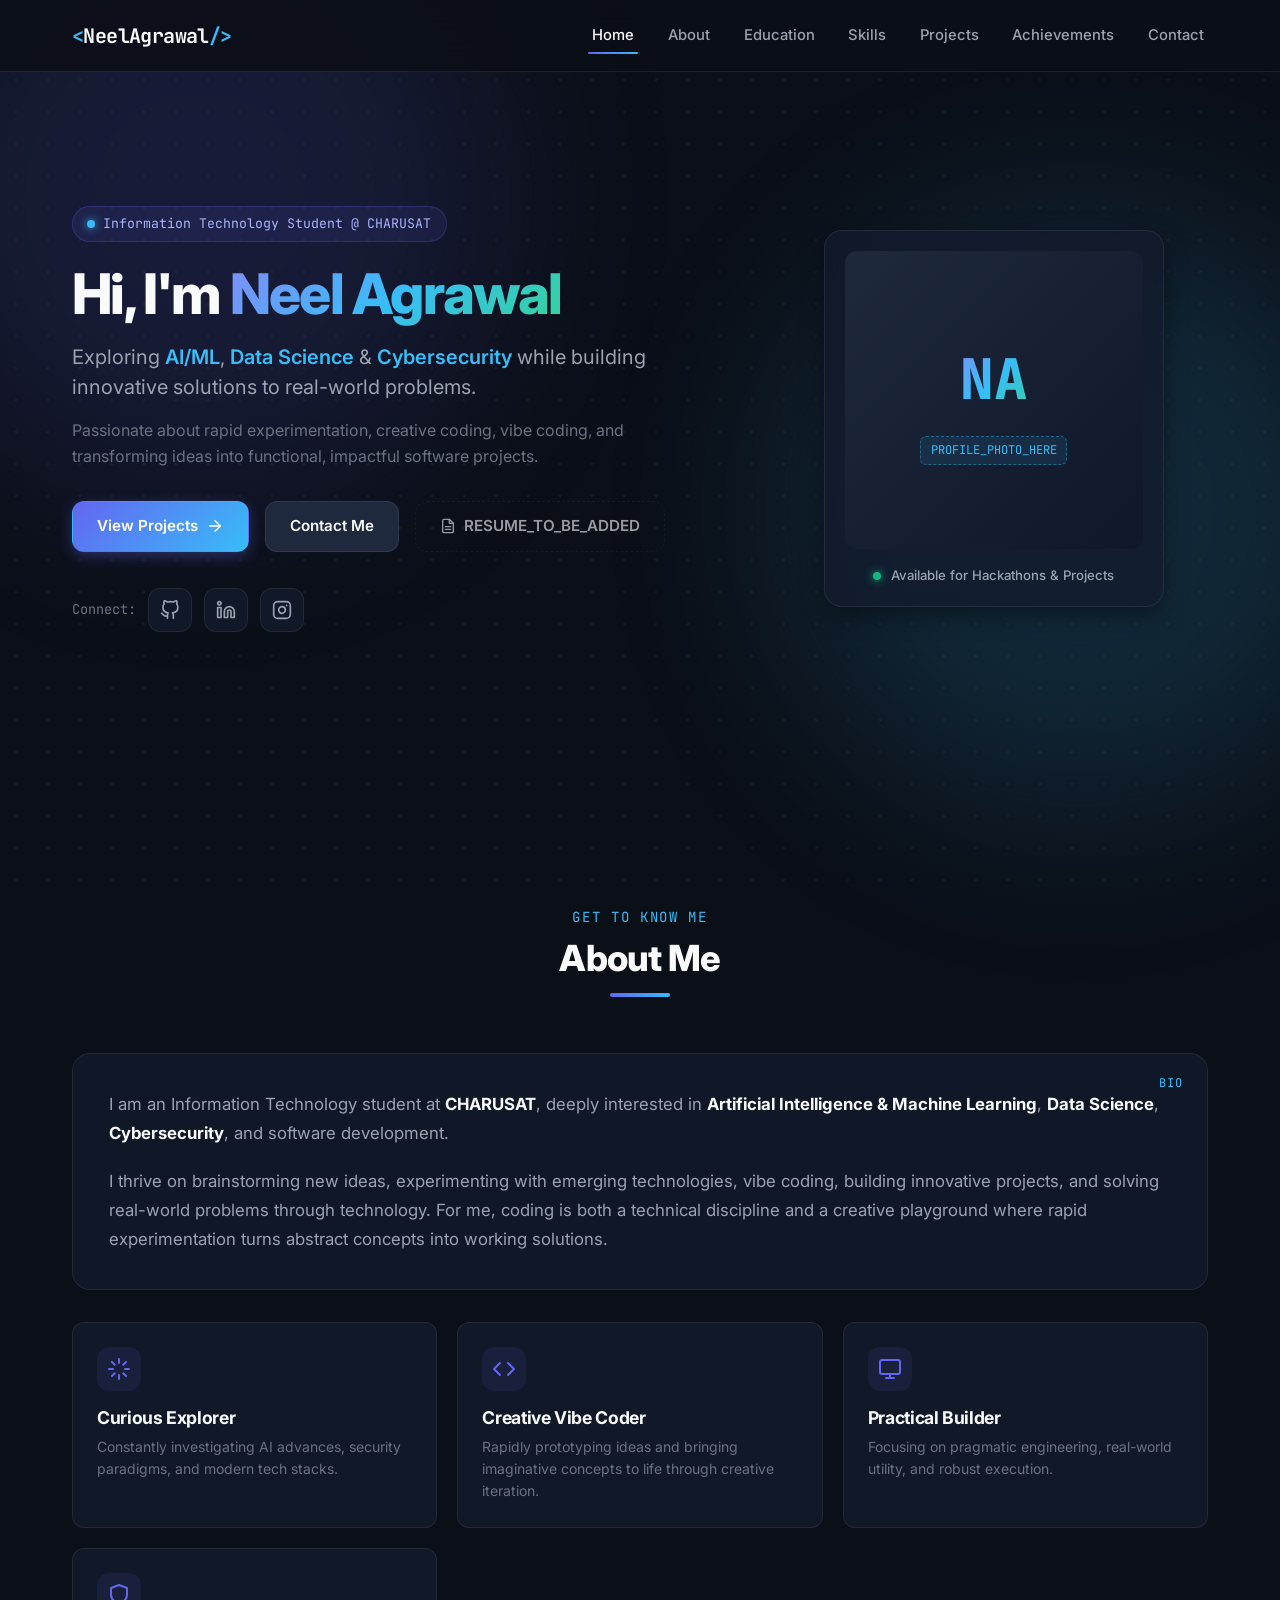
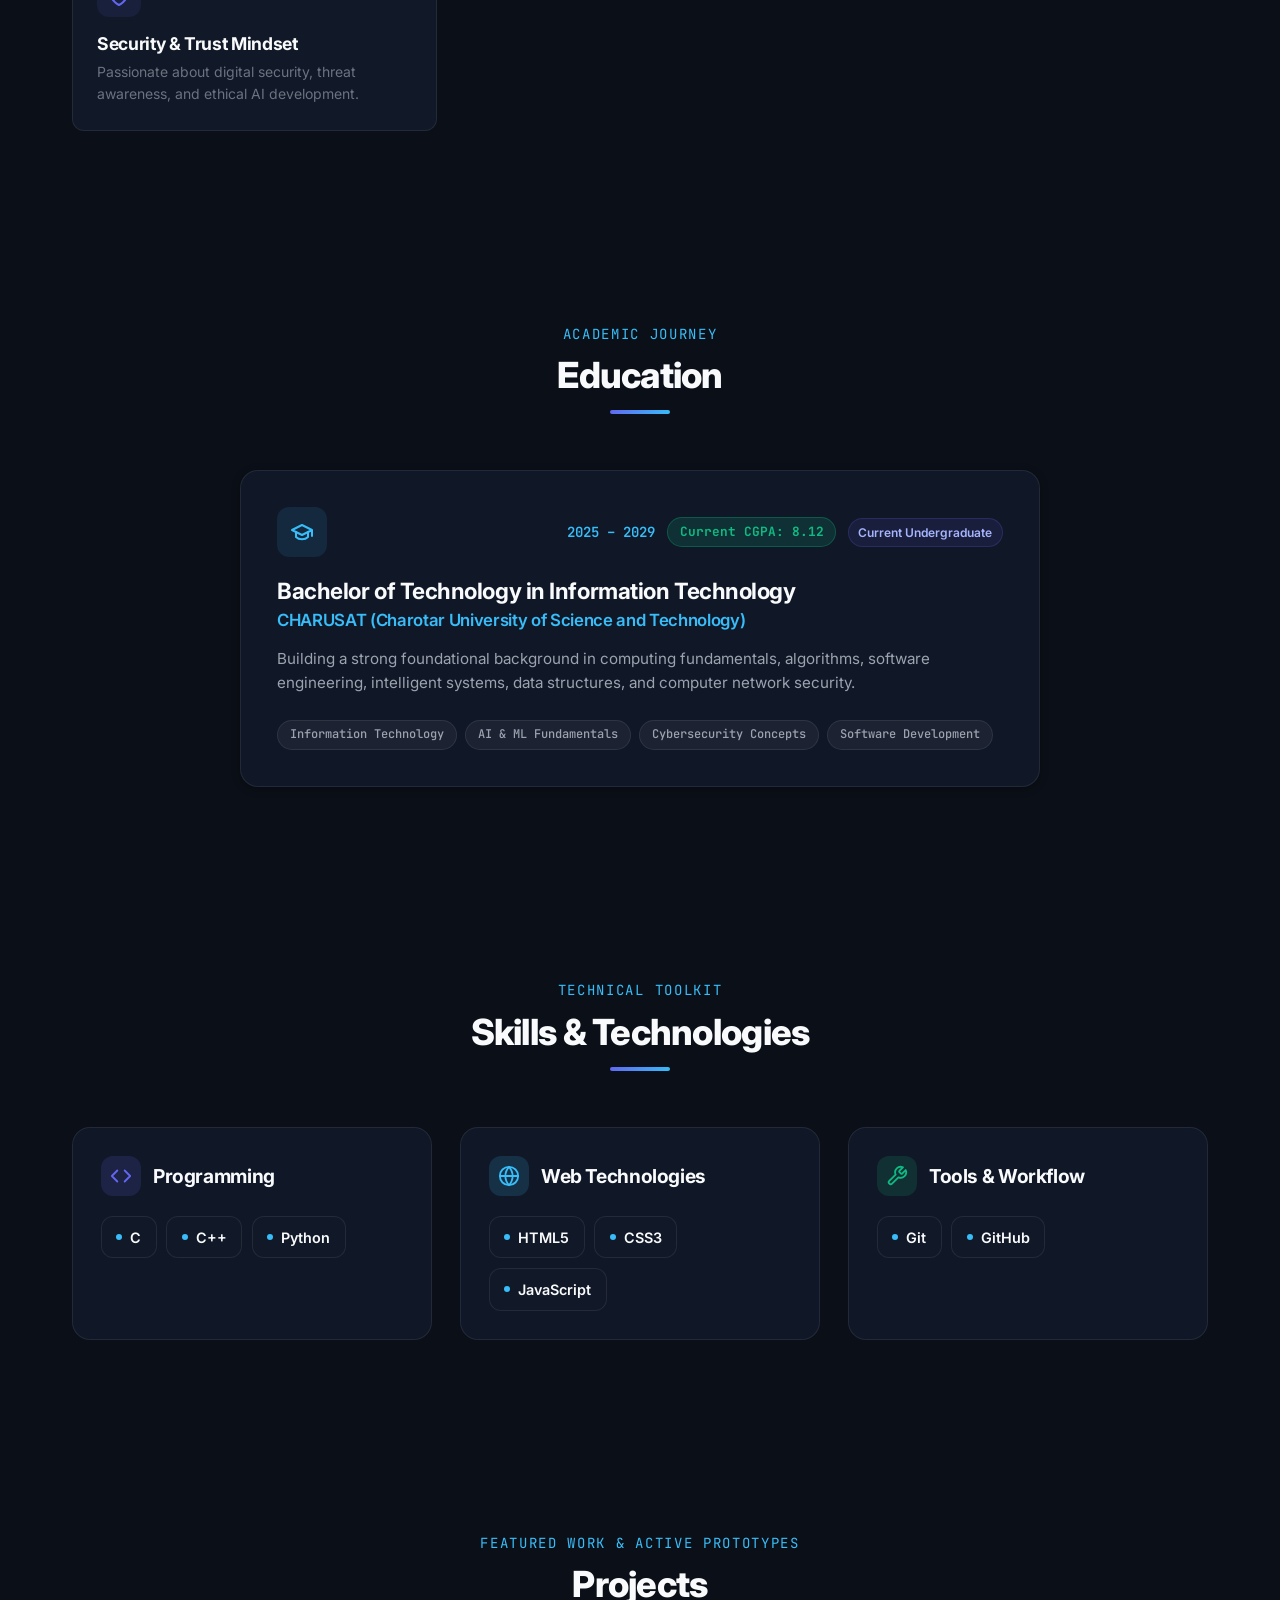
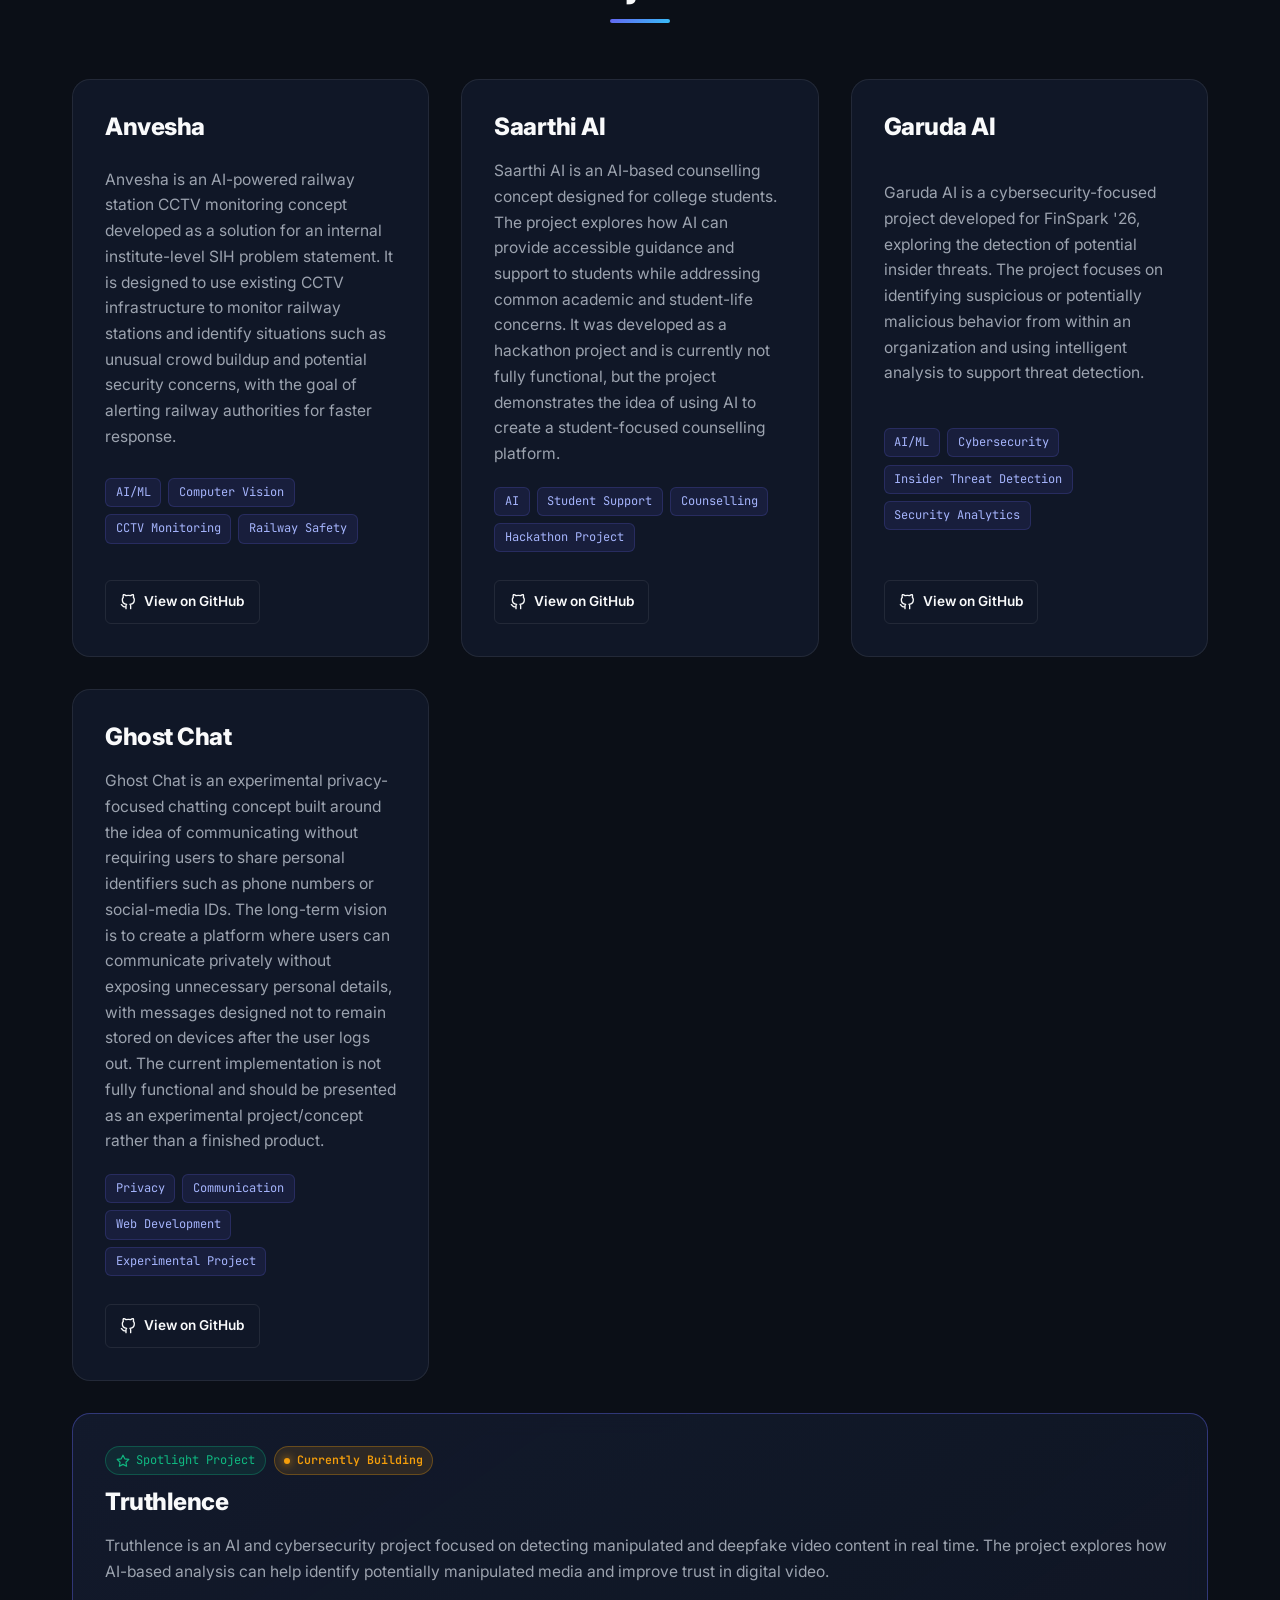
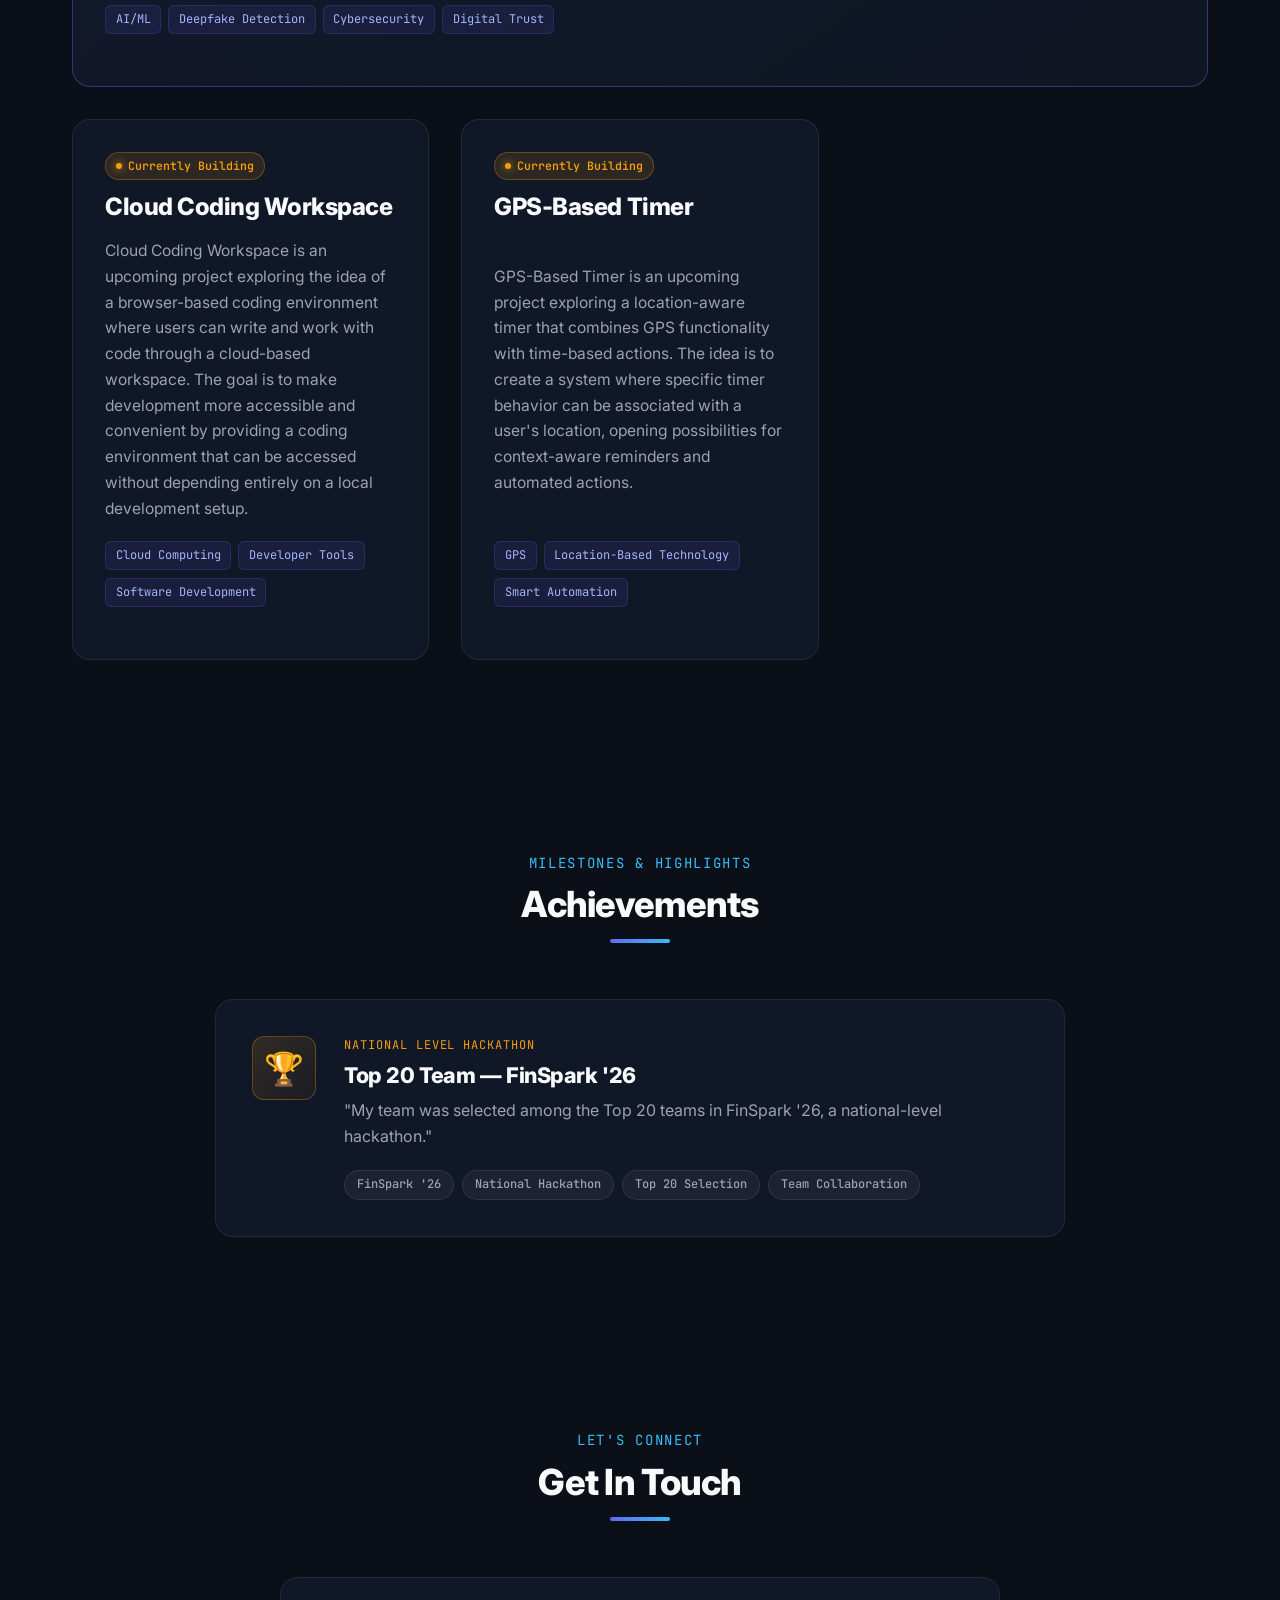
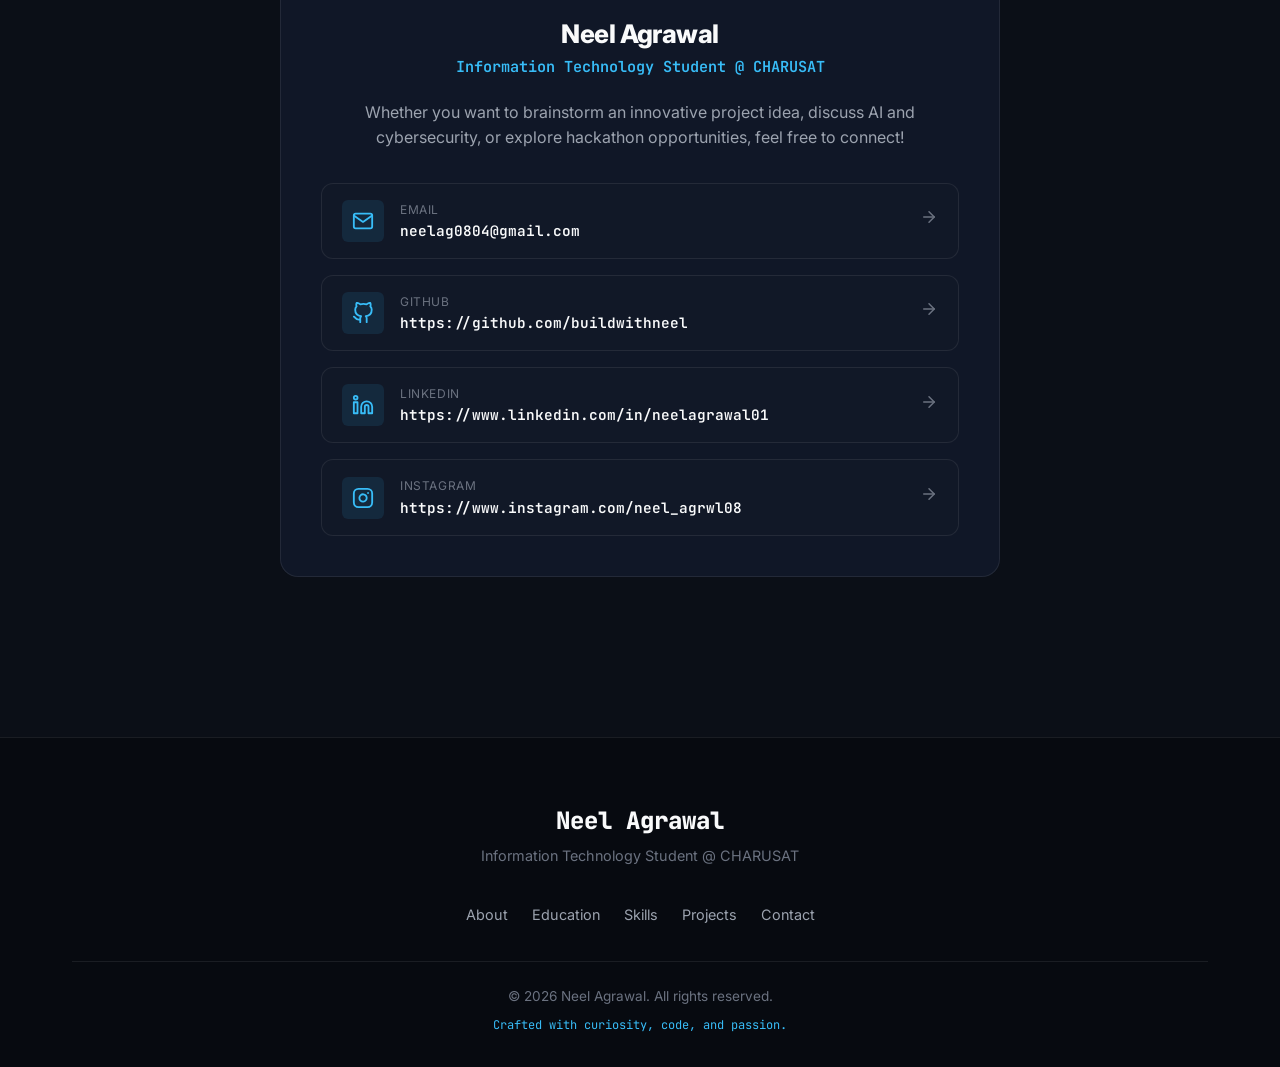
==== index.html @ 4f3194bf "Add files via upload" ====
<!DOCTYPE html>
<html lang="en">
<head>
  <meta charset="UTF-8">
  <meta name="viewport" content="width=device-width, initial-scale=1.0, maximum-scale=5.0">
  <title>Neel Agrawal | Information Technology Student & Developer</title>
  
  <!-- SEO & Open Graph Meta Tags -->
  <meta name="description" content="Personal portfolio of Neel Agrawal, Information Technology Student at CHARUSAT. Exploring AI/ML, Data Science, Cybersecurity, software development, and rapid creative prototyping.">
  <meta name="keywords" content="Neel Agrawal, CHARUSAT, Information Technology, AI, Machine Learning, Cybersecurity, Data Science, Portfolio, Vibe Coding, Developer">
  <meta name="author" content="Neel Agrawal">
  
  <meta property="og:title" content="Neel Agrawal | Information Technology Student & Developer">
  <meta property="og:description" content="Exploring AI, Data Science & Cybersecurity while building innovative solutions to real-world problems.">
  <meta property="og:type" content="website">
  <meta property="og:url" content="https://github.com/buildwithneel">
  
  <!-- Google Fonts: Inter & JetBrains Mono -->
  <link rel="preconnect" href="https://fonts.googleapis.com">
  <link rel="preconnect" href="https://fonts.gstatic.com" crossorigin>
  <link href="https://fonts.googleapis.com/css2?family=Inter:wght@300;400;500;600;700;800&family=JetBrains+Mono:wght@400;500;600&display=swap" rel="stylesheet">
  
  <!-- Stylesheet -->
  <link rel="stylesheet" href="style.css">
</head>
<body>

  <!-- Background Animated Decorative Elements -->
  <div class="bg-glow bg-glow-1" aria-hidden="true"></div>
  <div class="bg-glow bg-glow-2" aria-hidden="true"></div>
  <div class="bg-grid-pattern" aria-hidden="true"></div>

  <!-- Header / Navigation Bar -->
  <header class="navbar" id="navbar">
    <div class="container nav-container">
      <a href="#home" class="nav-brand" aria-label="Neel Agrawal Home">
        <span class="brand-code">&lt;</span>NeelAgrawal<span class="brand-code"> /&gt;</span>
      </a>

      <!-- Desktop Navigation -->
      <nav class="nav-menu" id="nav-menu" aria-label="Main Navigation">
        <ul class="nav-list">
          <li class="nav-item"><a href="#home" class="nav-link active">Home</a></li>
          <li class="nav-item"><a href="#about" class="nav-link">About</a></li>
          <li class="nav-item"><a href="#education" class="nav-link">Education</a></li>
          <li class="nav-item"><a href="#skills" class="nav-link">Skills</a></li>
          <li class="nav-item"><a href="#projects" class="nav-link">Projects</a></li>
          <li class="nav-item"><a href="#achievements" class="nav-link">Achievements</a></li>
          <li class="nav-item"><a href="#contact" class="nav-link">Contact</a></li>
        </ul>
      </nav>

      <!-- Mobile Navigation Hamburger Toggle -->
      <button class="nav-toggle" id="nav-toggle" aria-label="Toggle navigation menu" aria-expanded="false" aria-controls="nav-menu">
        <span class="hamburger-bar"></span>
        <span class="hamburger-bar"></span>
        <span class="hamburger-bar"></span>
      </button>
    </div>
  </header>

  <main id="main-content">
    <!-- Hero Section -->
    <section class="hero-section" id="home">
      <div class="container hero-container">
        <div class="hero-content">
          <div class="hero-badge">
            <span class="badge-dot"></span>
            <span>Information Technology Student @ CHARUSAT</span>
          </div>

          <h1 class="hero-title">
            Hi, I'm <span class="gradient-text">Neel Agrawal</span>
          </h1>

          <p class="hero-subtitle">
            Exploring <strong class="highlight-text">AI/ML</strong>, <strong class="highlight-text">Data Science</strong> &amp; <strong class="highlight-text">Cybersecurity</strong> while building innovative solutions to real-world problems.
          </p>

          <p class="hero-description">
            Passionate about rapid experimentation, creative coding, vibe coding, and transforming ideas into functional, impactful software projects.
          </p>

          <div class="hero-actions">
            <a href="#projects" class="btn btn-primary">
              <span>View Projects</span>
              <svg xmlns="http://www.w3.org/2000/svg" width="18" height="18" viewBox="0 0 24 24" fill="none" stroke="currentColor" stroke-width="2" stroke-linecap="round" stroke-linejoin="round" class="btn-icon"><line x1="5" y1="12" x2="19" y2="12"></line><polyline points="12 5 19 12 12 19"></polyline></svg>
            </a>
            <a href="#contact" class="btn btn-secondary">
              <span>Contact Me</span>
            </a>
            <a href="javascript:void(0)" class="btn btn-outline btn-disabled" title="Resume file to be added" aria-label="Resume (RESUME_TO_BE_ADDED)">
              <svg xmlns="http://www.w3.org/2000/svg" width="16" height="16" viewBox="0 0 24 24" fill="none" stroke="currentColor" stroke-width="2" stroke-linecap="round" stroke-linejoin="round"><path d="M14 2H6a2 2 0 0 0-2 2v16a2 2 0 0 0 2 2h12a2 2 0 0 0 2-2V8z"></path><polyline points="14 2 14 8 20 8"></polyline><line x1="16" y1="13" x2="8" y2="13"></line><line x1="16" y1="17" x2="8" y2="17"></line></svg>
              <span>RESUME_TO_BE_ADDED</span>
            </a>
          </div>

          <div class="hero-socials">
            <span class="socials-label">Connect:</span>
            <!-- GitHub Profile -->
            <a href="https://github.com/buildwithneel" target="_blank" rel="noopener noreferrer" class="social-icon-btn" aria-label="GitHub Profile (Opens in new tab)">
              <svg xmlns="http://www.w3.org/2000/svg" width="20" height="20" viewBox="0 0 24 24" fill="none" stroke="currentColor" stroke-width="2" stroke-linecap="round" stroke-linejoin="round"><path d="M9 19c-5 1.5-5-2.5-7-3m14 6v-3.87a3.37 3.37 0 0 0-.94-2.61c3.14-.35 6.44-1.54 6.44-7A5.44 5.44 0 0 0 20 4.77 5.07 5.07 0 0 0 19.91 1S18.73.65 16 2.48a13.38 13.38 0 0 0-7 0C6.27.65 5.09 1 5.09 1A5.07 5.07 0 0 0 5 4.77a5.44 5.44 0 0 0-1.5 3.78c0 5.42 3.3 6.61 6.44 7A3.37 3.37 0 0 0 9 18.13V22"></path></svg>
            </a>
            <!-- LinkedIn Profile -->
            <a href="https://www.linkedin.com/in/neelagrawal01" target="_blank" rel="noopener noreferrer" class="social-icon-btn" aria-label="LinkedIn Profile (Opens in new tab)">
              <svg xmlns="http://www.w3.org/2000/svg" width="20" height="20" viewBox="0 0 24 24" fill="none" stroke="currentColor" stroke-width="2" stroke-linecap="round" stroke-linejoin="round"><path d="M16 8a6 6 0 0 1 6 6v7h-4v-7a2 2 0 0 0-2-2 2 2 0 0 0-2 2v7h-4v-7a6 6 0 0 1 6-6z"></path><rect x="2" y="9" width="4" height="12"></rect><circle cx="4" cy="4" r="2"></circle></svg>
            </a>
            <!-- Instagram Profile -->
            <a href="https://www.instagram.com/neel_agrwl08" target="_blank" rel="noopener noreferrer" class="social-icon-btn" aria-label="Instagram Profile (Opens in new tab)">
              <svg xmlns="http://www.w3.org/2000/svg" width="20" height="20" viewBox="0 0 24 24" fill="none" stroke="currentColor" stroke-width="2" stroke-linecap="round" stroke-linejoin="round"><rect x="2" y="2" width="20" height="20" rx="5" ry="5"></rect><path d="M16 11.37A4 4 0 1 1 12.63 8 4 4 0 0 1 16 11.37z"></path><line x1="17.5" y1="6.5" x2="17.51" y2="6.5"></line></svg>
            </a>
          </div>
        </div>

        <div class="hero-media">
          <div class="profile-card">
            <div class="profile-image-container">
              <!-- PROFILE_PHOTO_HERE: Place your image file at assets/profile.jpg -->
              <img src="assets/profile.jpg" alt="Neel Agrawal - Information Technology Student" class="profile-image" id="profile-img" loading="lazy" onerror="this.style.display='none'; document.getElementById('profile-avatar-fallback').style.display='flex';">
              
              <!-- Automatic Visual Fallback Avatar Frame if profile.jpg is not yet provided -->
              <div class="profile-avatar-fallback" id="profile-avatar-fallback" aria-hidden="true">
                <div class="avatar-initials">NA</div>
                <span class="avatar-tag">PROFILE_PHOTO_HERE</span>
              </div>
            </div>
            
            <div class="profile-card-badge">
              <span class="badge-status-dot"></span>
              <span>Available for Hackathons &amp; Projects</span>
            </div>
          </div>
        </div>
      </div>
    </section>

    <!-- About Me Section -->
    <section class="section about-section" id="about">
      <div class="container">
        <div class="section-header">
          <span class="section-subtitle">Get to know me</span>
          <h2 class="section-title">About Me</h2>
          <div class="section-divider"></div>
        </div>

        <div class="about-grid">
          <div class="about-card main-about-card">
            <div class="card-corner-tag">Bio</div>
            <p class="about-text">
              I am an Information Technology student at <strong>CHARUSAT</strong>, deeply interested in <strong>Artificial Intelligence &amp; Machine Learning</strong>, <strong>Data Science</strong>, <strong>Cybersecurity</strong>, and software development.
            </p>
            <p class="about-text">
              I thrive on brainstorming new ideas, experimenting with emerging technologies, vibe coding, building innovative projects, and solving real-world problems through technology. For me, coding is both a technical discipline and a creative playground where rapid experimentation turns abstract concepts into working solutions.
            </p>
          </div>

          <div class="about-attributes-grid">
            <div class="attribute-card">
              <div class="attribute-icon">
                <svg xmlns="http://www.w3.org/2000/svg" width="24" height="24" viewBox="0 0 24 24" fill="none" stroke="currentColor" stroke-width="2" stroke-linecap="round" stroke-linejoin="round"><path d="M12 2v4M12 18v4M4.93 4.93l2.83 2.83M16.24 16.24l2.83 2.83M2 12h4M18 12h4M4.93 19.07l2.83-2.83M16.24 7.76l2.83-2.83"></path></svg>
              </div>
              <h3 class="attribute-title">Curious Explorer</h3>
              <p class="attribute-desc">Constantly investigating AI advances, security paradigms, and modern tech stacks.</p>
            </div>

            <div class="attribute-card">
              <div class="attribute-icon">
                <svg xmlns="http://www.w3.org/2000/svg" width="24" height="24" viewBox="0 0 24 24" fill="none" stroke="currentColor" stroke-width="2" stroke-linecap="round" stroke-linejoin="round"><polyline points="16 18 22 12 16 6"></polyline><polyline points="8 6 2 12 8 18"></polyline></svg>
              </div>
              <h3 class="attribute-title">Creative Vibe Coder</h3>
              <p class="attribute-desc">Rapidly prototyping ideas and bringing imaginative concepts to life through creative iteration.</p>
            </div>

            <div class="attribute-card">
              <div class="attribute-icon">
                <svg xmlns="http://www.w3.org/2000/svg" width="24" height="24" viewBox="0 0 24 24" fill="none" stroke="currentColor" stroke-width="2" stroke-linecap="round" stroke-linejoin="round"><rect x="2" y="3" width="20" height="14" rx="2" ry="2"></rect><line x1="8" y1="21" x2="16" y2="21"></line><line x1="12" y1="17" x2="12" y2="21"></line></svg>
              </div>
              <h3 class="attribute-title">Practical Builder</h3>
              <p class="attribute-desc">Focusing on pragmatic engineering, real-world utility, and robust execution.</p>
            </div>

            <div class="attribute-card">
              <div class="attribute-icon">
                <svg xmlns="http://www.w3.org/2000/svg" width="24" height="24" viewBox="0 0 24 24" fill="none" stroke="currentColor" stroke-width="2" stroke-linecap="round" stroke-linejoin="round"><path d="M12 22s8-4 8-10V5l-8-3-8 3v7c0 6 8 10 8 10z"></path></svg>
              </div>
              <h3 class="attribute-title">Security &amp; Trust Mindset</h3>
              <p class="attribute-desc">Passionate about digital security, threat awareness, and ethical AI development.</p>
            </div>
          </div>
        </div>
      </div>
    </section>

    <!-- Education Section -->
    <section class="section education-section" id="education">
      <div class="container">
        <div class="section-header">
          <span class="section-subtitle">Academic Journey</span>
          <h2 class="section-title">Education</h2>
          <div class="section-divider"></div>
        </div>

        <div class="education-timeline">
          <div class="education-card">
            <div class="edu-header">
              <div class="edu-icon">
                <svg xmlns="http://www.w3.org/2000/svg" width="24" height="24" viewBox="0 0 24 24" fill="none" stroke="currentColor" stroke-width="2" stroke-linecap="round" stroke-linejoin="round"><path d="M22 10v6M2 10l10-5 10 5-10 5z"></path><path d="M6 12v5c3 3 9 3 12 0v-5"></path></svg>
              </div>
              <div class="edu-meta">
                <span class="edu-duration">2025 – 2029</span>
                <span class="edu-cgpa-badge">Current CGPA: 8.12</span>
                <span class="edu-badge">Current Undergraduate</span>
              </div>
            </div>

            <h3 class="edu-degree">Bachelor of Technology in Information Technology</h3>
            <h4 class="edu-institution">CHARUSAT (Charotar University of Science and Technology)</h4>
            
            <p class="edu-description">
              Building a strong foundational background in computing fundamentals, algorithms, software engineering, intelligent systems, data structures, and computer network security.
            </p>

            <div class="edu-highlights">
              <span class="tag">Information Technology</span>
              <span class="tag">AI &amp; ML Fundamentals</span>
              <span class="tag">Cybersecurity Concepts</span>
              <span class="tag">Software Development</span>
            </div>
          </div>
        </div>
      </div>
    </section>

    <!-- Skills Section -->
    <section class="section skills-section" id="skills">
      <div class="container">
        <div class="section-header">
          <span class="section-subtitle">Technical Toolkit</span>
          <h2 class="section-title">Skills &amp; Technologies</h2>
          <div class="section-divider"></div>
        </div>

        <div class="skills-grid">
          <!-- Category 1: Programming -->
          <div class="skill-category-card">
            <div class="skill-category-header">
              <div class="skill-cat-icon icon-code">
                <svg xmlns="http://www.w3.org/2000/svg" width="22" height="22" viewBox="0 0 24 24" fill="none" stroke="currentColor" stroke-width="2" stroke-linecap="round" stroke-linejoin="round"><polyline points="16 18 22 12 16 6"></polyline><polyline points="8 6 2 12 8 18"></polyline></svg>
              </div>
              <h3 class="skill-category-title">Programming</h3>
            </div>
            <div class="skills-pill-list">
              <div class="skill-pill">
                <span class="pill-dot"></span>
                <span class="pill-name">C</span>
              </div>
              <div class="skill-pill">
                <span class="pill-dot"></span>
                <span class="pill-name">C++</span>
              </div>
              <div class="skill-pill">
                <span class="pill-dot"></span>
                <span class="pill-name">Python</span>
              </div>
            </div>
          </div>

          <!-- Category 2: Web Technologies -->
          <div class="skill-category-card">
            <div class="skill-category-header">
              <div class="skill-cat-icon icon-web">
                <svg xmlns="http://www.w3.org/2000/svg" width="22" height="22" viewBox="0 0 24 24" fill="none" stroke="currentColor" stroke-width="2" stroke-linecap="round" stroke-linejoin="round"><circle cx="12" cy="12" r="10"></circle><line x1="2" y1="12" x2="22" y2="12"></line><path d="M12 2a15.3 15.3 0 0 1 4 10 15.3 15.3 0 0 1-4 10 15.3 15.3 0 0 1-4-10 15.3 15.3 0 0 1 4-10z"></path></svg>
              </div>
              <h3 class="skill-category-title">Web Technologies</h3>
            </div>
            <div class="skills-pill-list">
              <div class="skill-pill">
                <span class="pill-dot"></span>
                <span class="pill-name">HTML5</span>
              </div>
              <div class="skill-pill">
                <span class="pill-dot"></span>
                <span class="pill-name">CSS3</span>
              </div>
              <div class="skill-pill">
                <span class="pill-dot"></span>
                <span class="pill-name">JavaScript</span>
              </div>
            </div>
          </div>

          <!-- Category 3: Tools & Platforms -->
          <div class="skill-category-card">
            <div class="skill-category-header">
              <div class="skill-cat-icon icon-tools">
                <svg xmlns="http://www.w3.org/2000/svg" width="22" height="22" viewBox="0 0 24 24" fill="none" stroke="currentColor" stroke-width="2" stroke-linecap="round" stroke-linejoin="round"><path d="M14.7 6.3a1 1 0 0 0 0 1.4l1.6 1.6a1 1 0 0 0 1.4 0l3.77-3.77a6 6 0 0 1-7.94 7.94l-6.91 6.91a2.12 2.12 0 0 1-3-3l6.91-6.91a6 6 0 0 1 7.94-7.94l-3.76 3.76z"></path></svg>
              </div>
              <h3 class="skill-category-title">Tools &amp; Workflow</h3>
            </div>
            <div class="skills-pill-list">
              <div class="skill-pill">
                <span class="pill-dot"></span>
                <span class="pill-name">Git</span>
              </div>
              <div class="skill-pill">
                <span class="pill-dot"></span>
                <span class="pill-name">GitHub</span>
              </div>
            </div>
          </div>
        </div>
      </div>
    </section>

    <!-- Projects Section -->
    <section class="section projects-section" id="projects">
      <div class="container">
        <div class="section-header">
          <span class="section-subtitle">Featured Work &amp; Active Prototypes</span>
          <h2 class="section-title">Projects</h2>
          <div class="section-divider"></div>
        </div>

        <div class="projects-grid">

          <!-- 1. ANVESHA (Existing Project) -->
          <article class="project-card">
            <div class="project-header">
              <h3 class="project-title">Anvesha</h3>
            </div>

            <p class="project-description">
              Anvesha is an AI-powered railway station CCTV monitoring concept developed as a solution for an internal institute-level SIH problem statement. It is designed to use existing CCTV infrastructure to monitor railway stations and identify situations such as unusual crowd buildup and potential security concerns, with the goal of alerting railway authorities for faster response.
            </p>

            <div class="project-tech-stack">
              <span class="tech-tag">AI/ML</span>
              <span class="tech-tag">Computer Vision</span>
              <span class="tech-tag">CCTV Monitoring</span>
              <span class="tech-tag">Railway Safety</span>
            </div>

            <div class="project-actions">
              <a href="https://github.com/buildwithneel/ANVESHA" target="_blank" rel="noopener noreferrer" class="btn btn-sm btn-outline" aria-label="View Anvesha on GitHub (Opens in new tab)">
                <svg xmlns="http://www.w3.org/2000/svg" width="16" height="16" viewBox="0 0 24 24" fill="none" stroke="currentColor" stroke-width="2" stroke-linecap="round" stroke-linejoin="round"><path d="M9 19c-5 1.5-5-2.5-7-3m14 6v-3.87a3.37 3.37 0 0 0-.94-2.61c3.14-.35 6.44-1.54 6.44-7A5.44 5.44 0 0 0 20 4.77 5.07 5.07 0 0 0 19.91 1S18.73.65 16 2.48a13.38 13.38 0 0 0-7 0C6.27.65 5.09 1 5.09 1A5.07 5.07 0 0 0 5 4.77a5.44 5.44 0 0 0-1.5 3.78c0 5.42 3.3 6.61 6.44 7A3.37 3.37 0 0 0 9 18.13V22"></path></svg>
                <span>View on GitHub</span>
              </a>
            </div>
          </article>

          <!-- 2. SAARTHI AI (Existing Project) -->
          <article class="project-card">
            <div class="project-header">
              <h3 class="project-title">Saarthi AI</h3>
            </div>

            <p class="project-description">
              Saarthi AI is an AI-based counselling concept designed for college students. The project explores how AI can provide accessible guidance and support to students while addressing common academic and student-life concerns. It was developed as a hackathon project and is currently not fully functional, but the project demonstrates the idea of using AI to create a student-focused counselling platform.
            </p>

            <div class="project-tech-stack">
              <span class="tech-tag">AI</span>
              <span class="tech-tag">Student Support</span>
              <span class="tech-tag">Counselling</span>
              <span class="tech-tag">Hackathon Project</span>
            </div>

            <div class="project-actions">
              <a href="https://github.com/buildwithneel/saarthiai" target="_blank" rel="noopener noreferrer" class="btn btn-sm btn-outline" aria-label="View Saarthi AI on GitHub (Opens in new tab)">
                <svg xmlns="http://www.w3.org/2000/svg" width="16" height="16" viewBox="0 0 24 24" fill="none" stroke="currentColor" stroke-width="2" stroke-linecap="round" stroke-linejoin="round"><path d="M9 19c-5 1.5-5-2.5-7-3m14 6v-3.87a3.37 3.37 0 0 0-.94-2.61c3.14-.35 6.44-1.54 6.44-7A5.44 5.44 0 0 0 20 4.77 5.07 5.07 0 0 0 19.91 1S18.73.65 16 2.48a13.38 13.38 0 0 0-7 0C6.27.65 5.09 1 5.09 1A5.07 5.07 0 0 0 5 4.77a5.44 5.44 0 0 0-1.5 3.78c0 5.42 3.3 6.61 6.44 7A3.37 3.37 0 0 0 9 18.13V22"></path></svg>
                <span>View on GitHub</span>
              </a>
            </div>
          </article>

          <!-- 3. GARUDA AI (Existing Project) -->
          <article class="project-card">
            <div class="project-header">
              <h3 class="project-title">Garuda AI</h3>
            </div>

            <p class="project-description">
              Garuda AI is a cybersecurity-focused project developed for FinSpark '26, exploring the detection of potential insider threats. The project focuses on identifying suspicious or potentially malicious behavior from within an organization and using intelligent analysis to support threat detection.
            </p>

            <div class="project-tech-stack">
              <span class="tech-tag">AI/ML</span>
              <span class="tech-tag">Cybersecurity</span>
              <span class="tech-tag">Insider Threat Detection</span>
              <span class="tech-tag">Security Analytics</span>
            </div>

            <div class="project-actions">
              <a href="https://github.com/buildwithneel/Insider-threat-detection" target="_blank" rel="noopener noreferrer" class="btn btn-sm btn-outline" aria-label="View Garuda AI on GitHub (Opens in new tab)">
                <svg xmlns="http://www.w3.org/2000/svg" width="16" height="16" viewBox="0 0 24 24" fill="none" stroke="currentColor" stroke-width="2" stroke-linecap="round" stroke-linejoin="round"><path d="M9 19c-5 1.5-5-2.5-7-3m14 6v-3.87a3.37 3.37 0 0 0-.94-2.61c3.14-.35 6.44-1.54 6.44-7A5.44 5.44 0 0 0 20 4.77 5.07 5.07 0 0 0 19.91 1S18.73.65 16 2.48a13.38 13.38 0 0 0-7 0C6.27.65 5.09 1 5.09 1A5.07 5.07 0 0 0 5 4.77a5.44 5.44 0 0 0-1.5 3.78c0 5.42 3.3 6.61 6.44 7A3.37 3.37 0 0 0 9 18.13V22"></path></svg>
                <span>View on GitHub</span>
              </a>
            </div>
          </article>

          <!-- 4. GHOST CHAT (Existing Project) -->
          <article class="project-card">
            <div class="project-header">
              <h3 class="project-title">Ghost Chat</h3>
            </div>

            <p class="project-description">
              Ghost Chat is an experimental privacy-focused chatting concept built around the idea of communicating without requiring users to share personal identifiers such as phone numbers or social-media IDs. The long-term vision is to create a platform where users can communicate privately without exposing unnecessary personal details, with messages designed not to remain stored on devices after the user logs out. The current implementation is not fully functional and should be presented as an experimental project/concept rather than a finished product.
            </p>

            <div class="project-tech-stack">
              <span class="tech-tag">Privacy</span>
              <span class="tech-tag">Communication</span>
              <span class="tech-tag">Web Development</span>
              <span class="tech-tag">Experimental Project</span>
            </div>

            <div class="project-actions">
              <a href="https://github.com/buildwithneel/Ghostchat" target="_blank" rel="noopener noreferrer" class="btn btn-sm btn-outline" aria-label="View Ghost Chat on GitHub (Opens in new tab)">
                <svg xmlns="http://www.w3.org/2000/svg" width="16" height="16" viewBox="0 0 24 24" fill="none" stroke="currentColor" stroke-width="2" stroke-linecap="round" stroke-linejoin="round"><path d="M9 19c-5 1.5-5-2.5-7-3m14 6v-3.87a3.37 3.37 0 0 0-.94-2.61c3.14-.35 6.44-1.54 6.44-7A5.44 5.44 0 0 0 20 4.77 5.07 5.07 0 0 0 19.91 1S18.73.65 16 2.48a13.38 13.38 0 0 0-7 0C6.27.65 5.09 1 5.09 1A5.07 5.07 0 0 0 5 4.77a5.44 5.44 0 0 0-1.5 3.78c0 5.42 3.3 6.61 6.44 7A3.37 3.37 0 0 0 9 18.13V22"></path></svg>
                <span>View on GitHub</span>
              </a>
            </div>
          </article>

          <!-- 5. TRUTHLENCE (Currently Building Spotlight) -->
          <article class="project-card featured-project">
            <div class="project-header">
              <div class="project-tags-row">
                <div class="project-spotlight-tag">
                  <svg xmlns="http://www.w3.org/2000/svg" width="14" height="14" viewBox="0 0 24 24" fill="none" stroke="currentColor" stroke-width="2" stroke-linecap="round" stroke-linejoin="round"><polygon points="12 2 15.09 8.26 22 9.27 17 14.14 18.18 21.02 12 17.77 5.82 21.02 7 14.14 2 9.27 8.91 8.26 12 2"></polygon></svg>
                  <span>Spotlight Project</span>
                </div>
                <div class="building-badge">
                  <span class="building-dot"></span>
                  <span>Currently Building</span>
                </div>
              </div>
              <h3 class="project-title">Truthlence</h3>
            </div>

            <p class="project-description">
              Truthlence is an AI and cybersecurity project focused on detecting manipulated and deepfake video content in real time. The project explores how AI-based analysis can help identify potentially manipulated media and improve trust in digital video.
            </p>

            <div class="project-tech-stack">
              <span class="tech-tag">AI/ML</span>
              <span class="tech-tag">Deepfake Detection</span>
              <span class="tech-tag">Cybersecurity</span>
              <span class="tech-tag">Digital Trust</span>
            </div>
          </article>

          <!-- 6. CLOUD CODING WORKSPACE (Currently Building) -->
          <article class="project-card">
            <div class="project-header">
              <div class="project-tags-row">
                <div class="building-badge">
                  <span class="building-dot"></span>
                  <span>Currently Building</span>
                </div>
              </div>
              <h3 class="project-title">Cloud Coding Workspace</h3>
            </div>

            <p class="project-description">
              Cloud Coding Workspace is an upcoming project exploring the idea of a browser-based coding environment where users can write and work with code through a cloud-based workspace. The goal is to make development more accessible and convenient by providing a coding environment that can be accessed without depending entirely on a local development setup.
            </p>

            <div class="project-tech-stack">
              <span class="tech-tag">Cloud Computing</span>
              <span class="tech-tag">Developer Tools</span>
              <span class="tech-tag">Software Development</span>
            </div>
          </article>

          <!-- 7. GPS-BASED TIMER (Currently Building) -->
          <article class="project-card">
            <div class="project-header">
              <div class="project-tags-row">
                <div class="building-badge">
                  <span class="building-dot"></span>
                  <span>Currently Building</span>
                </div>
              </div>
              <h3 class="project-title">GPS-Based Timer</h3>
            </div>

            <p class="project-description">
              GPS-Based Timer is an upcoming project exploring a location-aware timer that combines GPS functionality with time-based actions. The idea is to create a system where specific timer behavior can be associated with a user's location, opening possibilities for context-aware reminders and automated actions.
            </p>

            <div class="project-tech-stack">
              <span class="tech-tag">GPS</span>
              <span class="tech-tag">Location-Based Technology</span>
              <span class="tech-tag">Smart Automation</span>
            </div>
          </article>

        </div>
      </div>
    </section>

    <!-- Achievements Section -->
    <section class="section achievements-section" id="achievements">
      <div class="container">
        <div class="section-header">
          <span class="section-subtitle">Milestones &amp; Highlights</span>
          <h2 class="section-title">Achievements</h2>
          <div class="section-divider"></div>
        </div>

        <div class="achievements-container">
          <div class="achievement-card">
            <div class="achievement-icon-wrapper">
              <span class="trophy-emoji" role="img" aria-label="Trophy">🏆</span>
            </div>

            <div class="achievement-content">
              <div class="achievement-badge-meta">National Level Hackathon</div>
              <h3 class="achievement-title">Top 20 Team — FinSpark '26</h3>
              <p class="achievement-description">
                "My team was selected among the Top 20 teams in FinSpark '26, a national-level hackathon."
              </p>
              <div class="achievement-tags">
                <span class="tag">FinSpark '26</span>
                <span class="tag">National Hackathon</span>
                <span class="tag">Top 20 Selection</span>
                <span class="tag">Team Collaboration</span>
              </div>
            </div>
          </div>
        </div>
      </div>
    </section>

    <!-- Contact Section -->
    <section class="section contact-section" id="contact">
      <div class="container">
        <div class="section-header">
          <span class="section-subtitle">Let's Connect</span>
          <h2 class="section-title">Get In Touch</h2>
          <div class="section-divider"></div>
        </div>

        <div class="contact-single-col">
          <div class="contact-info-card">
            <h3 class="contact-subheading">Neel Agrawal</h3>
            <p class="contact-institution-line">Information Technology Student @ CHARUSAT</p>
            
            <p class="contact-text">
              Whether you want to brainstorm an innovative project idea, discuss AI and cybersecurity, or explore hackathon opportunities, feel free to connect!
            </p>

            <div class="contact-cards-list">
              <!-- Email Contact Card -->
              <a href="mailto:neelag0804@gmail.com" class="contact-card" aria-label="Send Email to Neel Agrawal (neelag0804@gmail.com)">
                <div class="contact-card-icon">
                  <svg xmlns="http://www.w3.org/2000/svg" width="22" height="22" viewBox="0 0 24 24" fill="none" stroke="currentColor" stroke-width="2" stroke-linecap="round" stroke-linejoin="round"><path d="M4 4h16c1.1 0 2 .9 2 2v12c0 1.1-.9 2-2 2H4c-1.1 0-2-.9-2-2V6c0-1.1.9-2 2-2z"></path><polyline points="22,6 12,13 2,6"></polyline></svg>
                </div>
                <div class="contact-card-details">
                  <span class="contact-card-label">Email</span>
                  <span class="contact-card-value">neelag0804@gmail.com</span>
                </div>
                <div class="contact-card-arrow">
                  <svg xmlns="http://www.w3.org/2000/svg" width="18" height="18" viewBox="0 0 24 24" fill="none" stroke="currentColor" stroke-width="2" stroke-linecap="round" stroke-linejoin="round"><line x1="5" y1="12" x2="19" y2="12"></line><polyline points="12 5 19 12 12 19"></polyline></svg>
                </div>
              </a>

              <!-- GitHub Contact Card -->
              <a href="https://github.com/buildwithneel" target="_blank" rel="noopener noreferrer" class="contact-card" aria-label="Neel Agrawal GitHub Profile (https://github.com/buildwithneel)">
                <div class="contact-card-icon">
                  <svg xmlns="http://www.w3.org/2000/svg" width="22" height="22" viewBox="0 0 24 24" fill="none" stroke="currentColor" stroke-width="2" stroke-linecap="round" stroke-linejoin="round"><path d="M9 19c-5 1.5-5-2.5-7-3m14 6v-3.87a3.37 3.37 0 0 0-.94-2.61c3.14-.35 6.44-1.54 6.44-7A5.44 5.44 0 0 0 20 4.77 5.07 5.07 0 0 0 19.91 1S18.73.65 16 2.48a13.38 13.38 0 0 0-7 0C6.27.65 5.09 1 5.09 1A5.07 5.07 0 0 0 5 4.77a5.44 5.44 0 0 0-1.5 3.78c0 5.42 3.3 6.61 6.44 7A3.37 3.37 0 0 0 9 18.13V22"></path></svg>
                </div>
                <div class="contact-card-details">
                  <span class="contact-card-label">GitHub</span>
                  <span class="contact-card-value">https://github.com/buildwithneel</span>
                </div>
                <div class="contact-card-arrow">
                  <svg xmlns="http://www.w3.org/2000/svg" width="18" height="18" viewBox="0 0 24 24" fill="none" stroke="currentColor" stroke-width="2" stroke-linecap="round" stroke-linejoin="round"><line x1="5" y1="12" x2="19" y2="12"></line><polyline points="12 5 19 12 12 19"></polyline></svg>
                </div>
              </a>

              <!-- LinkedIn Contact Card -->
              <a href="https://www.linkedin.com/in/neelagrawal01" target="_blank" rel="noopener noreferrer" class="contact-card" aria-label="Neel Agrawal LinkedIn Profile (https://www.linkedin.com/in/neelagrawal01)">
                <div class="contact-card-icon">
                  <svg xmlns="http://www.w3.org/2000/svg" width="22" height="22" viewBox="0 0 24 24" fill="none" stroke="currentColor" stroke-width="2" stroke-linecap="round" stroke-linejoin="round"><path d="M16 8a6 6 0 0 1 6 6v7h-4v-7a2 2 0 0 0-2-2 2 2 0 0 0-2 2v7h-4v-7a6 6 0 0 1 6-6z"></path><rect x="2" y="9" width="4" height="12"></rect><circle cx="4" cy="4" r="2"></circle></svg>
                </div>
                <div class="contact-card-details">
                  <span class="contact-card-label">LinkedIn</span>
                  <span class="contact-card-value">https://www.linkedin.com/in/neelagrawal01</span>
                </div>
                <div class="contact-card-arrow">
                  <svg xmlns="http://www.w3.org/2000/svg" width="18" height="18" viewBox="0 0 24 24" fill="none" stroke="currentColor" stroke-width="2" stroke-linecap="round" stroke-linejoin="round"><line x1="5" y1="12" x2="19" y2="12"></line><polyline points="12 5 19 12 12 19"></polyline></svg>
                </div>
              </a>

              <!-- Instagram Contact Card -->
              <a href="https://www.instagram.com/neel_agrwl08" target="_blank" rel="noopener noreferrer" class="contact-card" aria-label="Neel Agrawal Instagram Profile (https://www.instagram.com/neel_agrwl08)">
                <div class="contact-card-icon">
                  <svg xmlns="http://www.w3.org/2000/svg" width="22" height="22" viewBox="0 0 24 24" fill="none" stroke="currentColor" stroke-width="2" stroke-linecap="round" stroke-linejoin="round"><rect x="2" y="2" width="20" height="20" rx="5" ry="5"></rect><path d="M16 11.37A4 4 0 1 1 12.63 8 4 4 0 0 1 16 11.37z"></path><line x1="17.5" y1="6.5" x2="17.51" y2="6.5"></line></svg>
                </div>
                <div class="contact-card-details">
                  <span class="contact-card-label">Instagram</span>
                  <span class="contact-card-value">https://www.instagram.com/neel_agrwl08</span>
                </div>
                <div class="contact-card-arrow">
                  <svg xmlns="http://www.w3.org/2000/svg" width="18" height="18" viewBox="0 0 24 24" fill="none" stroke="currentColor" stroke-width="2" stroke-linecap="round" stroke-linejoin="round"><line x1="5" y1="12" x2="19" y2="12"></line><polyline points="12 5 19 12 12 19"></polyline></svg>
                </div>
              </a>
            </div>
          </div>
        </div>
      </div>
    </section>
  </main>

  <!-- Footer -->
  <footer class="footer">
    <div class="container footer-container">
      <div class="footer-brand">
        <a href="#home" class="footer-logo">Neel Agrawal</a>
        <p class="footer-role">Information Technology Student @ CHARUSAT</p>
      </div>

      <div class="footer-links">
        <a href="#about">About</a>
        <a href="#education">Education</a>
        <a href="#skills">Skills</a>
        <a href="#projects">Projects</a>
        <a href="#contact">Contact</a>
      </div>

      <div class="footer-bottom">
        <p class="copyright">&copy; <span id="current-year">2026</span> Neel Agrawal. All rights reserved.</p>
        <p class="footer-tagline">Crafted with curiosity, code, and passion.</p>
      </div>
    </div>
  </footer>

  <!-- Script -->
  <script src="script.js"></script>
</body>
</html>
---- style.css ----
/* ==========================================================================
   NEEL AGRAWAL PERSONAL PORTFOLIO — DESIGN SYSTEM & STYLESHEET
   UI/UX Pro Max Architecture — Fluid Responsive & Mobile Pro Version
   ========================================================================== */

/* --------------------------------------------------------------------------
   1. DESIGN TOKENS & CSS VARIABLES
   -------------------------------------------------------------------------- */
:root {
  /* iOS Safe Area Insets */
  --sat: env(safe-area-inset-top, 0px);
  --sab: env(safe-area-inset-bottom, 0px);
  --sal: env(safe-area-inset-left, 0px);
  --sar: env(safe-area-inset-right, 0px);

  /* Color Palette - Dark Developer Modern Aesthetic */
  --bg-base: #0b0f17;
  --bg-surface-1: #111827;
  --bg-surface-2: #1f293d;
  --bg-glass: rgba(19, 27, 46, 0.75);
  --bg-glass-hover: rgba(28, 38, 64, 0.85);

  --border-subtle: rgba(255, 255, 255, 0.08);
  --border-focus: rgba(99, 102, 241, 0.6);
  --border-accent: rgba(56, 189, 248, 0.3);

  /* Accents */
  --accent-primary: #6366f1;     /* Indigo Glow */
  --accent-primary-hover: #4f46e5;
  --accent-cyan: #38bdf8;        /* Cyan Spark */
  --accent-emerald: #10b981;     /* Cybersecurity / Trust Emerald */
  --accent-amber: #f59e0b;       /* Currently Building Amber */
  --accent-gradient: linear-gradient(135deg, #6366f1 0%, #38bdf8 100%);
  --accent-gradient-text: linear-gradient(135deg, #818cf8 0%, #38bdf8 50%, #34d399 100%);

  /* Text & Foreground */
  --text-primary: #f9fafb;
  --text-secondary: #9ca3af;
  --text-muted: #6b7280;
  --text-inverse: #0b0f17;

  /* Fonts */
  --font-sans: 'Inter', -apple-system, BlinkMacSystemFont, 'Segoe UI', Roboto, sans-serif;
  --font-mono: 'JetBrains Mono', monospace;

  /* Layout & Spacing */
  --container-max-width: 1200px;
  --radius-sm: 6px;
  --radius-md: 12px;
  --radius-lg: 18px;
  --radius-full: 9999px;

  /* Touch Targets */
  --min-touch-target: 44px;

  /* Shadows & Effects */
  --shadow-sm: 0 2px 8px rgba(0, 0, 0, 0.3);
  --shadow-md: 0 8px 24px rgba(0, 0, 0, 0.4);
  --shadow-glow: 0 0 30px rgba(99, 102, 241, 0.25);
  --shadow-glow-cyan: 0 0 30px rgba(56, 189, 248, 0.2);

  /* Transitions */
  --transition-fast: 0.2s cubic-bezier(0.4, 0, 0.2, 1);
  --transition-normal: 0.3s cubic-bezier(0.4, 0, 0.2, 1);
  --transition-smooth: 0.5s cubic-bezier(0.16, 1, 0.3, 1);

  /* Navbar height with safe area adaptation */
  --nav-height: clamp(64px, 8vh, 76px);
}

/* --------------------------------------------------------------------------
   2. GLOBAL RESET & BASE STYLES
   -------------------------------------------------------------------------- */
*, *::before, *::after {
  box-sizing: border-box;
  margin: 0;
  padding: 0;
}

html {
  scroll-behavior: smooth;
  font-size: 16px;
  color-scheme: dark;
  width: 100%;
  max-width: 100vw;
  overflow-x: hidden;
  overflow-x: clip;
}

body {
  font-family: var(--font-sans);
  background-color: var(--bg-base);
  color: var(--text-primary);
  line-height: 1.6;
  width: 100%;
  max-width: 100vw;
  overflow-x: hidden;
  overflow-x: clip;
  min-height: 100vh;
  min-height: 100dvh;
  -webkit-font-smoothing: antialiased;
  -moz-osx-font-smoothing: grayscale;
  padding-left: var(--sal);
  padding-right: var(--sar);
}

/* Background Decorative Overlay */
.bg-glow {
  position: fixed;
  width: clamp(300px, 50vw, 600px);
  height: clamp(300px, 50vw, 600px);
  border-radius: 50%;
  pointer-events: none;
  z-index: -2;
  filter: blur(100px);
  opacity: 0.15;
}

.bg-glow-1 {
  top: -100px;
  left: -100px;
  background: var(--accent-primary);
}

.bg-glow-2 {
  bottom: 10%;
  right: -100px;
  background: var(--accent-cyan);
}

.bg-grid-pattern {
  position: fixed;
  inset: 0;
  background-image: radial-gradient(rgba(255, 255, 255, 0.05) 1px, transparent 1px);
  background-size: 32px 32px;
  pointer-events: none;
  z-index: -1;
}

/* Fluid Typography Helpers */
h1, h2, h3, h4, h5, h6 {
  color: var(--text-primary);
  line-height: 1.25;
  font-weight: 700;
  letter-spacing: -0.02em;
  overflow-wrap: break-word;
  word-break: break-word;
}

p, span, li, a {
  overflow-wrap: break-word;
  word-break: break-word;
}

a {
  color: inherit;
  text-decoration: none;
  transition: color var(--transition-fast), transform var(--transition-fast);
}

img {
  max-width: 100%;
  height: auto;
  display: block;
}

ul {
  list-style: none;
}

/* Accessibility Focus States */
:focus-visible {
  outline: 2px solid var(--accent-cyan);
  outline-offset: 3px;
}

/* Utility Containers */
.container {
  width: 100%;
  max-width: var(--container-max-width);
  margin-left: auto;
  margin-right: auto;
  padding-left: clamp(1rem, 4vw, 2rem);
  padding-right: clamp(1rem, 4vw, 2rem);
}

.gradient-text {
  background: var(--accent-gradient-text);
  -webkit-background-clip: text;
  -webkit-text-fill-color: transparent;
  background-clip: text;
}

.highlight-text {
  color: var(--accent-cyan);
  font-weight: 600;
}

.section {
  padding: clamp(3.5rem, 8vw, 6rem) 0;
  position: relative;
}

.section-header {
  text-align: center;
  margin-bottom: clamp(2rem, 5vw, 3.5rem);
}

.section-subtitle {
  font-family: var(--font-mono);
  font-size: clamp(0.75rem, 1.5vw, 0.875rem);
  color: var(--accent-cyan);
  text-transform: uppercase;
  letter-spacing: 0.12em;
  margin-bottom: 0.5rem;
  display: block;
}

.section-title {
  font-size: clamp(1.6rem, 4vw, 2.25rem);
  font-weight: 800;
  color: var(--text-primary);
}

.section-divider {
  width: clamp(40px, 10vw, 60px);
  height: 4px;
  background: var(--accent-gradient);
  margin: 0.75rem auto 0;
  border-radius: var(--radius-full);
}

/* Button Component System with Touch Target Standard (>=44px) */
.btn {
  display: inline-flex;
  align-items: center;
  justify-content: center;
  gap: 0.5rem;
  min-height: var(--min-touch-target);
  padding: 0.75rem 1.5rem;
  font-family: var(--font-sans);
  font-size: clamp(0.875rem, 2vw, 0.95rem);
  font-weight: 600;
  border-radius: var(--radius-md);
  border: 1px solid transparent;
  cursor: pointer;
  transition: all var(--transition-fast);
  white-space: nowrap;
  touch-action: manipulation;
  -webkit-tap-highlight-color: transparent;
}

.btn:active {
  transform: scale(0.98);
}

.btn-primary {
  background: var(--accent-gradient);
  color: #ffffff;
  box-shadow: 0 4px 14px rgba(99, 102, 241, 0.35);
}

.btn-primary:hover {
  transform: translateY(-2px);
  box-shadow: 0 6px 20px rgba(99, 102, 241, 0.5);
  opacity: 0.95;
}

.btn-secondary {
  background: var(--bg-surface-2);
  color: var(--text-primary);
  border-color: var(--border-subtle);
}

.btn-secondary:hover {
  background: rgba(255, 255, 255, 0.08);
  border-color: var(--accent-cyan);
  transform: translateY(-2px);
}

.btn-outline {
  background: transparent;
  color: var(--text-primary);
  border-color: var(--border-subtle);
}

.btn-outline:hover {
  background: rgba(255, 255, 255, 0.05);
  border-color: var(--accent-primary);
  color: #ffffff;
}

.btn-disabled {
  opacity: 0.6;
  cursor: not-allowed;
  border-style: dashed;
}

.btn-sm {
  min-height: clamp(38px, 5vh, 44px);
  padding: 0.45rem 0.9rem;
  font-size: 0.85rem;
  border-radius: var(--radius-sm);
}

.btn-block {
  width: 100%;
}

.tag {
  display: inline-flex;
  align-items: center;
  padding: 0.3rem 0.75rem;
  font-family: var(--font-mono);
  font-size: clamp(0.7rem, 1.5vw, 0.75rem);
  font-weight: 500;
  border-radius: var(--radius-full);
  background: rgba(255, 255, 255, 0.05);
  color: var(--text-secondary);
  border: 1px solid var(--border-subtle);
}

/* --------------------------------------------------------------------------
   3. NAVIGATION BAR (Desktop & Mobile Safe-Area)
   -------------------------------------------------------------------------- */
.navbar {
  position: fixed;
  top: 0;
  left: 0;
  width: 100%;
  height: calc(var(--nav-height) + var(--sat));
  padding-top: var(--sat);
  background: rgba(11, 15, 23, 0.85);
  backdrop-filter: blur(16px);
  -webkit-backdrop-filter: blur(16px);
  border-bottom: 1px solid var(--border-subtle);
  z-index: 1000;
  transition: all var(--transition-fast);
}

.navbar.scrolled {
  background: rgba(11, 15, 23, 0.96);
  box-shadow: var(--shadow-sm);
}

.nav-container {
  display: flex;
  align-items: center;
  justify-content: space-between;
  height: 100%;
}

.nav-brand {
  font-family: var(--font-mono);
  font-size: clamp(1.1rem, 2.5vw, 1.25rem);
  font-weight: 700;
  color: var(--text-primary);
  letter-spacing: -0.03em;
  min-height: var(--min-touch-target);
  display: inline-flex;
  align-items: center;
}

.brand-code {
  color: var(--accent-cyan);
}

.nav-list {
  display: flex;
  align-items: center;
  gap: clamp(1rem, 2vw, 1.75rem);
}

.nav-link {
  font-size: clamp(0.85rem, 1.5vw, 0.925rem);
  font-weight: 500;
  color: var(--text-secondary);
  position: relative;
  padding: 0.5rem 0.25rem;
  min-height: var(--min-touch-target);
  display: inline-flex;
  align-items: center;
}

.nav-link:hover,
.nav-link:active,
.nav-link.active {
  color: var(--text-primary);
}

.nav-link.active::after {
  content: '';
  position: absolute;
  bottom: 0.2rem;
  left: 0;
  width: 100%;
  height: 2px;
  background: var(--accent-gradient);
  border-radius: var(--radius-full);
}

.nav-toggle {
  display: none;
  background: transparent;
  border: none;
  cursor: pointer;
  min-width: var(--min-touch-target);
  min-height: var(--min-touch-target);
  padding: 0.5rem;
  flex-direction: column;
  justify-content: center;
  align-items: center;
  gap: 5px;
  z-index: 1001;
  border-radius: var(--radius-sm);
  touch-action: manipulation;
}

.hamburger-bar {
  width: 24px;
  height: 2px;
  background-color: var(--text-primary);
  border-radius: 2px;
  transition: all var(--transition-fast);
}

/* Mobile Nav Open State */
.nav-toggle.open .hamburger-bar:nth-child(1) {
  transform: translateY(7px) rotate(45deg);
}
.nav-toggle.open .hamburger-bar:nth-child(2) {
  opacity: 0;
}
.nav-toggle.open .hamburger-bar:nth-child(3) {
  transform: translateY(-7px) rotate(-45deg);
}

/* --------------------------------------------------------------------------
   4. HERO SECTION (Fluid Grid & Dynamic Viewport)
   -------------------------------------------------------------------------- */
.hero-section {
  padding-top: calc(var(--nav-height) + var(--sat) + 2rem);
  padding-bottom: clamp(3rem, 6vw, 6rem);
  min-height: 90vh;
  min-height: 90dvh;
  display: flex;
  align-items: center;
}

.hero-container {
  display: grid;
  grid-template-columns: 1.2fr 0.8fr;
  gap: clamp(2rem, 5vw, 4rem);
  align-items: center;
}

.hero-badge {
  display: inline-flex;
  align-items: center;
  gap: 0.5rem;
  padding: 0.4rem 0.9rem;
  background: rgba(99, 102, 241, 0.1);
  border: 1px solid rgba(99, 102, 241, 0.25);
  border-radius: var(--radius-full);
  font-family: var(--font-mono);
  font-size: clamp(0.75rem, 1.5vw, 0.825rem);
  color: #a5b4fc;
  margin-bottom: 1.25rem;
  max-width: 100%;
}

.badge-dot {
  width: 8px;
  height: 8px;
  background: var(--accent-cyan);
  border-radius: 50%;
  box-shadow: 0 0 10px var(--accent-cyan);
  flex-shrink: 0;
}

.hero-title {
  font-size: clamp(2rem, 5.5vw + 0.5rem, 3.5rem);
  font-weight: 800;
  letter-spacing: -0.03em;
  margin-bottom: 1rem;
  line-height: 1.15;
}

.hero-subtitle {
  font-size: clamp(1rem, 2vw + 0.5rem, 1.25rem);
  color: var(--text-secondary);
  margin-bottom: 1rem;
  max-width: 600px;
  line-height: 1.5;
}

.hero-description {
  font-size: clamp(0.9rem, 1.5vw, 1rem);
  color: var(--text-muted);
  margin-bottom: 2rem;
  max-width: 580px;
}

.hero-actions {
  display: flex;
  align-items: center;
  gap: 1rem;
  margin-bottom: 2.25rem;
  flex-wrap: wrap;
}

.hero-socials {
  display: flex;
  align-items: center;
  gap: 0.75rem;
}

.socials-label {
  font-family: var(--font-mono);
  font-size: 0.85rem;
  color: var(--text-muted);
}

.social-icon-btn {
  display: inline-flex;
  align-items: center;
  justify-content: center;
  width: var(--min-touch-target);
  height: var(--min-touch-target);
  border-radius: var(--radius-md);
  background: var(--bg-surface-1);
  border: 1px solid var(--border-subtle);
  color: var(--text-secondary);
  transition: all var(--transition-fast);
  touch-action: manipulation;
}

.social-icon-btn:hover,
.social-icon-btn:active {
  color: var(--text-primary);
  border-color: var(--accent-cyan);
  background: rgba(56, 189, 248, 0.1);
  transform: translateY(-3px);
}

/* Hero Profile Card Area */
.hero-media {
  display: flex;
  justify-content: center;
  width: 100%;
}

.profile-card {
  position: relative;
  width: 100%;
  max-width: clamp(260px, 80vw, 340px);
  background: var(--bg-glass);
  backdrop-filter: blur(12px);
  border: 1px solid var(--border-subtle);
  border-radius: var(--radius-lg);
  padding: 1.25rem;
  box-shadow: var(--shadow-md);
  transition: transform var(--transition-smooth);
}

.profile-card:hover {
  transform: translateY(-5px);
  border-color: var(--border-accent);
}

.profile-image-container {
  position: relative;
  width: 100%;
  aspect-ratio: 1 / 1;
  border-radius: var(--radius-md);
  overflow: hidden;
  background: var(--bg-surface-2);
}

.profile-image {
  width: 100%;
  height: 100%;
  object-fit: cover;
  border-radius: var(--radius-md);
}

.profile-avatar-fallback {
  width: 100%;
  height: 100%;
  display: flex;
  flex-direction: column;
  align-items: center;
  justify-content: center;
  background: linear-gradient(135deg, #1e293b 0%, #0f172a 100%);
  gap: 0.75rem;
}

.avatar-initials {
  font-family: var(--font-mono);
  font-size: clamp(2.5rem, 8vw, 3.5rem);
  font-weight: 800;
  background: var(--accent-gradient-text);
  -webkit-background-clip: text;
  -webkit-text-fill-color: transparent;
}

.avatar-tag {
  font-family: var(--font-mono);
  font-size: 0.75rem;
  color: var(--accent-cyan);
  background: rgba(56, 189, 248, 0.1);
  padding: 0.25rem 0.6rem;
  border-radius: var(--radius-sm);
  border: 1px dashed rgba(56, 189, 248, 0.4);
}

.profile-card-badge {
  display: flex;
  align-items: center;
  gap: 0.6rem;
  margin-top: 1rem;
  font-size: clamp(0.75rem, 1.5vw, 0.825rem);
  color: var(--text-secondary);
  font-weight: 500;
  justify-content: center;
  text-align: center;
}

.badge-status-dot {
  width: 8px;
  height: 8px;
  background: var(--accent-emerald);
  border-radius: 50%;
  box-shadow: 0 0 8px var(--accent-emerald);
  flex-shrink: 0;
}

/* --------------------------------------------------------------------------
   5. ABOUT SECTION
   -------------------------------------------------------------------------- */
.about-grid {
  display: grid;
  grid-template-columns: 1fr;
  gap: clamp(1.25rem, 3vw, 2rem);
}

.main-about-card {
  background: var(--bg-glass);
  backdrop-filter: blur(12px);
  border: 1px solid var(--border-subtle);
  border-radius: var(--radius-lg);
  padding: clamp(1.5rem, 4vw, 2.25rem);
  position: relative;
  height: auto;
}

.card-corner-tag {
  position: absolute;
  top: 1.25rem;
  right: 1.5rem;
  font-family: var(--font-mono);
  font-size: 0.75rem;
  color: var(--accent-cyan);
  text-transform: uppercase;
  letter-spacing: 0.08em;
}

.about-text {
  font-size: clamp(0.95rem, 1.8vw, 1.05rem);
  color: var(--text-secondary);
  line-height: 1.7;
  margin-bottom: 1.25rem;
}

.about-text:last-child {
  margin-bottom: 0;
}

.about-text strong {
  color: var(--text-primary);
}

.about-attributes-grid {
  display: grid;
  grid-template-columns: repeat(auto-fit, minmax(clamp(240px, 45vw, 280px), 1fr));
  gap: clamp(1rem, 2.5vw, 1.25rem);
}

.attribute-card {
  background: var(--bg-surface-1);
  border: 1px solid var(--border-subtle);
  border-radius: var(--radius-md);
  padding: clamp(1.25rem, 3vw, 1.5rem);
  transition: all var(--transition-fast);
  height: auto;
}

.attribute-card:hover {
  border-color: var(--border-accent);
  transform: translateY(-3px);
}

.attribute-icon {
  width: 44px;
  height: 44px;
  border-radius: var(--radius-md);
  background: rgba(99, 102, 241, 0.1);
  color: var(--accent-primary);
  display: flex;
  align-items: center;
  justify-content: center;
  margin-bottom: 1rem;
}

.attribute-title {
  font-size: clamp(1rem, 2vw, 1.1rem);
  font-weight: 700;
  margin-bottom: 0.4rem;
}

.attribute-desc {
  font-size: clamp(0.825rem, 1.5vw, 0.875rem);
  color: var(--text-muted);
}

/* --------------------------------------------------------------------------
   6. EDUCATION SECTION (With CGPA Badge)
   -------------------------------------------------------------------------- */
.education-timeline {
  max-width: 800px;
  margin: 0 auto;
}

.education-card {
  background: var(--bg-glass);
  backdrop-filter: blur(12px);
  border: 1px solid var(--border-subtle);
  border-radius: var(--radius-lg);
  padding: clamp(1.5rem, 4vw, 2.25rem);
  position: relative;
  box-shadow: var(--shadow-sm);
  transition: border-color var(--transition-fast);
  height: auto;
}

.education-card:hover {
  border-color: var(--border-accent);
}

.edu-header {
  display: flex;
  align-items: center;
  justify-content: space-between;
  margin-bottom: 1.25rem;
  flex-wrap: wrap;
  gap: 1rem;
}

.edu-icon {
  width: 50px;
  height: 50px;
  border-radius: var(--radius-md);
  background: rgba(56, 189, 248, 0.1);
  color: var(--accent-cyan);
  display: flex;
  align-items: center;
  justify-content: center;
  flex-shrink: 0;
}

.edu-meta {
  display: flex;
  align-items: center;
  gap: 0.75rem;
  flex-wrap: wrap;
}

.edu-duration {
  font-family: var(--font-mono);
  font-size: clamp(0.8rem, 1.5vw, 0.875rem);
  color: var(--accent-cyan);
  font-weight: 600;
}

.edu-cgpa-badge {
  font-family: var(--font-mono);
  font-size: 0.8rem;
  padding: 0.25rem 0.7rem;
  background: rgba(16, 185, 129, 0.15);
  color: var(--accent-emerald);
  border: 1px solid rgba(16, 185, 129, 0.3);
  border-radius: var(--radius-full);
  font-weight: 700;
}

.edu-badge {
  font-size: 0.75rem;
  padding: 0.25rem 0.6rem;
  background: rgba(99, 102, 241, 0.1);
  color: #a5b4fc;
  border: 1px solid rgba(99, 102, 241, 0.2);
  border-radius: var(--radius-full);
  font-weight: 600;
}

.edu-degree {
  font-size: clamp(1.15rem, 3vw, 1.4rem);
  font-weight: 700;
  margin-bottom: 0.3rem;
}

.edu-institution {
  font-size: clamp(0.95rem, 2vw, 1.05rem);
  color: var(--accent-cyan);
  font-weight: 600;
  margin-bottom: 1rem;
}

.edu-description {
  font-size: clamp(0.875rem, 1.6vw, 0.95rem);
  color: var(--text-secondary);
  margin-bottom: 1.5rem;
  line-height: 1.6;
}

.edu-highlights {
  display: flex;
  flex-wrap: wrap;
  gap: 0.5rem;
}

/* --------------------------------------------------------------------------
   7. SKILLS SECTION
   -------------------------------------------------------------------------- */
.skills-grid {
  display: grid;
  grid-template-columns: repeat(auto-fit, minmax(clamp(260px, 45vw, 320px), 1fr));
  gap: clamp(1.25rem, 3vw, 1.75rem);
}

.skill-category-card {
  background: var(--bg-glass);
  backdrop-filter: blur(12px);
  border: 1px solid var(--border-subtle);
  border-radius: var(--radius-lg);
  padding: clamp(1.25rem, 3vw, 1.75rem);
  transition: all var(--transition-fast);
  height: auto;
}

.skill-category-card:hover {
  border-color: var(--border-accent);
  transform: translateY(-4px);
}

.skill-category-header {
  display: flex;
  align-items: center;
  gap: 0.75rem;
  margin-bottom: 1.25rem;
}

.skill-cat-icon {
  width: 40px;
  height: 40px;
  border-radius: var(--radius-md);
  display: flex;
  align-items: center;
  justify-content: center;
  flex-shrink: 0;
}

.icon-code { background: rgba(99, 102, 241, 0.15); color: var(--accent-primary); }
.icon-web { background: rgba(56, 189, 248, 0.15); color: var(--accent-cyan); }
.icon-tools { background: rgba(16, 185, 129, 0.15); color: var(--accent-emerald); }

.skill-category-title {
  font-size: clamp(1.1rem, 2vw, 1.2rem);
  font-weight: 700;
}

.skills-pill-list {
  display: flex;
  flex-wrap: wrap;
  gap: 0.6rem;
}

.skill-pill {
  display: inline-flex;
  align-items: center;
  gap: 0.5rem;
  padding: 0.55rem 0.9rem;
  background: var(--bg-surface-1);
  border: 1px solid var(--border-subtle);
  border-radius: var(--radius-md);
  font-family: var(--font-sans);
  font-size: clamp(0.825rem, 1.5vw, 0.9rem);
  font-weight: 600;
  color: var(--text-primary);
  transition: all var(--transition-fast);
  touch-action: manipulation;
}

.skill-pill:hover,
.skill-pill:active {
  background: var(--bg-surface-2);
  border-color: var(--accent-cyan);
  transform: scale(1.02);
}

.pill-dot {
  width: 6px;
  height: 6px;
  background: var(--accent-cyan);
  border-radius: 50%;
  flex-shrink: 0;
}

/* --------------------------------------------------------------------------
   8. PROJECTS SECTION (Status Badges: Currently Building)
   -------------------------------------------------------------------------- */
.projects-grid {
  display: grid;
  grid-template-columns: repeat(auto-fit, minmax(clamp(280px, 45vw, 340px), 1fr));
  gap: clamp(1.5rem, 4vw, 2rem);
}

.project-card {
  background: var(--bg-glass);
  backdrop-filter: blur(12px);
  border: 1px solid var(--border-subtle);
  border-radius: var(--radius-lg);
  padding: clamp(1.5rem, 3.5vw, 2rem);
  display: flex;
  flex-direction: column;
  justify-content: space-between;
  transition: all var(--transition-smooth);
  height: auto;
}

.project-card:hover {
  border-color: var(--border-accent);
  transform: translateY(-5px);
  box-shadow: var(--shadow-md);
}

.featured-project {
  grid-column: 1 / -1;
  border-color: rgba(99, 102, 241, 0.4);
  background: linear-gradient(145deg, rgba(19, 27, 46, 0.9) 0%, rgba(17, 24, 39, 0.8) 100%);
}

.project-header {
  margin-bottom: 1rem;
}

.project-tags-row {
  display: flex;
  align-items: center;
  gap: 0.5rem;
  flex-wrap: wrap;
  margin-bottom: 0.75rem;
}

.project-spotlight-tag {
  display: inline-flex;
  align-items: center;
  gap: 0.4rem;
  font-family: var(--font-mono);
  font-size: 0.75rem;
  color: var(--accent-emerald);
  background: rgba(16, 185, 129, 0.1);
  border: 1px solid rgba(16, 185, 129, 0.3);
  padding: 0.25rem 0.6rem;
  border-radius: var(--radius-full);
}

.building-badge {
  display: inline-flex;
  align-items: center;
  gap: 0.4rem;
  font-family: var(--font-mono);
  font-size: 0.725rem;
  color: var(--accent-amber);
  background: rgba(245, 158, 11, 0.12);
  border: 1px solid rgba(245, 158, 11, 0.3);
  padding: 0.25rem 0.6rem;
  border-radius: var(--radius-full);
  font-weight: 600;
}

.building-dot {
  width: 6px;
  height: 6px;
  background: var(--accent-amber);
  border-radius: 50%;
  box-shadow: 0 0 8px var(--accent-amber);
  animation: pulse-building 2s infinite;
}

@keyframes pulse-building {
  0%, 100% { opacity: 1; }
  50% { opacity: 0.4; }
}

.project-title {
  font-size: clamp(1.25rem, 3vw, 1.5rem);
  font-weight: 800;
  color: var(--text-primary);
}

.project-description {
  font-size: clamp(0.9rem, 1.8vw, 0.975rem);
  color: var(--text-secondary);
  margin-bottom: 1.25rem;
  line-height: 1.65;
}

.project-tech-stack {
  display: flex;
  flex-wrap: wrap;
  gap: 0.45rem;
  margin-bottom: 1.25rem;
}

.tech-tag {
  font-family: var(--font-mono);
  font-size: clamp(0.7rem, 1.4vw, 0.75rem);
  padding: 0.25rem 0.6rem;
  background: rgba(99, 102, 241, 0.1);
  color: #a5b4fc;
  border-radius: var(--radius-sm);
  border: 1px solid rgba(99, 102, 241, 0.2);
}

.project-actions {
  display: flex;
  align-items: center;
  gap: 0.75rem;
  flex-wrap: wrap;
  margin-top: 0.5rem;
}

/* --------------------------------------------------------------------------
   9. ACHIEVEMENTS SECTION
   -------------------------------------------------------------------------- */
.achievements-container {
  max-width: 850px;
  margin: 0 auto;
}

.achievement-card {
  background: var(--bg-glass);
  backdrop-filter: blur(12px);
  border: 1px solid var(--border-subtle);
  border-radius: var(--radius-lg);
  padding: clamp(1.5rem, 4vw, 2.25rem);
  display: flex;
  align-items: flex-start;
  gap: clamp(1rem, 3vw, 1.75rem);
  transition: all var(--transition-fast);
  height: auto;
}

.achievement-card:hover {
  border-color: var(--border-accent);
  transform: translateY(-3px);
}

.achievement-icon-wrapper {
  width: clamp(52px, 10vw, 64px);
  height: clamp(52px, 10vw, 64px);
  flex-shrink: 0;
  border-radius: var(--radius-md);
  background: linear-gradient(135deg, rgba(245, 158, 11, 0.15) 0%, rgba(217, 119, 6, 0.05) 100%);
  border: 1px solid rgba(245, 158, 11, 0.3);
  display: flex;
  align-items: center;
  justify-content: center;
}

.trophy-emoji {
  font-size: clamp(1.5rem, 4vw, 2rem);
}

.achievement-badge-meta {
  font-family: var(--font-mono);
  font-size: clamp(0.7rem, 1.5vw, 0.75rem);
  color: #f59e0b;
  text-transform: uppercase;
  letter-spacing: 0.08em;
  margin-bottom: 0.4rem;
}

.achievement-title {
  font-size: clamp(1.15rem, 3vw, 1.35rem);
  font-weight: 800;
  margin-bottom: 0.6rem;
}

.achievement-description {
  font-size: clamp(0.9rem, 1.8vw, 1rem);
  color: var(--text-secondary);
  line-height: 1.6;
  margin-bottom: 1.25rem;
}

.achievement-tags {
  display: flex;
  flex-wrap: wrap;
  gap: 0.5rem;
}

/* --------------------------------------------------------------------------
   10. CONTACT SECTION (Centered Single Column Layout)
   -------------------------------------------------------------------------- */
.contact-single-col {
  max-width: 720px;
  margin: 0 auto;
}

.contact-info-card {
  background: var(--bg-glass);
  backdrop-filter: blur(12px);
  border: 1px solid var(--border-subtle);
  border-radius: var(--radius-lg);
  padding: clamp(1.75rem, 4.5vw, 2.5rem);
  text-align: center;
}

.contact-subheading {
  font-size: clamp(1.35rem, 3vw, 1.6rem);
  font-weight: 800;
  margin-bottom: 0.35rem;
}

.contact-institution-line {
  font-family: var(--font-mono);
  font-size: clamp(0.85rem, 1.6vw, 0.95rem);
  color: var(--accent-cyan);
  margin-bottom: 1.25rem;
  font-weight: 600;
}

.contact-text {
  font-size: clamp(0.9rem, 1.8vw, 1rem);
  color: var(--text-secondary);
  margin-bottom: 2rem;
  line-height: 1.6;
  max-width: 600px;
  margin-left: auto;
  margin-right: auto;
}

.contact-cards-list {
  display: flex;
  flex-direction: column;
  gap: 1rem;
  text-align: left;
}

.contact-card {
  display: flex;
  align-items: center;
  gap: 1rem;
  padding: 1rem 1.25rem;
  background: var(--bg-surface-1);
  border: 1px solid var(--border-subtle);
  border-radius: var(--radius-md);
  transition: all var(--transition-fast);
  min-height: var(--min-touch-target);
  touch-action: manipulation;
}

.contact-card:hover,
.contact-card:active {
  background: var(--bg-surface-2);
  border-color: var(--accent-cyan);
  transform: translateX(4px);
}

.contact-card-icon {
  width: 42px;
  height: 42px;
  border-radius: var(--radius-sm);
  background: rgba(56, 189, 248, 0.1);
  color: var(--accent-cyan);
  display: flex;
  align-items: center;
  justify-content: center;
  flex-shrink: 0;
}

.contact-card-details {
  display: flex;
  flex-direction: column;
  flex-grow: 1;
  min-width: 0;
}

.contact-card-label {
  font-size: 0.75rem;
  color: var(--text-muted);
  text-transform: uppercase;
  letter-spacing: 0.05em;
}

.contact-card-value {
  font-family: var(--font-mono);
  font-size: clamp(0.8rem, 1.8vw, 0.9rem);
  color: var(--text-primary);
  font-weight: 600;
  word-break: break-all;
}

.contact-card-arrow {
  color: var(--text-muted);
  transition: color var(--transition-fast);
  flex-shrink: 0;
}

.contact-card:hover .contact-card-arrow {
  color: var(--accent-cyan);
}

/* --------------------------------------------------------------------------
   11. FOOTER
   -------------------------------------------------------------------------- */
.footer {
  background: #070a10;
  border-top: 1px solid var(--border-subtle);
  padding: clamp(2.5rem, 6vw, 4rem) 0 clamp(1.5rem, 4vw, 2rem);
  margin-top: clamp(2.5rem, 6vw, 4rem);
  padding-bottom: calc(clamp(1.5rem, 4vw, 2rem) + var(--sab));
}

.footer-container {
  display: flex;
  flex-direction: column;
  align-items: center;
  gap: 1.75rem;
  text-align: center;
}

.footer-logo {
  font-family: var(--font-mono);
  font-size: clamp(1.25rem, 3vw, 1.5rem);
  font-weight: 800;
  color: var(--text-primary);
}

.footer-role {
  font-size: clamp(0.8rem, 1.8vw, 0.9rem);
  color: var(--text-muted);
  margin-top: 0.25rem;
}

.footer-links {
  display: flex;
  gap: clamp(1rem, 3vw, 1.5rem);
  flex-wrap: wrap;
  justify-content: center;
}

.footer-links a {
  font-size: clamp(0.85rem, 1.8vw, 0.9rem);
  color: var(--text-secondary);
  min-height: 38px;
  display: inline-flex;
  align-items: center;
}

.footer-links a:hover {
  color: var(--accent-cyan);
}

.footer-bottom {
  border-top: 1px solid var(--border-subtle);
  width: 100%;
  padding-top: 1.5rem;
  display: flex;
  flex-direction: column;
  gap: 0.5rem;
  align-items: center;
  color: var(--text-muted);
  font-size: clamp(0.75rem, 1.5vw, 0.85rem);
}

.footer-tagline {
  font-family: var(--font-mono);
  font-size: clamp(0.7rem, 1.5vw, 0.75rem);
  color: var(--accent-cyan);
}

/* --------------------------------------------------------------------------
   12. RESPONSIVE BREAKPOINTS
   -------------------------------------------------------------------------- */

@media (min-width: 1280px) {
  .featured-project {
    display: flex;
    flex-direction: column;
  }
}

@media (max-width: 1023px) {
  .hero-container {
    grid-template-columns: 1fr;
    text-align: center;
    gap: 2.5rem;
  }

  .hero-subtitle, .hero-description {
    margin-left: auto;
    margin-right: auto;
  }

  .hero-actions {
    justify-content: center;
  }

  .hero-socials {
    justify-content: center;
  }
}

@media (max-width: 767px) {
  .nav-toggle {
    display: flex;
  }

  .nav-menu {
    position: fixed;
    top: calc(var(--nav-height) + var(--sat));
    right: -100%;
    width: 85%;
    max-width: 320px;
    height: calc(100vh - var(--nav-height) - var(--sat));
    height: calc(100dvh - var(--nav-height) - var(--sat));
    background: rgba(17, 24, 39, 0.98);
    backdrop-filter: blur(20px);
    -webkit-backdrop-filter: blur(20px);
    border-left: 1px solid var(--border-subtle);
    padding: calc(2rem + var(--sat)) 1.5rem calc(2rem + var(--sab));
    transition: right var(--transition-smooth);
    overflow-y: auto;
  }

  .nav-menu.open {
    right: 0;
  }

  .nav-list {
    flex-direction: column;
    align-items: flex-start;
    gap: 1.25rem;
    width: 100%;
  }

  .nav-link {
    font-size: 1.1rem;
    width: 100%;
    padding: 0.75rem 0;
    border-bottom: 1px solid rgba(255, 255, 255, 0.04);
  }

  .achievement-card {
    flex-direction: column;
    align-items: flex-start;
  }

  .projects-grid {
    grid-template-columns: 1fr;
  }

  .featured-project {
    grid-column: span 1;
  }
}

@media (max-width: 479px) {
  .container {
    padding-left: 1rem;
    padding-right: 1rem;
  }

  .btn {
    width: 100%;
  }

  .hero-actions {
    flex-direction: column;
    width: 100%;
  }

  .project-actions {
    flex-direction: column;
    width: 100%;
  }

  .project-actions .btn {
    width: 100%;
  }

  .contact-card {
    padding: 0.85rem;
  }

  .contact-card-value {
    font-size: 0.775rem;
  }
}

/* --------------------------------------------------------------------------
   13. ACCESSIBILITY & PREFERS-REDUCED-MOTION
   -------------------------------------------------------------------------- */
@media (prefers-reduced-motion: reduce) {
  html {
    scroll-behavior: auto;
  }

  *, *::before, *::after {
    animation-duration: 0.01ms !important;
    animation-iteration-count: 1 !important;
    transition-duration: 0.01ms !important;
    scroll-behavior: auto !important;
  }

  .profile-card:hover,
  .btn:hover,
  .contact-card:hover,
  .project-card:hover,
  .skill-pill:hover,
  .attribute-card:hover {
    transform: none !important;
  }
}
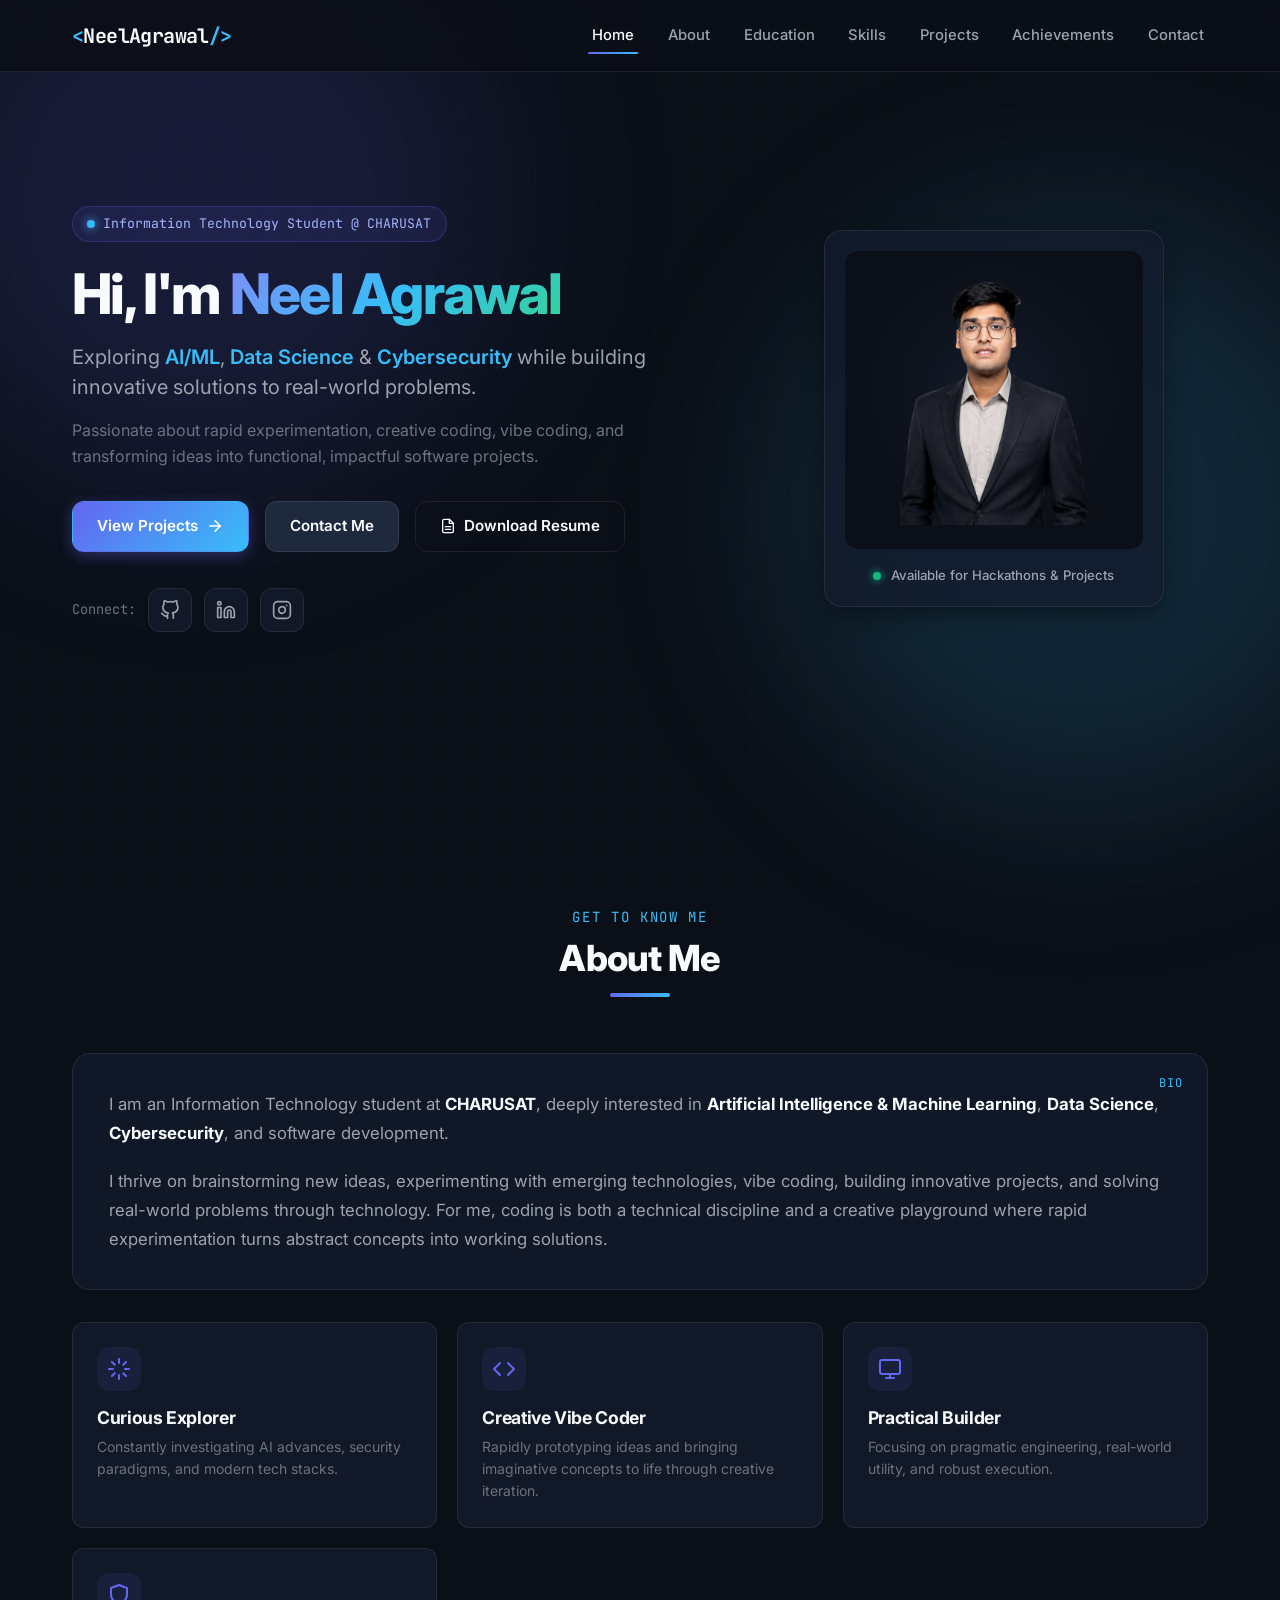
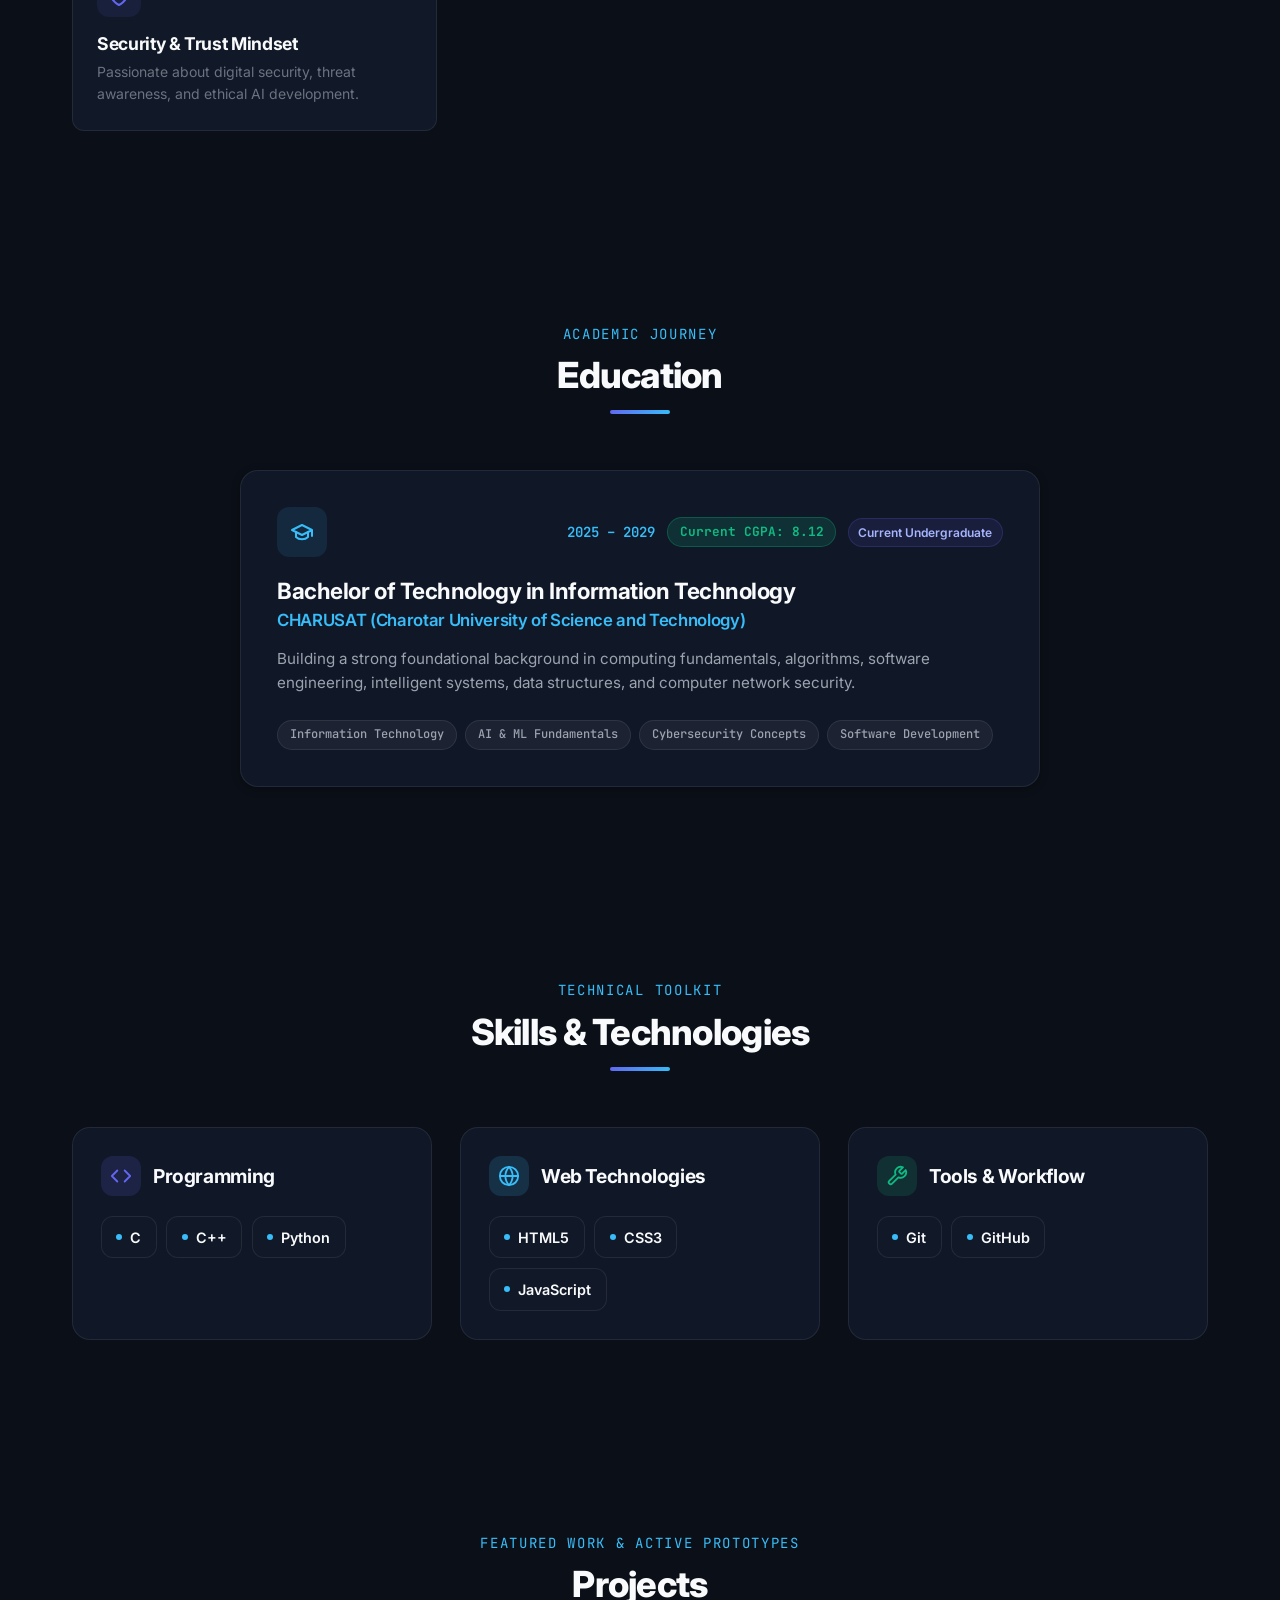
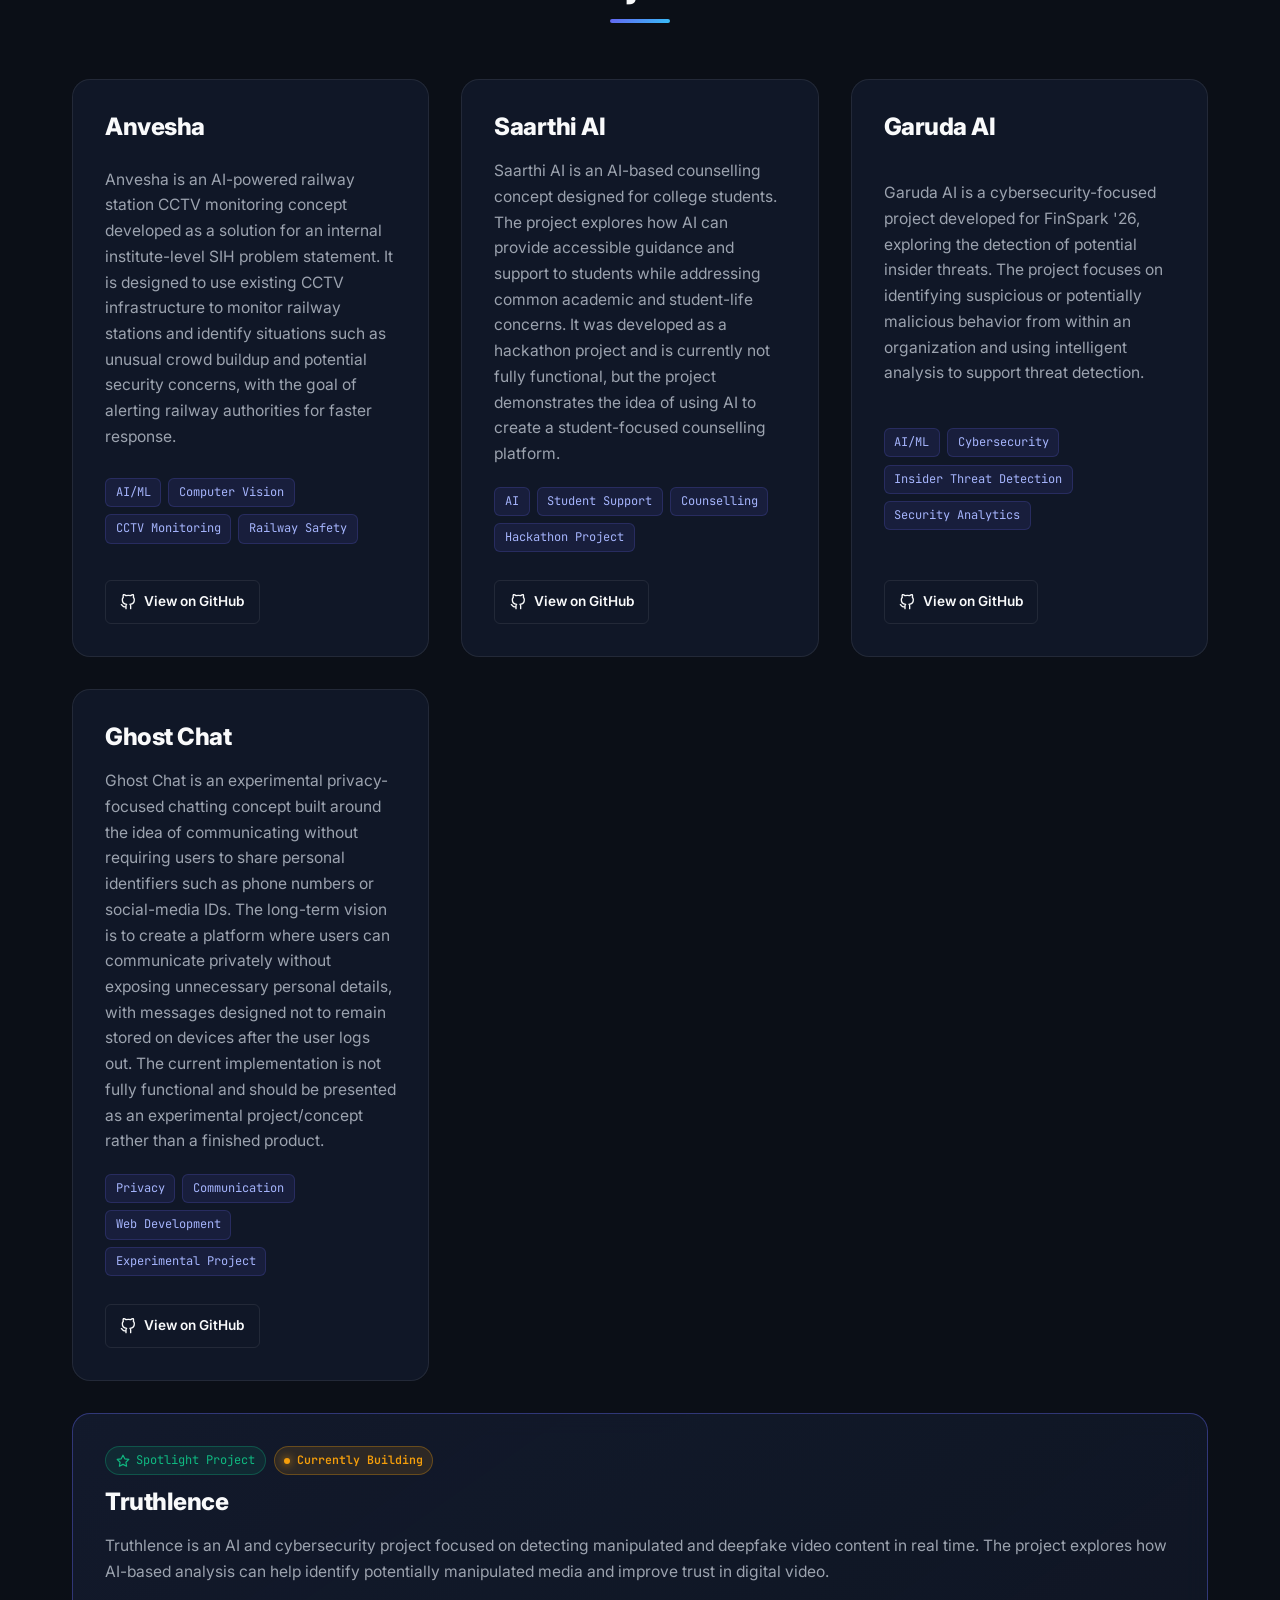
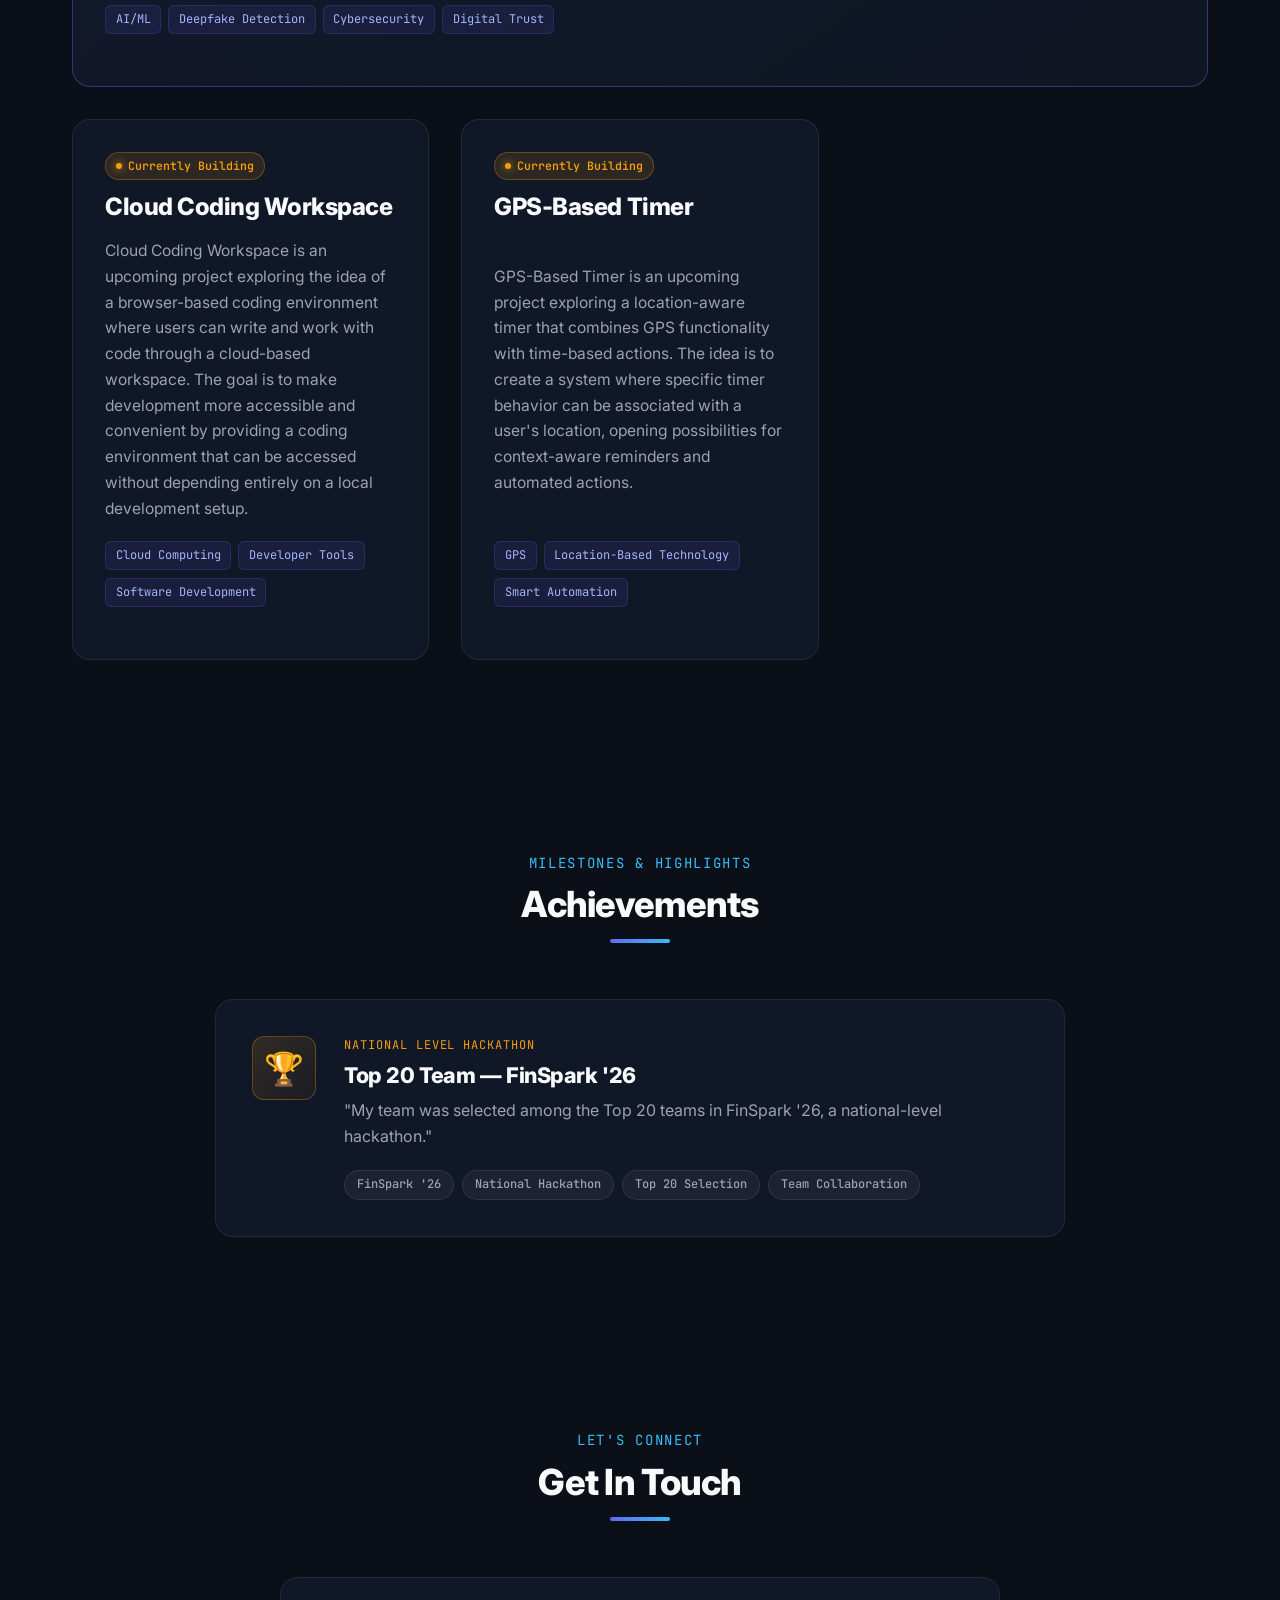
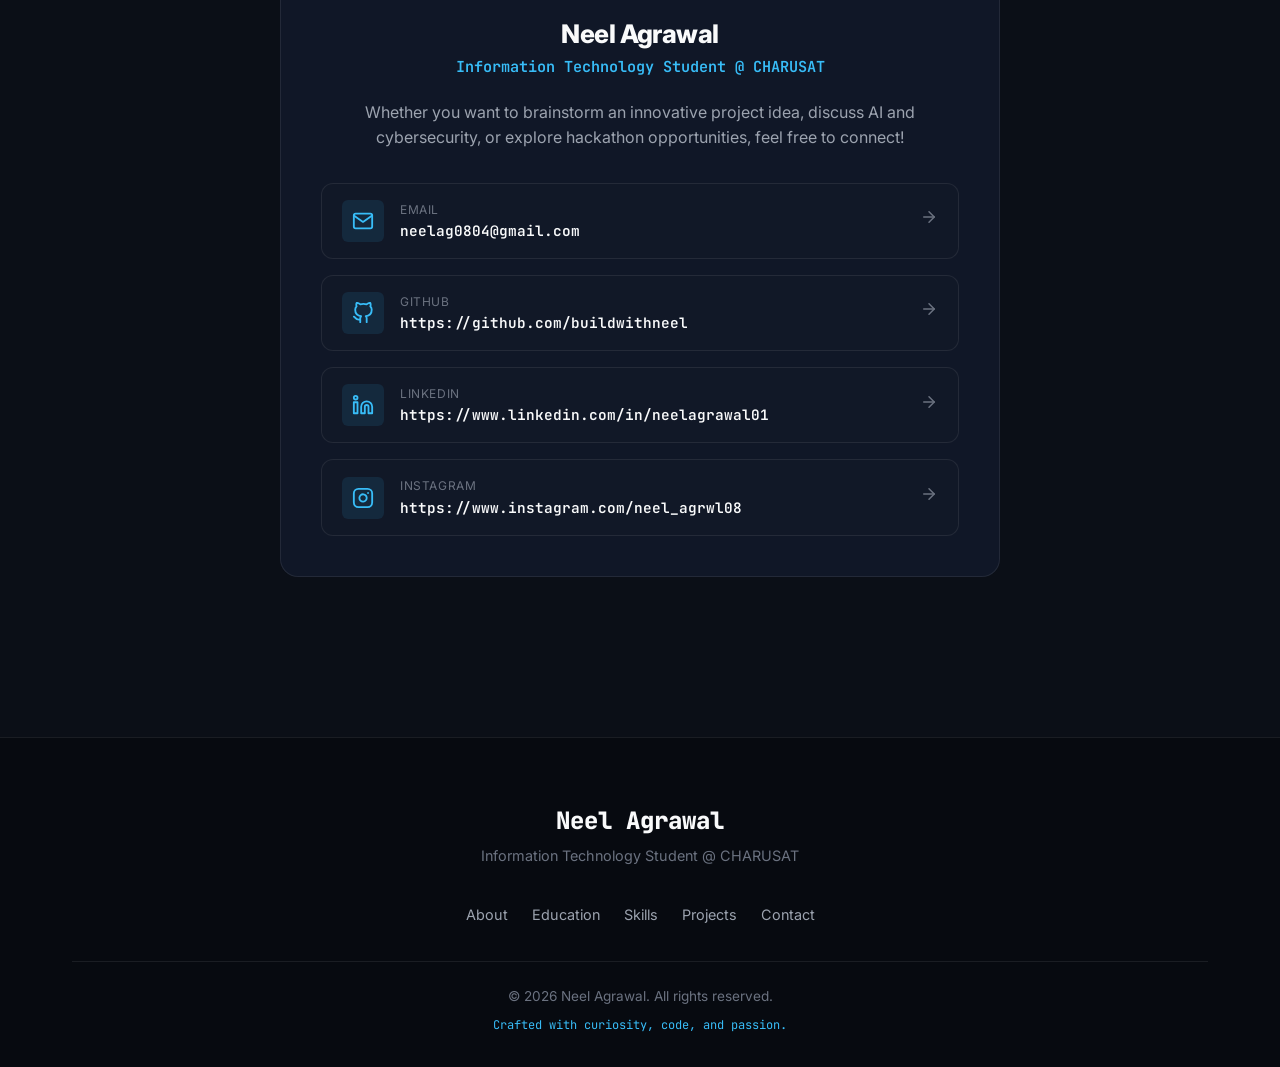
==== commit 522dfd17: "Update profile photo framing, background matching and resume PDF" ====
--- a/index.html
+++ b/index.html
@@ -89,9 +89,9 @@
             <a href="#contact" class="btn btn-secondary">
               <span>Contact Me</span>
             </a>
-            <a href="javascript:void(0)" class="btn btn-outline btn-disabled" title="Resume file to be added" aria-label="Resume (RESUME_TO_BE_ADDED)">
+            <a href="assets/resume.pdf" target="_blank" rel="noopener noreferrer" class="btn btn-outline" title="Download Neel Agrawal's Resume (PDF)" aria-label="Download Resume">
               <svg xmlns="http://www.w3.org/2000/svg" width="16" height="16" viewBox="0 0 24 24" fill="none" stroke="currentColor" stroke-width="2" stroke-linecap="round" stroke-linejoin="round"><path d="M14 2H6a2 2 0 0 0-2 2v16a2 2 0 0 0 2 2h12a2 2 0 0 0 2-2V8z"></path><polyline points="14 2 14 8 20 8"></polyline><line x1="16" y1="13" x2="8" y2="13"></line><line x1="16" y1="17" x2="8" y2="17"></line></svg>
-              <span>RESUME_TO_BE_ADDED</span>
+              <span>Download Resume</span>
             </a>
           </div>
 
@@ -116,7 +116,7 @@
           <div class="profile-card">
             <div class="profile-image-container">
               <!-- PROFILE_PHOTO_HERE: Place your image file at assets/profile.jpg -->
-              <img src="assets/profile.jpg" alt="Neel Agrawal - Information Technology Student" class="profile-image" id="profile-img" loading="lazy" onerror="this.style.display='none'; document.getElementById('profile-avatar-fallback').style.display='flex';">
+              <img src="assets/profile.jpeg" alt="Neel Agrawal - Information Technology Student" class="profile-image" id="profile-img" loading="lazy" onerror="this.style.display='none'; document.getElementById('profile-avatar-fallback').style.display='flex';">
               
               <!-- Automatic Visual Fallback Avatar Frame if profile.jpg is not yet provided -->
               <div class="profile-avatar-fallback" id="profile-avatar-fallback" aria-hidden="true">
--- a/style.css
+++ b/style.css
@@ -581,6 +581,7 @@
   width: 100%;
   height: 100%;
   object-fit: cover;
+  object-position: top center;
   border-radius: var(--radius-md);
 }
 
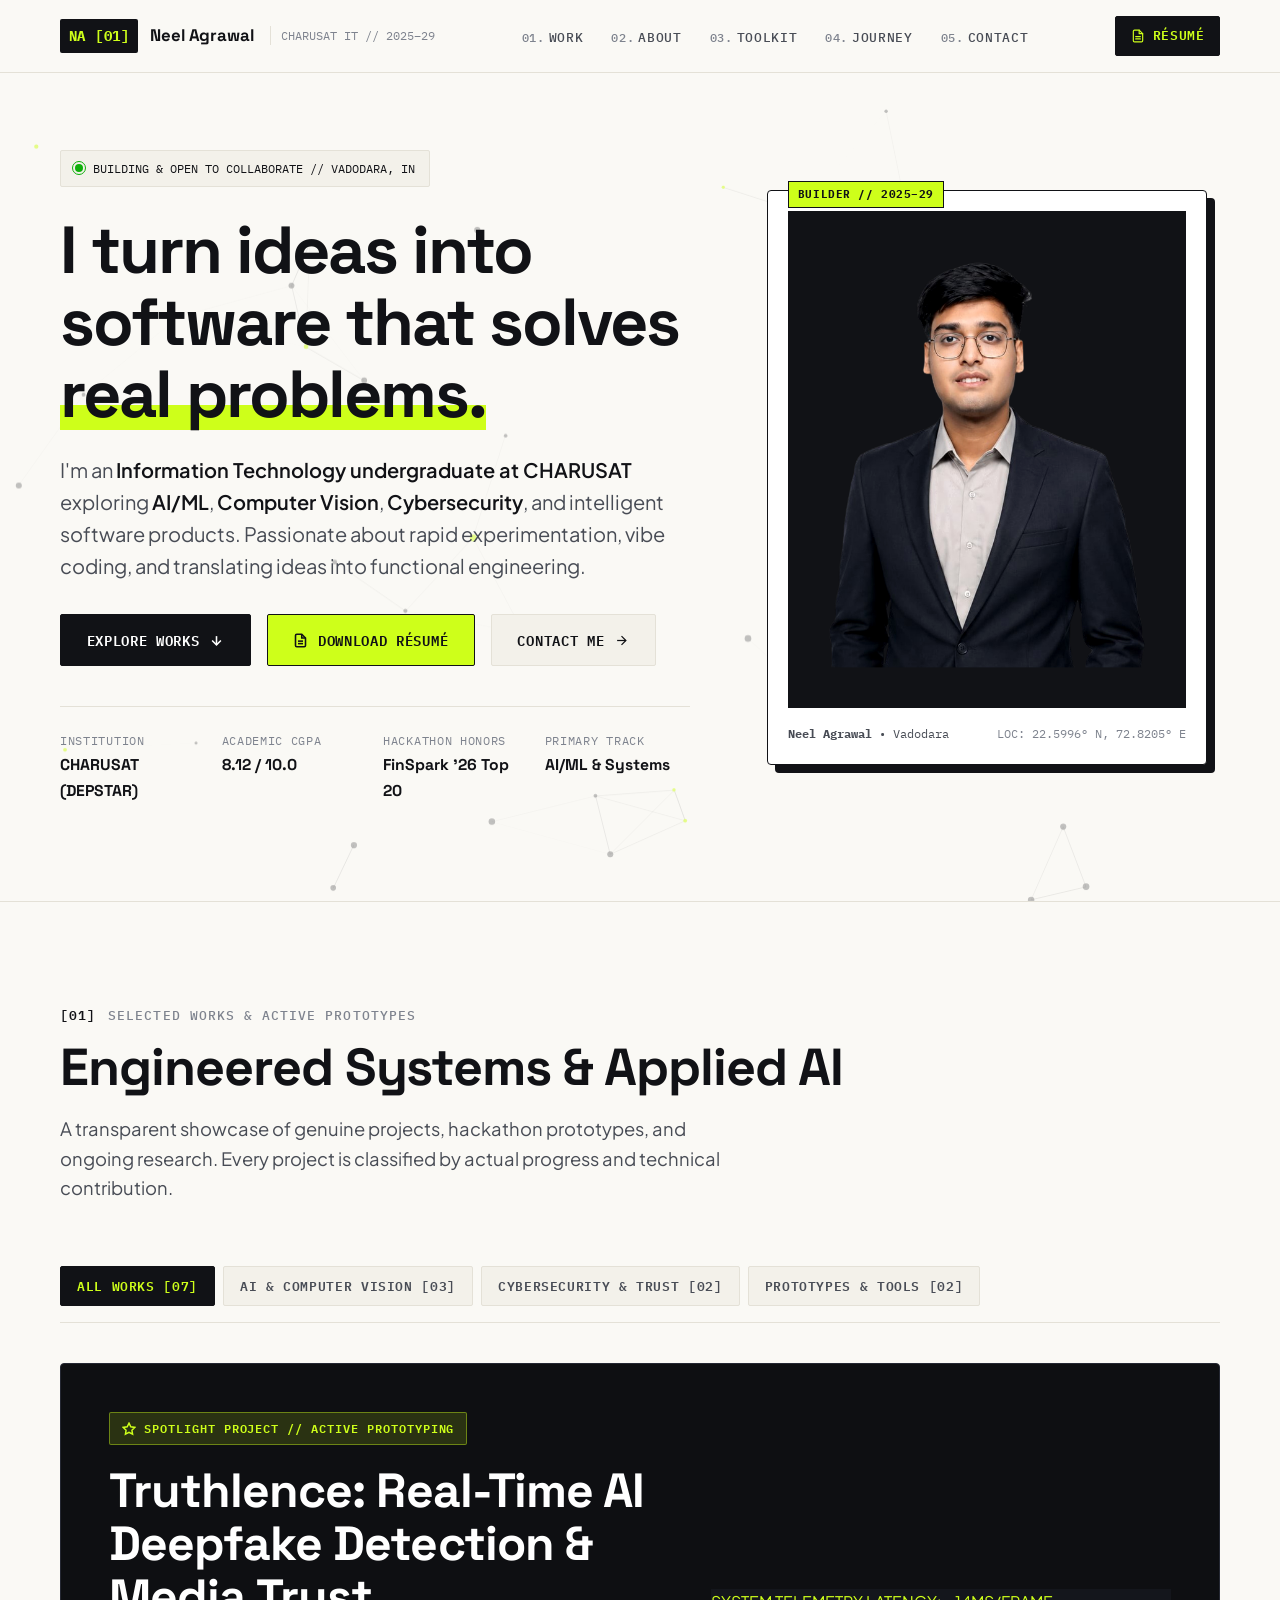
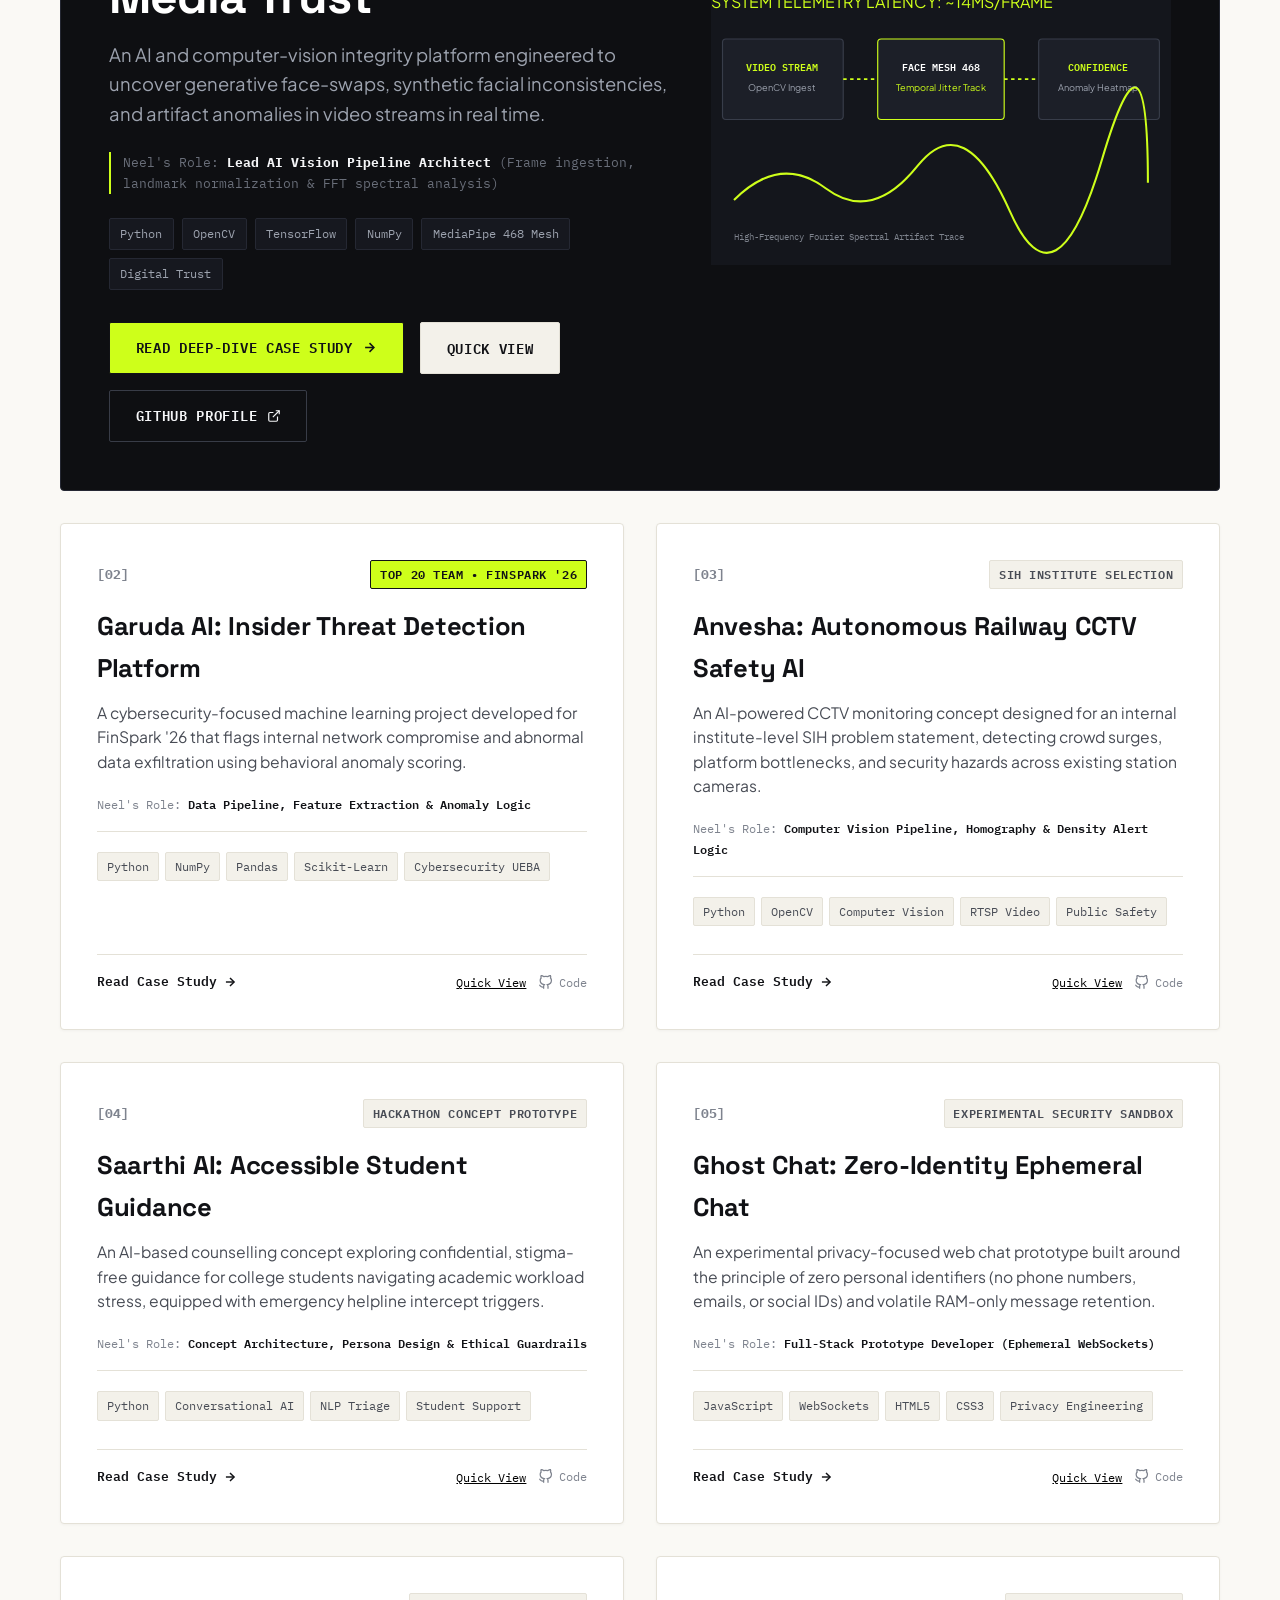
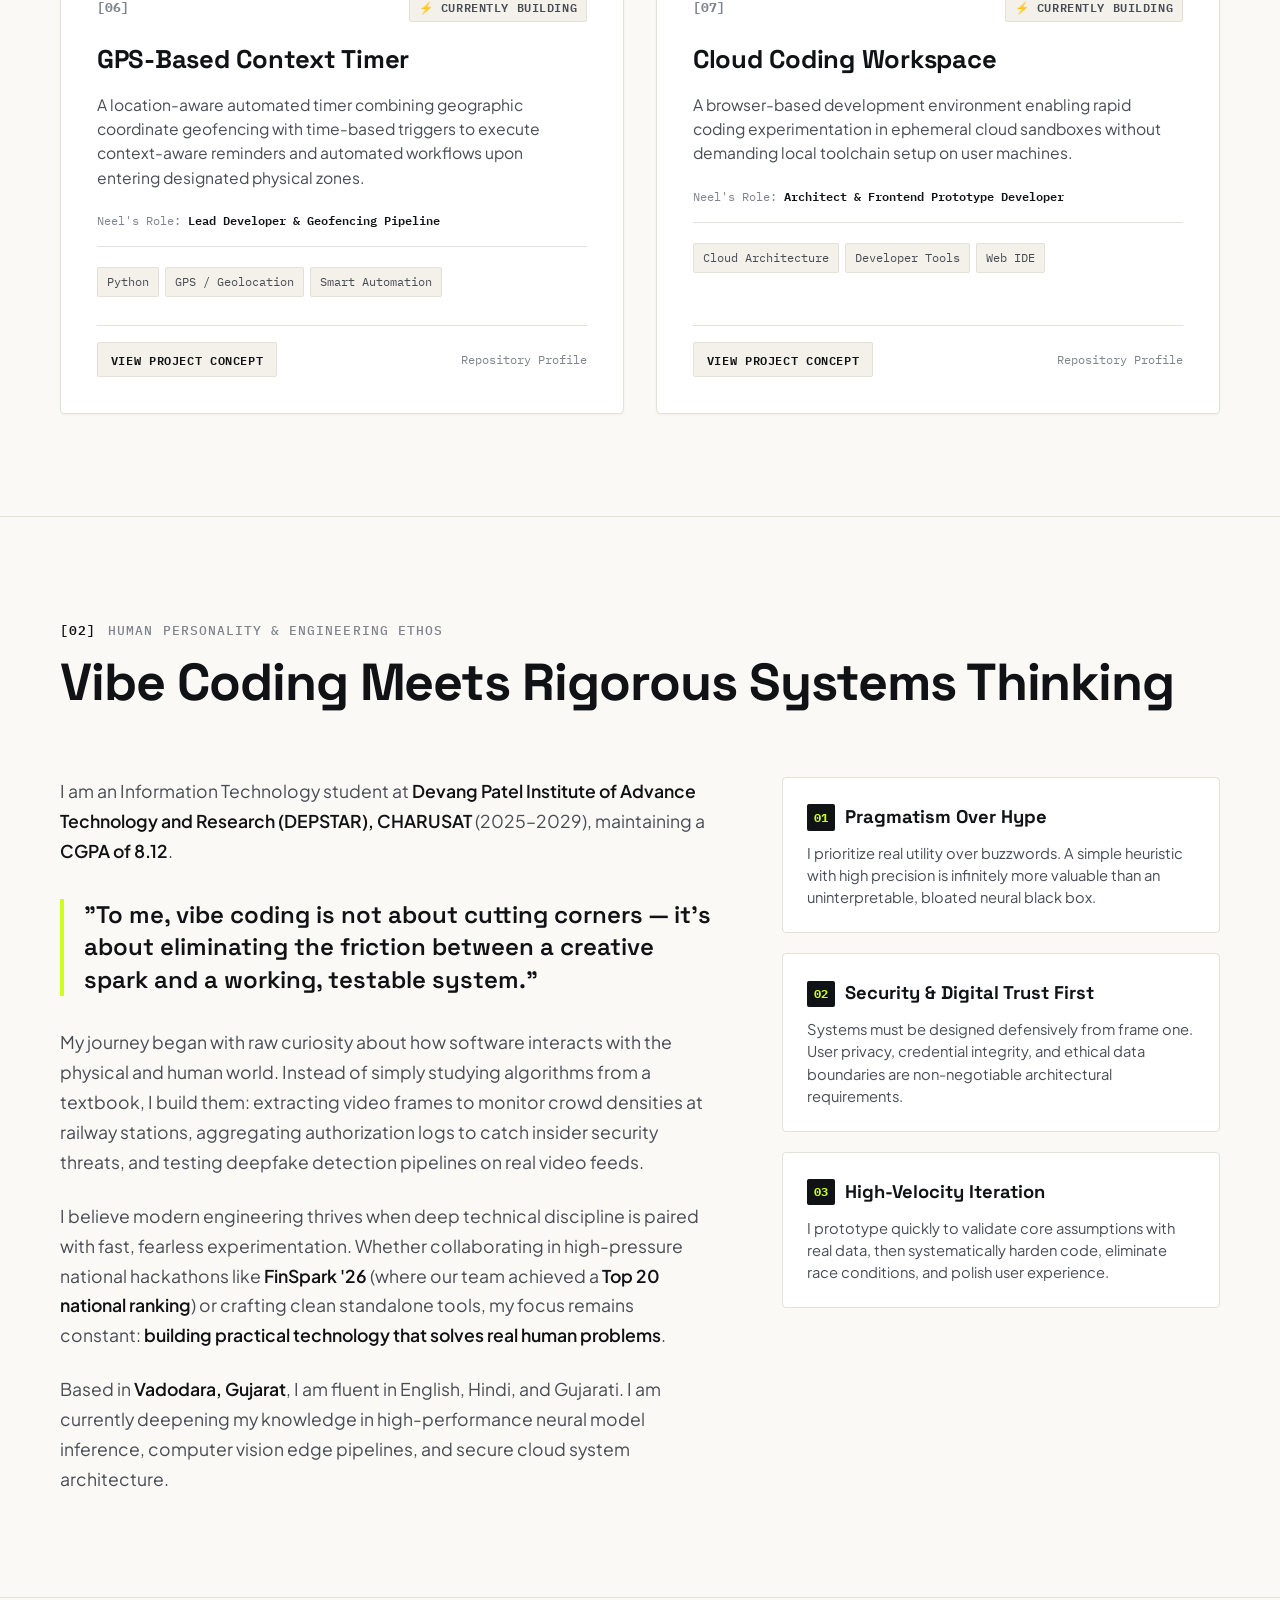
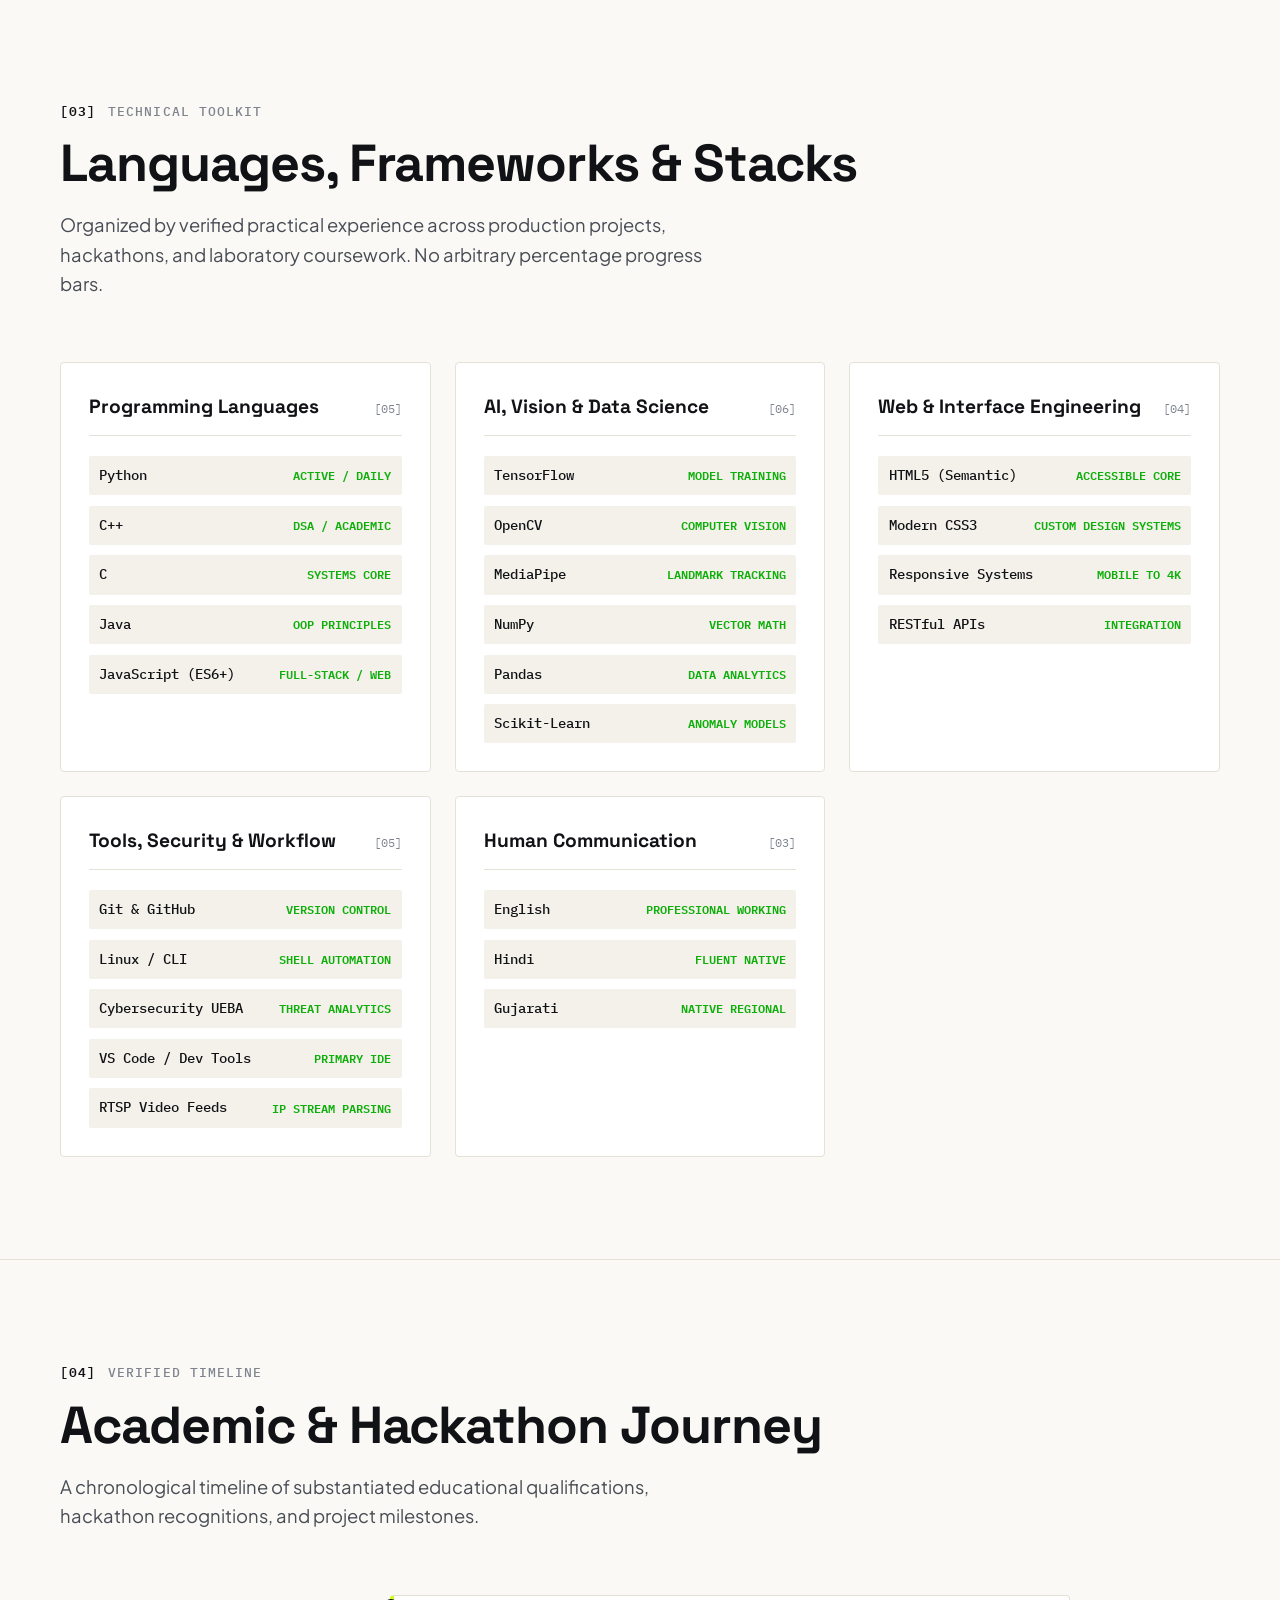
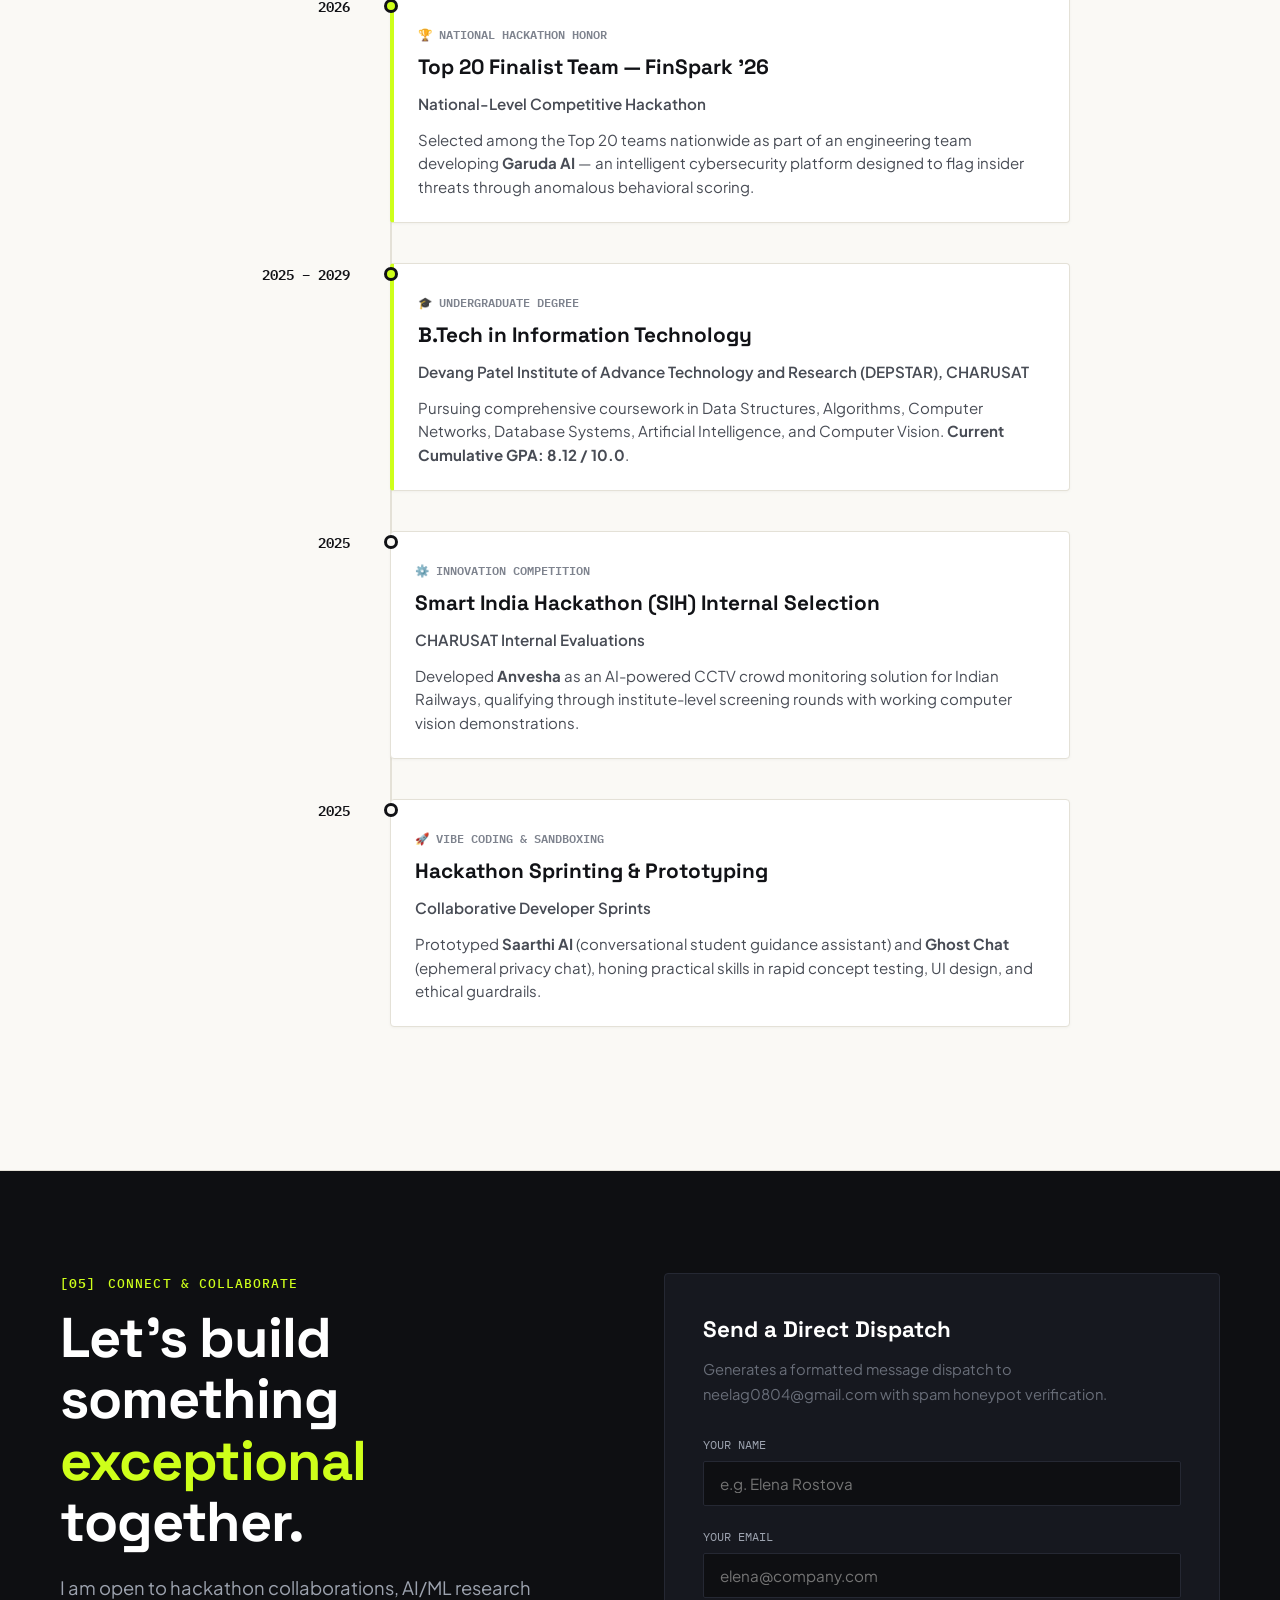
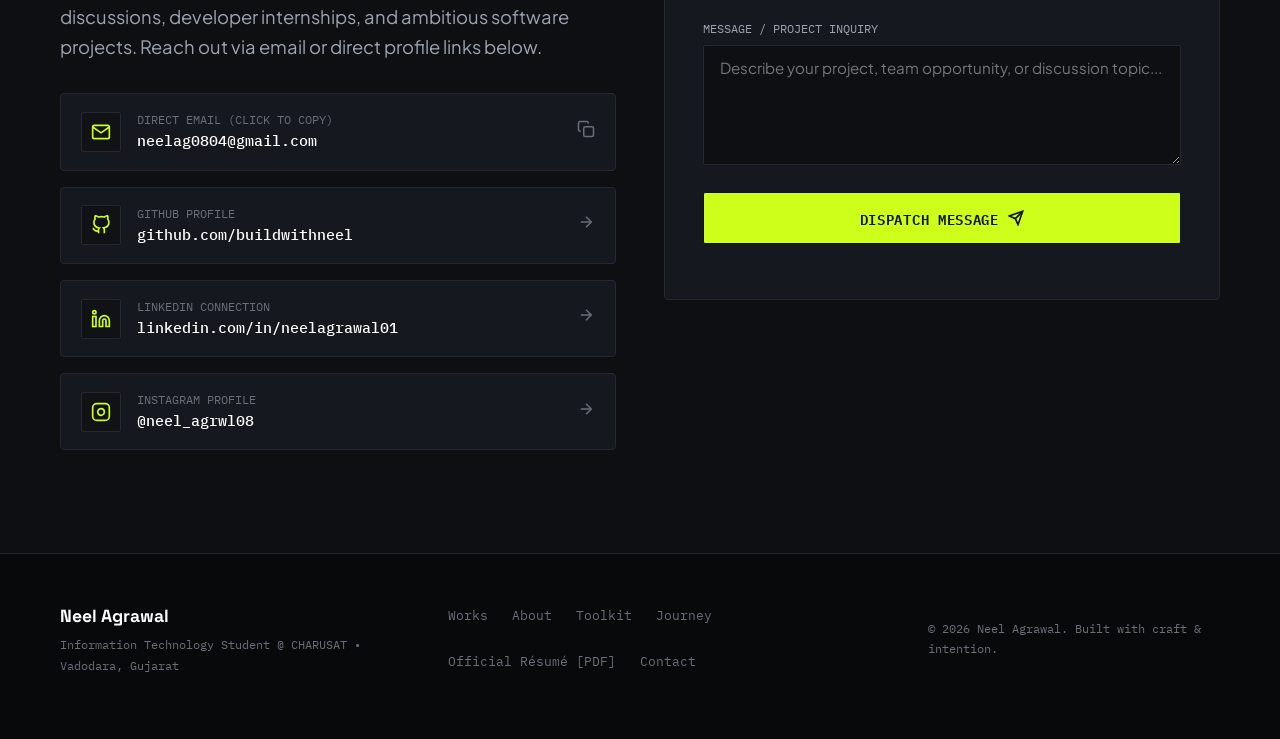
==== commit a15a79f0: "Updated" ====
--- a/index.html
+++ b/index.html
@@ -3,642 +3,1001 @@
 <head>
   <meta charset="UTF-8">
   <meta name="viewport" content="width=device-width, initial-scale=1.0, maximum-scale=5.0">
-  <title>Neel Agrawal | Information Technology Student & Developer</title>
+  <title>Neel Agrawal — Creative Developer &amp; AI Systems Explorer</title>
   
-  <!-- SEO & Open Graph Meta Tags -->
-  <meta name="description" content="Personal portfolio of Neel Agrawal, Information Technology Student at CHARUSAT. Exploring AI/ML, Data Science, Cybersecurity, software development, and rapid creative prototyping.">
-  <meta name="keywords" content="Neel Agrawal, CHARUSAT, Information Technology, AI, Machine Learning, Cybersecurity, Data Science, Portfolio, Vibe Coding, Developer">
+  <!-- SEO & Search Metadata -->
+  <meta name="description" content="Personal developer portfolio of Neel Agrawal, Information Technology undergraduate at CHARUSAT. Exploring AI/ML, Computer Vision, Cybersecurity, and intelligent software systems. FinSpark '26 Top 20 Finalist.">
+  <meta name="keywords" content="Neel Agrawal, CHARUSAT, Devang Patel Institute, Information Technology, AI, Machine Learning, Computer Vision, Cybersecurity, Deepfake Detection, FinSpark, Portfolio, Developer">
   <meta name="author" content="Neel Agrawal">
   
-  <meta property="og:title" content="Neel Agrawal | Information Technology Student & Developer">
-  <meta property="og:description" content="Exploring AI, Data Science & Cybersecurity while building innovative solutions to real-world problems.">
+  <!-- Open Graph / Social Sharing -->
+  <meta property="og:title" content="Neel Agrawal — Creative Developer &amp; AI Systems Explorer">
+  <meta property="og:description" content="I turn ideas into software that solves real problems. CHARUSAT IT Undergraduate exploring AI/ML, Computer Vision, and Cybersecurity.">
   <meta property="og:type" content="website">
-  <meta property="og:url" content="https://github.com/buildwithneel">
+  <meta property="og:url" content="https://buildwithneel.github.io/Portfolio/">
+  <meta property="og:image" content="assets/profile.jpeg">
   
-  <!-- Google Fonts: Inter & JetBrains Mono -->
+  <!-- Twitter Card -->
+  <meta name="twitter:card" content="summary_large_image">
+  <meta name="twitter:title" content="Neel Agrawal — Creative Developer &amp; AI Systems Explorer">
+  <meta name="twitter:description" content="I turn ideas into software that solves real problems. Exploring AI/ML, Computer Vision, and Cybersecurity.">
+  <meta name="twitter:image" content="assets/profile.jpeg">
+
+  <!-- SVG Monogram Favicon -->
+  <link rel="icon" type="image/svg+xml" href="data:image/svg+xml,<svg xmlns='http://www.w3.org/2000/svg' viewBox='0 0 32 32'><rect width='32' height='32' rx='4' fill='%23111216'/><text x='16' y='22' font-family='monospace' font-size='16' font-weight='700' fill='%23CEFF1A' text-anchor='middle'>NA</text></svg>">
+
+  <!-- Editorial Typography: Space Grotesk, Plus Jakarta Sans, IBM Plex Mono -->
   <link rel="preconnect" href="https://fonts.googleapis.com">
   <link rel="preconnect" href="https://fonts.gstatic.com" crossorigin>
-  <link href="https://fonts.googleapis.com/css2?family=Inter:wght@300;400;500;600;700;800&family=JetBrains+Mono:wght@400;500;600&display=swap" rel="stylesheet">
+  <link href="https://fonts.googleapis.com/css2?family=IBM+Plex+Mono:wght@400;500;600;700&family=Plus+Jakarta+Sans:wght@400;500;600;700&family=Space+Grotesk:wght@500;600;700&display=swap" rel="stylesheet">
   
   <!-- Stylesheet -->
-  <link rel="stylesheet" href="style.css">
+  <link rel="stylesheet" href="style.css?v=workshop_2026_final">
+
+  <!-- Structured JSON-LD Data for Search Engines -->
+  <script type="application/ld+json">
+  {
+    "@context": "https://schema.org",
+    "@type": "Person",
+    "name": "Neel Agrawal",
+    "url": "https://buildwithneel.github.io/Portfolio/",
+    "image": "assets/profile.jpeg",
+    "alumniOf": "Charotar University of Science and Technology (CHARUSAT)",
+    "jobTitle": "Information Technology Undergraduate & Developer",
+    "sameAs": [
+      "https://github.com/buildwithneel",
+      "https://www.linkedin.com/in/neelagrawal01",
+      "https://www.instagram.com/neel_agrwl08"
+    ],
+    "knowsAbout": ["Artificial Intelligence", "Machine Learning", "Computer Vision", "Cybersecurity", "Python", "Data Science"]
+  }
+  </script>
 </head>
 <body>
 
-  <!-- Background Animated Decorative Elements -->
-  <div class="bg-glow bg-glow-1" aria-hidden="true"></div>
-  <div class="bg-glow bg-glow-2" aria-hidden="true"></div>
-  <div class="bg-grid-pattern" aria-hidden="true"></div>
-
-  <!-- Header / Navigation Bar -->
+  <!-- Sticky Editorial Navigation Bar -->
   <header class="navbar" id="navbar">
     <div class="container nav-container">
-      <a href="#home" class="nav-brand" aria-label="Neel Agrawal Home">
-        <span class="brand-code">&lt;</span>NeelAgrawal<span class="brand-code"> /&gt;</span>
+      <a href="#home" class="nav-brand" aria-label="Neel Agrawal — Home">
+        <span class="brand-mark">NA [01]</span>
+        <span class="brand-name">Neel Agrawal</span>
+        <span class="brand-sub">CHARUSAT IT // 2025–29</span>
       </a>
 
       <!-- Desktop Navigation -->
-      <nav class="nav-menu" id="nav-menu" aria-label="Main Navigation">
+      <nav class="nav-menu" id="nav-menu" aria-label="Primary Navigation">
         <ul class="nav-list">
-          <li class="nav-item"><a href="#home" class="nav-link active">Home</a></li>
-          <li class="nav-item"><a href="#about" class="nav-link">About</a></li>
-          <li class="nav-item"><a href="#education" class="nav-link">Education</a></li>
-          <li class="nav-item"><a href="#skills" class="nav-link">Skills</a></li>
-          <li class="nav-item"><a href="#projects" class="nav-link">Projects</a></li>
-          <li class="nav-item"><a href="#achievements" class="nav-link">Achievements</a></li>
-          <li class="nav-item"><a href="#contact" class="nav-link">Contact</a></li>
+          <li><a href="#projects" class="nav-link"><span class="nav-index">01.</span>Work</a></li>
+          <li><a href="#about" class="nav-link"><span class="nav-index">02.</span>About</a></li>
+          <li><a href="#toolkit" class="nav-link"><span class="nav-index">03.</span>Toolkit</a></li>
+          <li><a href="#journey" class="nav-link"><span class="nav-index">04.</span>Journey</a></li>
+          <li><a href="#contact" class="nav-link"><span class="nav-index">05.</span>Contact</a></li>
         </ul>
       </nav>
 
-      <!-- Mobile Navigation Hamburger Toggle -->
-      <button class="nav-toggle" id="nav-toggle" aria-label="Toggle navigation menu" aria-expanded="false" aria-controls="nav-menu">
-        <span class="hamburger-bar"></span>
-        <span class="hamburger-bar"></span>
-        <span class="hamburger-bar"></span>
-      </button>
+      <!-- Nav Actions -->
+      <div class="nav-actions">
+        <a href="assets/resume.pdf" target="_blank" rel="noopener noreferrer" class="nav-resume-btn" title="Open Neel Agrawal's Resume (PDF)" aria-label="Open Resume PDF">
+          <svg width="14" height="14" viewBox="0 0 24 24" fill="none" stroke="currentColor" stroke-width="2" stroke-linecap="round" stroke-linejoin="round"><path d="M14 2H6a2 2 0 0 0-2 2v16a2 2 0 0 0 2 2h12a2 2 0 0 0 2-2V8z"></path><polyline points="14 2 14 8 20 8"></polyline><line x1="16" y1="13" x2="8" y2="13"></line><line x1="16" y1="17" x2="8" y2="17"></line></svg>
+          <span>Résumé</span>
+        </a>
+
+        <!-- Mobile Drawer Toggle Button -->
+        <button class="nav-toggle" id="nav-toggle" aria-label="Toggle navigation drawer" aria-expanded="false" aria-controls="mobile-drawer">
+          <span></span>
+          <span></span>
+          <span></span>
+        </button>
+      </div>
     </div>
   </header>
 
+  <!-- Mobile Drawer Menu Overlay -->
+  <div class="mobile-drawer" id="mobile-drawer" aria-hidden="true">
+    <ul class="mobile-nav-list">
+      <li><a href="#projects" class="mobile-nav-link"><span class="mobile-nav-index">01.</span> Selected Works</a></li>
+      <li><a href="#about" class="mobile-nav-link"><span class="mobile-nav-index">02.</span> About &amp; Ethos</a></li>
+      <li><a href="#toolkit" class="mobile-nav-link"><span class="mobile-nav-index">03.</span> Technical Toolkit</a></li>
+      <li><a href="#journey" class="mobile-nav-link"><span class="mobile-nav-index">04.</span> Journey &amp; Milestones</a></li>
+      <li><a href="#contact" class="mobile-nav-link"><span class="mobile-nav-index">05.</span> Get In Touch</a></li>
+    </ul>
+
+    <div class="mobile-drawer-footer">
+      <a href="assets/resume.pdf" target="_blank" rel="noopener noreferrer" class="btn btn-primary" style="width: 100%;">
+        <svg width="16" height="16" viewBox="0 0 24 24" fill="none" stroke="currentColor" stroke-width="2"><path d="M14 2H6a2 2 0 0 0-2 2v16a2 2 0 0 0 2 2h12a2 2 0 0 0 2-2V8z"></path><polyline points="14 2 14 8 20 8"></polyline><line x1="16" y1="13" x2="8" y2="13"></line><line x1="16" y1="17" x2="8" y2="17"></line></svg>
+        <span>Download Official Résumé</span>
+      </a>
+      <div style="font-family: var(--font-mono); font-size: 0.75rem; color: var(--text-muted); text-align: center;">
+        neelag0804@gmail.com • Vadodara, Gujarat
+      </div>
+    </div>
+  </div>
+
   <main id="main-content">
-    <!-- Hero Section -->
+
+    <!-- HERO SECTION: THE DIGITAL WORKSHOP -->
     <section class="hero-section" id="home">
-      <div class="container hero-container">
+      <!-- Interactive Signature Node & Connection Canvas -->
+      <canvas id="hero-canvas" class="hero-canvas" aria-hidden="true"></canvas>
+
+      <div class="container hero-grid">
         <div class="hero-content">
-          <div class="hero-badge">
-            <span class="badge-dot"></span>
-            <span>Information Technology Student @ CHARUSAT</span>
-          </div>
-
-          <h1 class="hero-title">
-            Hi, I'm <span class="gradient-text">Neel Agrawal</span>
+          <div class="hero-telemetry-badge">
+            <span class="status-dot-pulse"></span>
+            <span>BUILDING &amp; OPEN TO COLLABORATE // VADODARA, IN</span>
+          </div>
+
+          <h1 class="hero-headline">
+            I turn ideas into <br>
+            software that solves <br>
+            <span class="headline-highlight">real problems.</span>
           </h1>
 
-          <p class="hero-subtitle">
-            Exploring <strong class="highlight-text">AI/ML</strong>, <strong class="highlight-text">Data Science</strong> &amp; <strong class="highlight-text">Cybersecurity</strong> while building innovative solutions to real-world problems.
+          <p class="hero-lead">
+            I'm an <strong>Information Technology undergraduate at CHARUSAT</strong> exploring <strong>AI/ML</strong>, <strong>Computer Vision</strong>, <strong>Cybersecurity</strong>, and intelligent software products. Passionate about rapid experimentation, vibe coding, and translating ideas into functional engineering.
           </p>
 
-          <p class="hero-description">
-            Passionate about rapid experimentation, creative coding, vibe coding, and transforming ideas into functional, impactful software projects.
-          </p>
-
-          <div class="hero-actions">
+          <div class="hero-cta-group">
             <a href="#projects" class="btn btn-primary">
-              <span>View Projects</span>
-              <svg xmlns="http://www.w3.org/2000/svg" width="18" height="18" viewBox="0 0 24 24" fill="none" stroke="currentColor" stroke-width="2" stroke-linecap="round" stroke-linejoin="round" class="btn-icon"><line x1="5" y1="12" x2="19" y2="12"></line><polyline points="12 5 19 12 12 19"></polyline></svg>
+              <span>Explore Works</span>
+              <svg width="15" height="15" viewBox="0 0 24 24" fill="none" stroke="currentColor" stroke-width="2.5"><line x1="12" y1="5" x2="12" y2="19"></line><polyline points="19 12 12 19 5 12"></polyline></svg>
+            </a>
+            <a href="assets/resume.pdf" target="_blank" rel="noopener noreferrer" class="btn btn-accent" title="View Neel Agrawal Resume PDF">
+              <svg width="15" height="15" viewBox="0 0 24 24" fill="none" stroke="currentColor" stroke-width="2.5"><path d="M14 2H6a2 2 0 0 0-2 2v16a2 2 0 0 0 2 2h12a2 2 0 0 0 2-2V8z"></path><polyline points="14 2 14 8 20 8"></polyline><line x1="16" y1="13" x2="8" y2="13"></line><line x1="16" y1="17" x2="8" y2="17"></line></svg>
+              <span>Download Résumé</span>
             </a>
             <a href="#contact" class="btn btn-secondary">
               <span>Contact Me</span>
+              <svg width="15" height="15" viewBox="0 0 24 24" fill="none" stroke="currentColor" stroke-width="2"><line x1="5" y1="12" x2="19" y2="12"></line><polyline points="12 5 19 12 12 19"></polyline></svg>
             </a>
-            <a href="assets/resume.pdf" target="_blank" rel="noopener noreferrer" class="btn btn-outline" title="Download Neel Agrawal's Resume (PDF)" aria-label="Download Resume">
-              <svg xmlns="http://www.w3.org/2000/svg" width="16" height="16" viewBox="0 0 24 24" fill="none" stroke="currentColor" stroke-width="2" stroke-linecap="round" stroke-linejoin="round"><path d="M14 2H6a2 2 0 0 0-2 2v16a2 2 0 0 0 2 2h12a2 2 0 0 0 2-2V8z"></path><polyline points="14 2 14 8 20 8"></polyline><line x1="16" y1="13" x2="8" y2="13"></line><line x1="16" y1="17" x2="8" y2="17"></line></svg>
-              <span>Download Resume</span>
-            </a>
-          </div>
-
-          <div class="hero-socials">
-            <span class="socials-label">Connect:</span>
-            <!-- GitHub Profile -->
-            <a href="https://github.com/buildwithneel" target="_blank" rel="noopener noreferrer" class="social-icon-btn" aria-label="GitHub Profile (Opens in new tab)">
-              <svg xmlns="http://www.w3.org/2000/svg" width="20" height="20" viewBox="0 0 24 24" fill="none" stroke="currentColor" stroke-width="2" stroke-linecap="round" stroke-linejoin="round"><path d="M9 19c-5 1.5-5-2.5-7-3m14 6v-3.87a3.37 3.37 0 0 0-.94-2.61c3.14-.35 6.44-1.54 6.44-7A5.44 5.44 0 0 0 20 4.77 5.07 5.07 0 0 0 19.91 1S18.73.65 16 2.48a13.38 13.38 0 0 0-7 0C6.27.65 5.09 1 5.09 1A5.07 5.07 0 0 0 5 4.77a5.44 5.44 0 0 0-1.5 3.78c0 5.42 3.3 6.61 6.44 7A3.37 3.37 0 0 0 9 18.13V22"></path></svg>
-            </a>
-            <!-- LinkedIn Profile -->
-            <a href="https://www.linkedin.com/in/neelagrawal01" target="_blank" rel="noopener noreferrer" class="social-icon-btn" aria-label="LinkedIn Profile (Opens in new tab)">
-              <svg xmlns="http://www.w3.org/2000/svg" width="20" height="20" viewBox="0 0 24 24" fill="none" stroke="currentColor" stroke-width="2" stroke-linecap="round" stroke-linejoin="round"><path d="M16 8a6 6 0 0 1 6 6v7h-4v-7a2 2 0 0 0-2-2 2 2 0 0 0-2 2v7h-4v-7a6 6 0 0 1 6-6z"></path><rect x="2" y="9" width="4" height="12"></rect><circle cx="4" cy="4" r="2"></circle></svg>
-            </a>
-            <!-- Instagram Profile -->
-            <a href="https://www.instagram.com/neel_agrwl08" target="_blank" rel="noopener noreferrer" class="social-icon-btn" aria-label="Instagram Profile (Opens in new tab)">
-              <svg xmlns="http://www.w3.org/2000/svg" width="20" height="20" viewBox="0 0 24 24" fill="none" stroke="currentColor" stroke-width="2" stroke-linecap="round" stroke-linejoin="round"><rect x="2" y="2" width="20" height="20" rx="5" ry="5"></rect><path d="M16 11.37A4 4 0 1 1 12.63 8 4 4 0 0 1 16 11.37z"></path><line x1="17.5" y1="6.5" x2="17.51" y2="6.5"></line></svg>
-            </a>
-          </div>
-        </div>
-
-        <div class="hero-media">
-          <div class="profile-card">
-            <div class="profile-image-container">
-              <!-- PROFILE_PHOTO_HERE: Place your image file at assets/profile.jpg -->
-              <img src="assets/profile.jpeg" alt="Neel Agrawal - Information Technology Student" class="profile-image" id="profile-img" loading="lazy" onerror="this.style.display='none'; document.getElementById('profile-avatar-fallback').style.display='flex';">
-              
-              <!-- Automatic Visual Fallback Avatar Frame if profile.jpg is not yet provided -->
-              <div class="profile-avatar-fallback" id="profile-avatar-fallback" aria-hidden="true">
-                <div class="avatar-initials">NA</div>
-                <span class="avatar-tag">PROFILE_PHOTO_HERE</span>
-              </div>
-            </div>
-            
-            <div class="profile-card-badge">
-              <span class="badge-status-dot"></span>
-              <span>Available for Hackathons &amp; Projects</span>
+          </div>
+
+          <!-- Academic & Engineering Telemetry Strip -->
+          <div class="hero-data-strip">
+            <div class="telemetry-item">
+              <span class="telemetry-key">INSTITUTION</span>
+              <span class="telemetry-val">CHARUSAT (DEPSTAR)</span>
+            </div>
+            <div class="telemetry-item">
+              <span class="telemetry-key">ACADEMIC CGPA</span>
+              <span class="telemetry-val">8.12 / 10.0</span>
+            </div>
+            <div class="telemetry-item">
+              <span class="telemetry-key">HACKATHON HONORS</span>
+              <span class="telemetry-val">FinSpark '26 Top 20</span>
+            </div>
+            <div class="telemetry-item">
+              <span class="telemetry-key">PRIMARY TRACK</span>
+              <span class="telemetry-val">AI/ML &amp; Systems</span>
+            </div>
+          </div>
+        </div>
+
+        <!-- Editorial Framed Portrait -->
+        <div class="hero-media-wrapper">
+          <div class="editorial-portrait-frame">
+            <div class="frame-corner-tag">Builder // 2025–29</div>
+            <div class="portrait-photo-container">
+              <img src="assets/profile.png" alt="Neel Agrawal — Information Technology Student &amp; Developer" class="portrait-photo" onerror="this.src='assets/profile.jpeg'">
+            </div>
+            <div class="frame-caption-bar">
+              <div>
+                <strong>Neel Agrawal</strong> • Vadodara
+              </div>
+              <div class="frame-caption-coord">
+                LOC: 22.5996° N, 72.8205° E
+              </div>
             </div>
           </div>
         </div>
       </div>
     </section>
 
-    <!-- About Me Section -->
-    <section class="section about-section" id="about">
+    <!-- 1. SELECTED WORKS & PROJECT SHOWCASE -->
+    <section class="section" id="projects">
       <div class="container">
         <div class="section-header">
-          <span class="section-subtitle">Get to know me</span>
-          <h2 class="section-title">About Me</h2>
-          <div class="section-divider"></div>
-        </div>
-
-        <div class="about-grid">
-          <div class="about-card main-about-card">
-            <div class="card-corner-tag">Bio</div>
-            <p class="about-text">
-              I am an Information Technology student at <strong>CHARUSAT</strong>, deeply interested in <strong>Artificial Intelligence &amp; Machine Learning</strong>, <strong>Data Science</strong>, <strong>Cybersecurity</strong>, and software development.
-            </p>
-            <p class="about-text">
-              I thrive on brainstorming new ideas, experimenting with emerging technologies, vibe coding, building innovative projects, and solving real-world problems through technology. For me, coding is both a technical discipline and a creative playground where rapid experimentation turns abstract concepts into working solutions.
-            </p>
-          </div>
-
-          <div class="about-attributes-grid">
-            <div class="attribute-card">
-              <div class="attribute-icon">
-                <svg xmlns="http://www.w3.org/2000/svg" width="24" height="24" viewBox="0 0 24 24" fill="none" stroke="currentColor" stroke-width="2" stroke-linecap="round" stroke-linejoin="round"><path d="M12 2v4M12 18v4M4.93 4.93l2.83 2.83M16.24 16.24l2.83 2.83M2 12h4M18 12h4M4.93 19.07l2.83-2.83M16.24 7.76l2.83-2.83"></path></svg>
-              </div>
-              <h3 class="attribute-title">Curious Explorer</h3>
-              <p class="attribute-desc">Constantly investigating AI advances, security paradigms, and modern tech stacks.</p>
-            </div>
-
-            <div class="attribute-card">
-              <div class="attribute-icon">
-                <svg xmlns="http://www.w3.org/2000/svg" width="24" height="24" viewBox="0 0 24 24" fill="none" stroke="currentColor" stroke-width="2" stroke-linecap="round" stroke-linejoin="round"><polyline points="16 18 22 12 16 6"></polyline><polyline points="8 6 2 12 8 18"></polyline></svg>
-              </div>
-              <h3 class="attribute-title">Creative Vibe Coder</h3>
-              <p class="attribute-desc">Rapidly prototyping ideas and bringing imaginative concepts to life through creative iteration.</p>
-            </div>
-
-            <div class="attribute-card">
-              <div class="attribute-icon">
-                <svg xmlns="http://www.w3.org/2000/svg" width="24" height="24" viewBox="0 0 24 24" fill="none" stroke="currentColor" stroke-width="2" stroke-linecap="round" stroke-linejoin="round"><rect x="2" y="3" width="20" height="14" rx="2" ry="2"></rect><line x1="8" y1="21" x2="16" y2="21"></line><line x1="12" y1="17" x2="12" y2="21"></line></svg>
-              </div>
-              <h3 class="attribute-title">Practical Builder</h3>
-              <p class="attribute-desc">Focusing on pragmatic engineering, real-world utility, and robust execution.</p>
-            </div>
-
-            <div class="attribute-card">
-              <div class="attribute-icon">
-                <svg xmlns="http://www.w3.org/2000/svg" width="24" height="24" viewBox="0 0 24 24" fill="none" stroke="currentColor" stroke-width="2" stroke-linecap="round" stroke-linejoin="round"><path d="M12 22s8-4 8-10V5l-8-3-8 3v7c0 6 8 10 8 10z"></path></svg>
-              </div>
-              <h3 class="attribute-title">Security &amp; Trust Mindset</h3>
-              <p class="attribute-desc">Passionate about digital security, threat awareness, and ethical AI development.</p>
-            </div>
-          </div>
+          <div class="section-eyebrow">
+            <span class="section-eyebrow-num">[01]</span>
+            <span>Selected Works &amp; Active Prototypes</span>
+          </div>
+          <h2 class="section-title">Engineered Systems &amp; Applied AI</h2>
+          <p class="section-description">
+            A transparent showcase of genuine projects, hackathon prototypes, and ongoing research. Every project is classified by actual progress and technical contribution.
+          </p>
+        </div>
+
+        <!-- Category Filter Tabs -->
+        <div class="projects-filter-bar" role="tablist" aria-label="Project category filters">
+          <button class="filter-btn active" data-filter="all" role="tab" aria-selected="true">All Works [07]</button>
+          <button class="filter-btn" data-filter="ai" role="tab" aria-selected="false">AI &amp; Computer Vision [03]</button>
+          <button class="filter-btn" data-filter="security" role="tab" aria-selected="false">Cybersecurity &amp; Trust [02]</button>
+          <button class="filter-btn" data-filter="tools" role="tab" aria-selected="false">Prototypes &amp; Tools [02]</button>
+        </div>
+
+        <!-- Projects Grid -->
+        <div class="projects-grid">
+
+          <!-- FEATURE 1: TRUTHLENCE (Spotlight Full-Width) -->
+          <article class="project-card-spotlight project-item" data-category="ai security">
+            <div class="spotlight-layout">
+              <div>
+                <div class="spotlight-badge">
+                  <svg width="14" height="14" viewBox="0 0 24 24" fill="none" stroke="currentColor" stroke-width="2.5"><polygon points="12 2 15.09 8.26 22 9.27 17 14.14 18.18 21.02 12 17.77 5.82 21.02 7 14.14 2 9.27 8.91 8.26 12 2"></polygon></svg>
+                  <span>Spotlight Project // Active Prototyping</span>
+                </div>
+                <h3 class="spotlight-title">Truthlence: Real-Time AI Deepfake Detection &amp; Media Trust</h3>
+                <p class="spotlight-pitch">
+                  An AI and computer-vision integrity platform engineered to uncover generative face-swaps, synthetic facial inconsistencies, and artifact anomalies in video streams in real time.
+                </p>
+                <div class="project-role-badge">
+                  Neel's Role: <strong>Lead AI Vision Pipeline Architect</strong> (Frame ingestion, landmark normalization &amp; FFT spectral analysis)
+                </div>
+                <div class="spotlight-tags">
+                  <span class="tech-tag-dark">Python</span>
+                  <span class="tech-tag-dark">OpenCV</span>
+                  <span class="tech-tag-dark">TensorFlow</span>
+                  <span class="tech-tag-dark">NumPy</span>
+                  <span class="tech-tag-dark">MediaPipe 468 Mesh</span>
+                  <span class="tech-tag-dark">Digital Trust</span>
+                </div>
+                <div class="spotlight-actions">
+                  <a href="projects/truthlence.html" class="btn btn-accent">
+                    <span>Read Deep-Dive Case Study</span>
+                    <svg width="15" height="15" viewBox="0 0 24 24" fill="none" stroke="currentColor" stroke-width="2.5"><line x1="5" y1="12" x2="19" y2="12"></line><polyline points="12 5 19 12 12 19"></polyline></svg>
+                  </a>
+                  <button class="btn btn-secondary quick-view-btn" data-project="truthlence">
+                    <span>Quick View</span>
+                  </button>
+                  <a href="https://github.com/buildwithneel" target="_blank" rel="noopener noreferrer" class="btn btn-outline" style="border-color: #383C47; color: #F5F6F8;">
+                    <span>GitHub Profile</span>
+                    <svg width="14" height="14" viewBox="0 0 24 24" fill="none" stroke="currentColor" stroke-width="2"><path d="M18 13v6a2 2 0 0 1-2 2H5a2 2 0 0 1-2-2V8a2 2 0 0 1 2-2h6"></path><polyline points="15 3 21 3 21 9"></polyline><line x1="10" y1="14" x2="21" y2="3"></line></svg>
+                  </a>
+                </div>
+              </div>
+
+              <!-- Inline Architectural Schematic SVG for Truthlence -->
+              <div class="cs-diagram-card" style="margin: 0; background: #14161C; border-color: #282C37;">
+                <div class="cs-diagram-header" style="color: var(--accent-lime); border-color: #282C37;">
+                  <span>SYSTEM TELEMETRY</span>
+                  <span>LATENCY: ~14MS/FRAME</span>
+                </div>
+                <svg viewBox="0 0 400 210" fill="none" xmlns="http://www.w3.org/2000/svg" style="width: 100%; height: auto;">
+                  <rect x="10" y="20" width="105" height="70" rx="3" fill="#1C1F28" stroke="#383D4A"/>
+                  <text x="62" y="48" fill="#CEFF1A" font-family="IBM Plex Mono" font-size="9" font-weight="600" text-anchor="middle">VIDEO STREAM</text>
+                  <text x="62" y="65" fill="#9DA3AF" font-family="Plus Jakarta Sans" font-size="8" text-anchor="middle">OpenCV Ingest</text>
+                  
+                  <path d="M115 55 L145 55" stroke="#CEFF1A" stroke-width="1.5" stroke-dasharray="3 3"/>
+
+                  <rect x="145" y="20" width="110" height="70" rx="3" fill="#1C1F28" stroke="#CEFF1A"/>
+                  <text x="200" y="48" fill="#FFFFFF" font-family="IBM Plex Mono" font-size="9" font-weight="600" text-anchor="middle">FACE MESH 468</text>
+                  <text x="200" y="65" fill="#CEFF1A" font-family="Plus Jakarta Sans" font-size="8" text-anchor="middle">Temporal Jitter Track</text>
+
+                  <path d="M255 55 L285 55" stroke="#CEFF1A" stroke-width="1.5" stroke-dasharray="3 3"/>
+
+                  <rect x="285" y="20" width="105" height="70" rx="3" fill="#1C1F28" stroke="#383D4A"/>
+                  <text x="337" y="48" fill="#CEFF1A" font-family="IBM Plex Mono" font-size="9" font-weight="600" text-anchor="middle">CONFIDENCE</text>
+                  <text x="337" y="65" fill="#9DA3AF" font-family="Plus Jakarta Sans" font-size="8" text-anchor="middle">Anomaly Heatmap</text>
+
+                  <!-- Waveform Line Graph -->
+                  <path d="M20 160 Q 60 120, 100 150 T 180 130 T 260 170 T 340 125 T 380 145" stroke="#CEFF1A" stroke-width="1.8" fill="none"/>
+                  <text x="20" y="195" fill="#7E838D" font-family="IBM Plex Mono" font-size="8">High-Frequency Fourier Spectral Artifact Trace</text>
+                </svg>
+              </div>
+            </div>
+          </article>
+
+          <!-- FEATURE 2: GARUDA AI (Hackathon Top 20) -->
+          <article class="project-card project-item" data-category="ai security">
+            <div>
+              <div class="project-top-meta">
+                <span class="project-index">[02]</span>
+                <span class="project-status-pill highlight">Top 20 Team • FinSpark '26</span>
+              </div>
+              <h3 class="project-card-title">Garuda AI: Insider Threat Detection Platform</h3>
+              <p class="project-card-pitch">
+                A cybersecurity-focused machine learning project developed for FinSpark '26 that flags internal network compromise and abnormal data exfiltration using behavioral anomaly scoring.
+              </p>
+              <div class="project-card-role">
+                Neel's Role: <span>Data Pipeline, Feature Extraction &amp; Anomaly Logic</span>
+              </div>
+              <div class="project-tech-list">
+                <span class="tech-tag-light">Python</span>
+                <span class="tech-tag-light">NumPy</span>
+                <span class="tech-tag-light">Pandas</span>
+                <span class="tech-tag-light">Scikit-Learn</span>
+                <span class="tech-tag-light">Cybersecurity UEBA</span>
+              </div>
+            </div>
+            <div class="project-card-actions">
+              <a href="projects/garuda-ai.html" class="project-cs-link">
+                <span>Read Case Study</span>
+                <svg width="14" height="14" viewBox="0 0 24 24" fill="none" stroke="currentColor" stroke-width="2.5"><line x1="5" y1="12" x2="19" y2="12"></line><polyline points="12 5 19 12 12 19"></polyline></svg>
+              </a>
+              <div style="display: flex; gap: 0.75rem; align-items: center;">
+                <button class="quick-view-btn" data-project="garuda-ai" style="font-family: var(--font-mono); font-size: 0.78rem; text-decoration: underline;">Quick View</button>
+                <a href="https://github.com/buildwithneel/insider-threat-detection" target="_blank" rel="noopener noreferrer" class="project-gh-link" title="View Source on GitHub">
+                  <svg width="15" height="15" viewBox="0 0 24 24" fill="none" stroke="currentColor" stroke-width="2"><path d="M9 19c-5 1.5-5-2.5-7-3m14 6v-3.87a3.37 3.37 0 0 0-.94-2.61c3.14-.35 6.44-1.54 6.44-7A5.44 5.44 0 0 0 20 4.77 5.07 5.07 0 0 0 19.91 1S18.73.65 16 2.48a13.38 13.38 0 0 0-7 0C6.27.65 5.09 1 5.09 1A5.07 5.07 0 0 0 5 4.77a5.44 5.44 0 0 0-1.5 3.78c0 5.42 3.3 6.61 6.44 7A3.37 3.37 0 0 0 9 18.13V22"></path></svg>
+                  <span>Code</span>
+                </a>
+              </div>
+            </div>
+          </article>
+
+          <!-- FEATURE 3: ANVESHA (SIH Problem Statement) -->
+          <article class="project-card project-item" data-category="ai">
+            <div>
+              <div class="project-top-meta">
+                <span class="project-index">[03]</span>
+                <span class="project-status-pill">SIH Institute Selection</span>
+              </div>
+              <h3 class="project-card-title">Anvesha: Autonomous Railway CCTV Safety AI</h3>
+              <p class="project-card-pitch">
+                An AI-powered CCTV monitoring concept designed for an internal institute-level SIH problem statement, detecting crowd surges, platform bottlenecks, and security hazards across existing station cameras.
+              </p>
+              <div class="project-card-role">
+                Neel's Role: <span>Computer Vision Pipeline, Homography &amp; Density Alert Logic</span>
+              </div>
+              <div class="project-tech-list">
+                <span class="tech-tag-light">Python</span>
+                <span class="tech-tag-light">OpenCV</span>
+                <span class="tech-tag-light">Computer Vision</span>
+                <span class="tech-tag-light">RTSP Video</span>
+                <span class="tech-tag-light">Public Safety</span>
+              </div>
+            </div>
+            <div class="project-card-actions">
+              <a href="projects/anvesha.html" class="project-cs-link">
+                <span>Read Case Study</span>
+                <svg width="14" height="14" viewBox="0 0 24 24" fill="none" stroke="currentColor" stroke-width="2.5"><line x1="5" y1="12" x2="19" y2="12"></line><polyline points="12 5 19 12 12 19"></polyline></svg>
+              </a>
+              <div style="display: flex; gap: 0.75rem; align-items: center;">
+                <button class="quick-view-btn" data-project="anvesha" style="font-family: var(--font-mono); font-size: 0.78rem; text-decoration: underline;">Quick View</button>
+                <a href="https://github.com/buildwithneel/ANVESHA" target="_blank" rel="noopener noreferrer" class="project-gh-link" title="View Source on GitHub">
+                  <svg width="15" height="15" viewBox="0 0 24 24" fill="none" stroke="currentColor" stroke-width="2"><path d="M9 19c-5 1.5-5-2.5-7-3m14 6v-3.87a3.37 3.37 0 0 0-.94-2.61c3.14-.35 6.44-1.54 6.44-7A5.44 5.44 0 0 0 20 4.77 5.07 5.07 0 0 0 19.91 1S18.73.65 16 2.48a13.38 13.38 0 0 0-7 0C6.27.65 5.09 1 5.09 1A5.07 5.07 0 0 0 5 4.77a5.44 5.44 0 0 0-1.5 3.78c0 5.42 3.3 6.61 6.44 7A3.37 3.37 0 0 0 9 18.13V22"></path></svg>
+                  <span>Code</span>
+                </a>
+              </div>
+            </div>
+          </article>
+
+          <!-- FEATURE 4: SAARTHI AI -->
+          <article class="project-card project-item" data-category="ai">
+            <div>
+              <div class="project-top-meta">
+                <span class="project-index">[04]</span>
+                <span class="project-status-pill">Hackathon Concept Prototype</span>
+              </div>
+              <h3 class="project-card-title">Saarthi AI: Accessible Student Guidance</h3>
+              <p class="project-card-pitch">
+                An AI-based counselling concept exploring confidential, stigma-free guidance for college students navigating academic workload stress, equipped with emergency helpline intercept triggers.
+              </p>
+              <div class="project-card-role">
+                Neel's Role: <span>Concept Architecture, Persona Design &amp; Ethical Guardrails</span>
+              </div>
+              <div class="project-tech-list">
+                <span class="tech-tag-light">Python</span>
+                <span class="tech-tag-light">Conversational AI</span>
+                <span class="tech-tag-light">NLP Triage</span>
+                <span class="tech-tag-light">Student Support</span>
+              </div>
+            </div>
+            <div class="project-card-actions">
+              <a href="projects/saarthi-ai.html" class="project-cs-link">
+                <span>Read Case Study</span>
+                <svg width="14" height="14" viewBox="0 0 24 24" fill="none" stroke="currentColor" stroke-width="2.5"><line x1="5" y1="12" x2="19" y2="12"></line><polyline points="12 5 19 12 12 19"></polyline></svg>
+              </a>
+              <div style="display: flex; gap: 0.75rem; align-items: center;">
+                <button class="quick-view-btn" data-project="saarthi-ai" style="font-family: var(--font-mono); font-size: 0.78rem; text-decoration: underline;">Quick View</button>
+                <a href="https://github.com/buildwithneel/saarthiai" target="_blank" rel="noopener noreferrer" class="project-gh-link" title="View Source on GitHub">
+                  <svg width="15" height="15" viewBox="0 0 24 24" fill="none" stroke="currentColor" stroke-width="2"><path d="M9 19c-5 1.5-5-2.5-7-3m14 6v-3.87a3.37 3.37 0 0 0-.94-2.61c3.14-.35 6.44-1.54 6.44-7A5.44 5.44 0 0 0 20 4.77 5.07 5.07 0 0 0 19.91 1S18.73.65 16 2.48a13.38 13.38 0 0 0-7 0C6.27.65 5.09 1 5.09 1A5.07 5.07 0 0 0 5 4.77a5.44 5.44 0 0 0-1.5 3.78c0 5.42 3.3 6.61 6.44 7A3.37 3.37 0 0 0 9 18.13V22"></path></svg>
+                  <span>Code</span>
+                </a>
+              </div>
+            </div>
+          </article>
+
+          <!-- FEATURE 5: GHOST CHAT -->
+          <article class="project-card project-item" data-category="security tools">
+            <div>
+              <div class="project-top-meta">
+                <span class="project-index">[05]</span>
+                <span class="project-status-pill">Experimental Security Sandbox</span>
+              </div>
+              <h3 class="project-card-title">Ghost Chat: Zero-Identity Ephemeral Chat</h3>
+              <p class="project-card-pitch">
+                An experimental privacy-focused web chat prototype built around the principle of zero personal identifiers (no phone numbers, emails, or social IDs) and volatile RAM-only message retention.
+              </p>
+              <div class="project-card-role">
+                Neel's Role: <span>Full-Stack Prototype Developer (Ephemeral WebSockets)</span>
+              </div>
+              <div class="project-tech-list">
+                <span class="tech-tag-light">JavaScript</span>
+                <span class="tech-tag-light">WebSockets</span>
+                <span class="tech-tag-light">HTML5</span>
+                <span class="tech-tag-light">CSS3</span>
+                <span class="tech-tag-light">Privacy Engineering</span>
+              </div>
+            </div>
+            <div class="project-card-actions">
+              <a href="projects/ghost-chat.html" class="project-cs-link">
+                <span>Read Case Study</span>
+                <svg width="14" height="14" viewBox="0 0 24 24" fill="none" stroke="currentColor" stroke-width="2.5"><line x1="5" y1="12" x2="19" y2="12"></line><polyline points="12 5 19 12 12 19"></polyline></svg>
+              </a>
+              <div style="display: flex; gap: 0.75rem; align-items: center;">
+                <button class="quick-view-btn" data-project="ghost-chat" style="font-family: var(--font-mono); font-size: 0.78rem; text-decoration: underline;">Quick View</button>
+                <a href="https://github.com/buildwithneel/Ghostchat" target="_blank" rel="noopener noreferrer" class="project-gh-link" title="View Source on GitHub">
+                  <svg width="15" height="15" viewBox="0 0 24 24" fill="none" stroke="currentColor" stroke-width="2"><path d="M9 19c-5 1.5-5-2.5-7-3m14 6v-3.87a3.37 3.37 0 0 0-.94-2.61c3.14-.35 6.44-1.54 6.44-7A5.44 5.44 0 0 0 20 4.77 5.07 5.07 0 0 0 19.91 1S18.73.65 16 2.48a13.38 13.38 0 0 0-7 0C6.27.65 5.09 1 5.09 1A5.07 5.07 0 0 0 5 4.77a5.44 5.44 0 0 0-1.5 3.78c0 5.42 3.3 6.61 6.44 7A3.37 3.37 0 0 0 9 18.13V22"></path></svg>
+                  <span>Code</span>
+                </a>
+              </div>
+            </div>
+          </article>
+
+          <!-- PIPELINE PROJECT 6: GPS-BASED CONTEXT TIMER -->
+          <article class="project-card project-item" data-category="tools">
+            <div>
+              <div class="project-top-meta">
+                <span class="project-index">[06]</span>
+                <span class="project-status-pill">⚡ Currently Building</span>
+              </div>
+              <h3 class="project-card-title">GPS-Based Context Timer</h3>
+              <p class="project-card-pitch">
+                A location-aware automated timer combining geographic coordinate geofencing with time-based triggers to execute context-aware reminders and automated workflows upon entering designated physical zones.
+              </p>
+              <div class="project-card-role">
+                Neel's Role: <span>Lead Developer &amp; Geofencing Pipeline</span>
+              </div>
+              <div class="project-tech-list">
+                <span class="tech-tag-light">Python</span>
+                <span class="tech-tag-light">GPS / Geolocation</span>
+                <span class="tech-tag-light">Smart Automation</span>
+              </div>
+            </div>
+            <div class="project-card-actions">
+              <button class="btn btn-secondary quick-view-btn" data-project="gps-timer" style="padding: 0.4rem 0.8rem; font-size: 0.78rem;">
+                <span>View Project Concept</span>
+              </button>
+              <a href="https://github.com/buildwithneel" target="_blank" rel="noopener noreferrer" class="project-gh-link">
+                <span>Repository Profile</span>
+              </a>
+            </div>
+          </article>
+
+          <!-- PIPELINE PROJECT 7: CLOUD CODING WORKSPACE -->
+          <article class="project-card project-item" data-category="tools">
+            <div>
+              <div class="project-top-meta">
+                <span class="project-index">[07]</span>
+                <span class="project-status-pill">⚡ Currently Building</span>
+              </div>
+              <h3 class="project-card-title">Cloud Coding Workspace</h3>
+              <p class="project-card-pitch">
+                A browser-based development environment enabling rapid coding experimentation in ephemeral cloud sandboxes without demanding local toolchain setup on user machines.
+              </p>
+              <div class="project-card-role">
+                Neel's Role: <span>Architect &amp; Frontend Prototype Developer</span>
+              </div>
+              <div class="project-tech-list">
+                <span class="tech-tag-light">Cloud Architecture</span>
+                <span class="tech-tag-light">Developer Tools</span>
+                <span class="tech-tag-light">Web IDE</span>
+              </div>
+            </div>
+            <div class="project-card-actions">
+              <button class="btn btn-secondary quick-view-btn" data-project="cloud-workspace" style="padding: 0.4rem 0.8rem; font-size: 0.78rem;">
+                <span>View Project Concept</span>
+              </button>
+              <a href="https://github.com/buildwithneel" target="_blank" rel="noopener noreferrer" class="project-gh-link">
+                <span>Repository Profile</span>
+              </a>
+            </div>
+          </article>
+
         </div>
       </div>
     </section>
 
-    <!-- Education Section -->
-    <section class="section education-section" id="education">
+    <!-- 2. ABOUT & ETHOS SECTION (EDITORIAL DIGITAL WORKSHOP) -->
+    <section class="section" id="about">
       <div class="container">
         <div class="section-header">
-          <span class="section-subtitle">Academic Journey</span>
-          <h2 class="section-title">Education</h2>
-          <div class="section-divider"></div>
-        </div>
-
-        <div class="education-timeline">
-          <div class="education-card">
-            <div class="edu-header">
-              <div class="edu-icon">
-                <svg xmlns="http://www.w3.org/2000/svg" width="24" height="24" viewBox="0 0 24 24" fill="none" stroke="currentColor" stroke-width="2" stroke-linecap="round" stroke-linejoin="round"><path d="M22 10v6M2 10l10-5 10 5-10 5z"></path><path d="M6 12v5c3 3 9 3 12 0v-5"></path></svg>
-              </div>
-              <div class="edu-meta">
-                <span class="edu-duration">2025 – 2029</span>
-                <span class="edu-cgpa-badge">Current CGPA: 8.12</span>
-                <span class="edu-badge">Current Undergraduate</span>
-              </div>
-            </div>
-
-            <h3 class="edu-degree">Bachelor of Technology in Information Technology</h3>
-            <h4 class="edu-institution">CHARUSAT (Charotar University of Science and Technology)</h4>
-            
-            <p class="edu-description">
-              Building a strong foundational background in computing fundamentals, algorithms, software engineering, intelligent systems, data structures, and computer network security.
+          <div class="section-eyebrow">
+            <span class="section-eyebrow-num">[02]</span>
+            <span>Human Personality &amp; Engineering Ethos</span>
+          </div>
+          <h2 class="section-title">Vibe Coding Meets Rigorous Systems Thinking</h2>
+        </div>
+
+        <div class="about-editorial-grid">
+          <div class="about-narrative">
+            <p>
+              I am an Information Technology student at <strong>Devang Patel Institute of Advance Technology and Research (DEPSTAR), CHARUSAT</strong> (2025–2029), maintaining a <strong>CGPA of 8.12</strong>.
             </p>
 
-            <div class="edu-highlights">
-              <span class="tag">Information Technology</span>
-              <span class="tag">AI &amp; ML Fundamentals</span>
-              <span class="tag">Cybersecurity Concepts</span>
-              <span class="tag">Software Development</span>
+            <div class="about-lead-quote">
+              "To me, vibe coding is not about cutting corners — it's about eliminating the friction between a creative spark and a working, testable system."
+            </div>
+
+            <p>
+              My journey began with raw curiosity about how software interacts with the physical and human world. Instead of simply studying algorithms from a textbook, I build them: extracting video frames to monitor crowd densities at railway stations, aggregating authorization logs to catch insider security threats, and testing deepfake detection pipelines on real video feeds.
+            </p>
+
+            <p>
+              I believe modern engineering thrives when deep technical discipline is paired with fast, fearless experimentation. Whether collaborating in high-pressure national hackathons like <strong>FinSpark '26</strong> (where our team achieved a <strong>Top 20 national ranking</strong>) or crafting clean standalone tools, my focus remains constant: <strong>building practical technology that solves real human problems</strong>.
+            </p>
+
+            <p>
+              Based in <strong>Vadodara, Gujarat</strong>, I am fluent in English, Hindi, and Gujarati. I am currently deepening my knowledge in high-performance neural model inference, computer vision edge pipelines, and secure cloud system architecture.
+            </p>
+          </div>
+
+          <!-- Engineering Principles Sidebar -->
+          <div class="about-principles-sidebar">
+            <div class="principle-card">
+              <div class="principle-header">
+                <span class="principle-num">01</span>
+                <h3 class="principle-title">Pragmatism Over Hype</h3>
+              </div>
+              <p class="principle-body">
+                I prioritize real utility over buzzwords. A simple heuristic with high precision is infinitely more valuable than an uninterpretable, bloated neural black box.
+              </p>
+            </div>
+
+            <div class="principle-card">
+              <div class="principle-header">
+                <span class="principle-num">02</span>
+                <h3 class="principle-title">Security &amp; Digital Trust First</h3>
+              </div>
+              <p class="principle-body">
+                Systems must be designed defensively from frame one. User privacy, credential integrity, and ethical data boundaries are non-negotiable architectural requirements.
+              </p>
+            </div>
+
+            <div class="principle-card">
+              <div class="principle-header">
+                <span class="principle-num">03</span>
+                <h3 class="principle-title">High-Velocity Iteration</h3>
+              </div>
+              <p class="principle-body">
+                I prototype quickly to validate core assumptions with real data, then systematically harden code, eliminate race conditions, and polish user experience.
+              </p>
             </div>
           </div>
         </div>
       </div>
     </section>
 
-    <!-- Skills Section -->
-    <section class="section skills-section" id="skills">
+    <!-- 3. TECHNICAL TOOLKIT (HONEST SKILLS & STACKS) -->
+    <section class="section" id="toolkit">
       <div class="container">
         <div class="section-header">
-          <span class="section-subtitle">Technical Toolkit</span>
-          <h2 class="section-title">Skills &amp; Technologies</h2>
-          <div class="section-divider"></div>
-        </div>
-
-        <div class="skills-grid">
-          <!-- Category 1: Programming -->
-          <div class="skill-category-card">
-            <div class="skill-category-header">
-              <div class="skill-cat-icon icon-code">
-                <svg xmlns="http://www.w3.org/2000/svg" width="22" height="22" viewBox="0 0 24 24" fill="none" stroke="currentColor" stroke-width="2" stroke-linecap="round" stroke-linejoin="round"><polyline points="16 18 22 12 16 6"></polyline><polyline points="8 6 2 12 8 18"></polyline></svg>
-              </div>
-              <h3 class="skill-category-title">Programming</h3>
-            </div>
-            <div class="skills-pill-list">
-              <div class="skill-pill">
-                <span class="pill-dot"></span>
-                <span class="pill-name">C</span>
-              </div>
-              <div class="skill-pill">
-                <span class="pill-dot"></span>
-                <span class="pill-name">C++</span>
-              </div>
-              <div class="skill-pill">
-                <span class="pill-dot"></span>
-                <span class="pill-name">Python</span>
-              </div>
-            </div>
-          </div>
-
-          <!-- Category 2: Web Technologies -->
-          <div class="skill-category-card">
-            <div class="skill-category-header">
-              <div class="skill-cat-icon icon-web">
-                <svg xmlns="http://www.w3.org/2000/svg" width="22" height="22" viewBox="0 0 24 24" fill="none" stroke="currentColor" stroke-width="2" stroke-linecap="round" stroke-linejoin="round"><circle cx="12" cy="12" r="10"></circle><line x1="2" y1="12" x2="22" y2="12"></line><path d="M12 2a15.3 15.3 0 0 1 4 10 15.3 15.3 0 0 1-4 10 15.3 15.3 0 0 1-4-10 15.3 15.3 0 0 1 4-10z"></path></svg>
-              </div>
-              <h3 class="skill-category-title">Web Technologies</h3>
-            </div>
-            <div class="skills-pill-list">
-              <div class="skill-pill">
-                <span class="pill-dot"></span>
-                <span class="pill-name">HTML5</span>
-              </div>
-              <div class="skill-pill">
-                <span class="pill-dot"></span>
-                <span class="pill-name">CSS3</span>
-              </div>
-              <div class="skill-pill">
-                <span class="pill-dot"></span>
-                <span class="pill-name">JavaScript</span>
-              </div>
-            </div>
-          </div>
-
-          <!-- Category 3: Tools & Platforms -->
-          <div class="skill-category-card">
-            <div class="skill-category-header">
-              <div class="skill-cat-icon icon-tools">
-                <svg xmlns="http://www.w3.org/2000/svg" width="22" height="22" viewBox="0 0 24 24" fill="none" stroke="currentColor" stroke-width="2" stroke-linecap="round" stroke-linejoin="round"><path d="M14.7 6.3a1 1 0 0 0 0 1.4l1.6 1.6a1 1 0 0 0 1.4 0l3.77-3.77a6 6 0 0 1-7.94 7.94l-6.91 6.91a2.12 2.12 0 0 1-3-3l6.91-6.91a6 6 0 0 1 7.94-7.94l-3.76 3.76z"></path></svg>
-              </div>
-              <h3 class="skill-category-title">Tools &amp; Workflow</h3>
-            </div>
-            <div class="skills-pill-list">
-              <div class="skill-pill">
-                <span class="pill-dot"></span>
-                <span class="pill-name">Git</span>
-              </div>
-              <div class="skill-pill">
-                <span class="pill-dot"></span>
-                <span class="pill-name">GitHub</span>
-              </div>
-            </div>
-          </div>
+          <div class="section-eyebrow">
+            <span class="section-eyebrow-num">[03]</span>
+            <span>Technical Toolkit</span>
+          </div>
+          <h2 class="section-title">Languages, Frameworks &amp; Stacks</h2>
+          <p class="section-description">
+            Organized by verified practical experience across production projects, hackathons, and laboratory coursework. No arbitrary percentage progress bars.
+          </p>
+        </div>
+
+        <div class="toolkit-categories-grid">
+
+          <!-- Category 1: Languages -->
+          <div class="toolkit-group-card">
+            <div class="toolkit-group-header">
+              <h3 class="toolkit-group-title">Programming Languages</h3>
+              <span class="toolkit-group-index">[05]</span>
+            </div>
+            <div class="toolkit-items-list">
+              <div class="toolkit-item-row">
+                <span class="toolkit-name">Python</span>
+                <span class="toolkit-status verified">Active / Daily</span>
+              </div>
+              <div class="toolkit-item-row">
+                <span class="toolkit-name">C++</span>
+                <span class="toolkit-status verified">DSA / Academic</span>
+              </div>
+              <div class="toolkit-item-row">
+                <span class="toolkit-name">C</span>
+                <span class="toolkit-status verified">Systems Core</span>
+              </div>
+              <div class="toolkit-item-row">
+                <span class="toolkit-name">Java</span>
+                <span class="toolkit-status verified">OOP Principles</span>
+              </div>
+              <div class="toolkit-item-row">
+                <span class="toolkit-name">JavaScript (ES6+)</span>
+                <span class="toolkit-status verified">Full-Stack / Web</span>
+              </div>
+            </div>
+          </div>
+
+          <!-- Category 2: AI / ML & Vision -->
+          <div class="toolkit-group-card">
+            <div class="toolkit-group-header">
+              <h3 class="toolkit-group-title">AI, Vision &amp; Data Science</h3>
+              <span class="toolkit-group-index">[06]</span>
+            </div>
+            <div class="toolkit-items-list">
+              <div class="toolkit-item-row">
+                <span class="toolkit-name">TensorFlow</span>
+                <span class="toolkit-status verified">Model Training</span>
+              </div>
+              <div class="toolkit-item-row">
+                <span class="toolkit-name">OpenCV</span>
+                <span class="toolkit-status verified">Computer Vision</span>
+              </div>
+              <div class="toolkit-item-row">
+                <span class="toolkit-name">MediaPipe</span>
+                <span class="toolkit-status verified">Landmark Tracking</span>
+              </div>
+              <div class="toolkit-item-row">
+                <span class="toolkit-name">NumPy</span>
+                <span class="toolkit-status verified">Vector Math</span>
+              </div>
+              <div class="toolkit-item-row">
+                <span class="toolkit-name">Pandas</span>
+                <span class="toolkit-status verified">Data Analytics</span>
+              </div>
+              <div class="toolkit-item-row">
+                <span class="toolkit-name">Scikit-Learn</span>
+                <span class="toolkit-status verified">Anomaly Models</span>
+              </div>
+            </div>
+          </div>
+
+          <!-- Category 3: Web Technologies -->
+          <div class="toolkit-group-card">
+            <div class="toolkit-group-header">
+              <h3 class="toolkit-group-title">Web &amp; Interface Engineering</h3>
+              <span class="toolkit-group-index">[04]</span>
+            </div>
+            <div class="toolkit-items-list">
+              <div class="toolkit-item-row">
+                <span class="toolkit-name">HTML5 (Semantic)</span>
+                <span class="toolkit-status verified">Accessible Core</span>
+              </div>
+              <div class="toolkit-item-row">
+                <span class="toolkit-name">Modern CSS3</span>
+                <span class="toolkit-status verified">Custom Design Systems</span>
+              </div>
+              <div class="toolkit-item-row">
+                <span class="toolkit-name">Responsive Systems</span>
+                <span class="toolkit-status verified">Mobile to 4K</span>
+              </div>
+              <div class="toolkit-item-row">
+                <span class="toolkit-name">RESTful APIs</span>
+                <span class="toolkit-status verified">Integration</span>
+              </div>
+            </div>
+          </div>
+
+          <!-- Category 4: Tools & Systems -->
+          <div class="toolkit-group-card">
+            <div class="toolkit-group-header">
+              <h3 class="toolkit-group-title">Tools, Security &amp; Workflow</h3>
+              <span class="toolkit-group-index">[05]</span>
+            </div>
+            <div class="toolkit-items-list">
+              <div class="toolkit-item-row">
+                <span class="toolkit-name">Git &amp; GitHub</span>
+                <span class="toolkit-status verified">Version Control</span>
+              </div>
+              <div class="toolkit-item-row">
+                <span class="toolkit-name">Linux / CLI</span>
+                <span class="toolkit-status verified">Shell Automation</span>
+              </div>
+              <div class="toolkit-item-row">
+                <span class="toolkit-name">Cybersecurity UEBA</span>
+                <span class="toolkit-status verified">Threat Analytics</span>
+              </div>
+              <div class="toolkit-item-row">
+                <span class="toolkit-name">VS Code / Dev Tools</span>
+                <span class="toolkit-status verified">Primary IDE</span>
+              </div>
+              <div class="toolkit-item-row">
+                <span class="toolkit-name">RTSP Video Feeds</span>
+                <span class="toolkit-status verified">IP Stream Parsing</span>
+              </div>
+            </div>
+          </div>
+
+          <!-- Category 5: Communication Languages -->
+          <div class="toolkit-group-card">
+            <div class="toolkit-group-header">
+              <h3 class="toolkit-group-title">Human Communication</h3>
+              <span class="toolkit-group-index">[03]</span>
+            </div>
+            <div class="toolkit-items-list">
+              <div class="toolkit-item-row">
+                <span class="toolkit-name">English</span>
+                <span class="toolkit-status verified">Professional Working</span>
+              </div>
+              <div class="toolkit-item-row">
+                <span class="toolkit-name">Hindi</span>
+                <span class="toolkit-status verified">Fluent Native</span>
+              </div>
+              <div class="toolkit-item-row">
+                <span class="toolkit-name">Gujarati</span>
+                <span class="toolkit-status verified">Native Regional</span>
+              </div>
+            </div>
+          </div>
+
         </div>
       </div>
     </section>
 
-    <!-- Projects Section -->
-    <section class="section projects-section" id="projects">
+    <!-- 4. VERIFIED JOURNEY & MILESTONES -->
+    <section class="section" id="journey">
       <div class="container">
         <div class="section-header">
-          <span class="section-subtitle">Featured Work &amp; Active Prototypes</span>
-          <h2 class="section-title">Projects</h2>
-          <div class="section-divider"></div>
-        </div>
-
-        <div class="projects-grid">
-
-          <!-- 1. ANVESHA (Existing Project) -->
-          <article class="project-card">
-            <div class="project-header">
-              <h3 class="project-title">Anvesha</h3>
-            </div>
-
-            <p class="project-description">
-              Anvesha is an AI-powered railway station CCTV monitoring concept developed as a solution for an internal institute-level SIH problem statement. It is designed to use existing CCTV infrastructure to monitor railway stations and identify situations such as unusual crowd buildup and potential security concerns, with the goal of alerting railway authorities for faster response.
+          <div class="section-eyebrow">
+            <span class="section-eyebrow-num">[04]</span>
+            <span>Verified Timeline</span>
+          </div>
+          <h2 class="section-title">Academic &amp; Hackathon Journey</h2>
+          <p class="section-description">
+            A chronological timeline of substantiated educational qualifications, hackathon recognitions, and project milestones.
+          </p>
+        </div>
+
+        <div class="timeline-container">
+
+          <!-- Entry 1: FinSpark '26 -->
+          <div class="timeline-entry highlight">
+            <div class="timeline-date-col">2026</div>
+            <div class="timeline-node-pin"></div>
+            <div class="timeline-card">
+              <span class="timeline-badge-tag">🏆 National Hackathon Honor</span>
+              <h3 class="timeline-card-title">Top 20 Finalist Team — FinSpark '26</h3>
+              <div class="timeline-card-subtitle">National-Level Competitive Hackathon</div>
+              <p class="timeline-card-body">
+                Selected among the Top 20 teams nationwide as part of an engineering team developing <strong>Garuda AI</strong> — an intelligent cybersecurity platform designed to flag insider threats through anomalous behavioral scoring.
+              </p>
+            </div>
+          </div>
+
+          <!-- Entry 2: CHARUSAT Degree -->
+          <div class="timeline-entry highlight">
+            <div class="timeline-date-col">2025 – 2029</div>
+            <div class="timeline-node-pin"></div>
+            <div class="timeline-card">
+              <span class="timeline-badge-tag">🎓 Undergraduate Degree</span>
+              <h3 class="timeline-card-title">B.Tech in Information Technology</h3>
+              <div class="timeline-card-subtitle">Devang Patel Institute of Advance Technology and Research (DEPSTAR), CHARUSAT</div>
+              <p class="timeline-card-body">
+                Pursuing comprehensive coursework in Data Structures, Algorithms, Computer Networks, Database Systems, Artificial Intelligence, and Computer Vision. <strong>Current Cumulative GPA: 8.12 / 10.0</strong>.
+              </p>
+            </div>
+          </div>
+
+          <!-- Entry 3: SIH Institute Selection -->
+          <div class="timeline-entry">
+            <div class="timeline-date-col">2025</div>
+            <div class="timeline-node-pin"></div>
+            <div class="timeline-card">
+              <span class="timeline-badge-tag">⚙️ Innovation Competition</span>
+              <h3 class="timeline-card-title">Smart India Hackathon (SIH) Internal Selection</h3>
+              <div class="timeline-card-subtitle">CHARUSAT Internal Evaluations</div>
+              <p class="timeline-card-body">
+                Developed <strong>Anvesha</strong> as an AI-powered CCTV crowd monitoring solution for Indian Railways, qualifying through institute-level screening rounds with working computer vision demonstrations.
+              </p>
+            </div>
+          </div>
+
+          <!-- Entry 4: Rapid Hackathon Ideation -->
+          <div class="timeline-entry">
+            <div class="timeline-date-col">2025</div>
+            <div class="timeline-node-pin"></div>
+            <div class="timeline-card">
+              <span class="timeline-badge-tag">🚀 Vibe Coding &amp; Sandboxing</span>
+              <h3 class="timeline-card-title">Hackathon Sprinting &amp; Prototyping</h3>
+              <div class="timeline-card-subtitle">Collaborative Developer Sprints</div>
+              <p class="timeline-card-body">
+                Prototyped <strong>Saarthi AI</strong> (conversational student guidance assistant) and <strong>Ghost Chat</strong> (ephemeral privacy chat), honing practical skills in rapid concept testing, UI design, and ethical guardrails.
+              </p>
+            </div>
+          </div>
+
+        </div>
+      </div>
+    </section>
+
+    <!-- 5. CONTACT SECTION: THE WORKSHOP OUTRO -->
+    <section class="section section-dark contact-section" id="contact">
+      <div class="container">
+        <div class="contact-grid">
+          <div>
+            <div class="section-eyebrow">
+              <span class="section-eyebrow-num">[05]</span>
+              <span>Connect &amp; Collaborate</span>
+            </div>
+            <h2 class="contact-headline">
+              Let's build something <br>
+              <span>exceptional</span> together.
+            </h2>
+            <p class="contact-lead">
+              I am open to hackathon collaborations, AI/ML research discussions, developer internships, and ambitious software projects. Reach out via email or direct profile links below.
             </p>
 
-            <div class="project-tech-stack">
-              <span class="tech-tag">AI/ML</span>
-              <span class="tech-tag">Computer Vision</span>
-              <span class="tech-tag">CCTV Monitoring</span>
-              <span class="tech-tag">Railway Safety</span>
-            </div>
-
-            <div class="project-actions">
-              <a href="https://github.com/buildwithneel/ANVESHA" target="_blank" rel="noopener noreferrer" class="btn btn-sm btn-outline" aria-label="View Anvesha on GitHub (Opens in new tab)">
-                <svg xmlns="http://www.w3.org/2000/svg" width="16" height="16" viewBox="0 0 24 24" fill="none" stroke="currentColor" stroke-width="2" stroke-linecap="round" stroke-linejoin="round"><path d="M9 19c-5 1.5-5-2.5-7-3m14 6v-3.87a3.37 3.37 0 0 0-.94-2.61c3.14-.35 6.44-1.54 6.44-7A5.44 5.44 0 0 0 20 4.77 5.07 5.07 0 0 0 19.91 1S18.73.65 16 2.48a13.38 13.38 0 0 0-7 0C6.27.65 5.09 1 5.09 1A5.07 5.07 0 0 0 5 4.77a5.44 5.44 0 0 0-1.5 3.78c0 5.42 3.3 6.61 6.44 7A3.37 3.37 0 0 0 9 18.13V22"></path></svg>
-                <span>View on GitHub</span>
+            <div class="contact-channels-list">
+              <!-- Email Channel Card with Copy Button -->
+              <div class="channel-card" id="copy-email-btn" role="button" tabindex="0" title="Click to copy email address">
+                <div class="channel-left">
+                  <div class="channel-icon-box">
+                    <svg width="20" height="20" viewBox="0 0 24 24" fill="none" stroke="currentColor" stroke-width="2"><path d="M4 4h16c1.1 0 2 .9 2 2v12c0 1.1-.9 2-2 2H4c-1.1 0-2-.9-2-2V6c0-1.1.9-2 2-2z"></path><polyline points="22,6 12,13 2,6"></polyline></svg>
+                  </div>
+                  <div>
+                    <div class="channel-label">Direct Email (Click to copy)</div>
+                    <div class="channel-val">neelag0804@gmail.com</div>
+                  </div>
+                </div>
+                <div class="channel-arrow">
+                  <svg width="18" height="18" viewBox="0 0 24 24" fill="none" stroke="currentColor" stroke-width="2"><rect x="9" y="9" width="13" height="13" rx="2" ry="2"></rect><path d="M5 15H4a2 2 0 0 1-2-2V4a2 2 0 0 1 2-2h9a2 2 0 0 1 2 2v1"></path></svg>
+                </div>
+              </div>
+
+              <!-- GitHub Channel Card -->
+              <a href="https://github.com/buildwithneel" target="_blank" rel="noopener noreferrer" class="channel-card">
+                <div class="channel-left">
+                  <div class="channel-icon-box">
+                    <svg width="20" height="20" viewBox="0 0 24 24" fill="none" stroke="currentColor" stroke-width="2"><path d="M9 19c-5 1.5-5-2.5-7-3m14 6v-3.87a3.37 3.37 0 0 0-.94-2.61c3.14-.35 6.44-1.54 6.44-7A5.44 5.44 0 0 0 20 4.77 5.07 5.07 0 0 0 19.91 1S18.73.65 16 2.48a13.38 13.38 0 0 0-7 0C6.27.65 5.09 1 5.09 1A5.07 5.07 0 0 0 5 4.77a5.44 5.44 0 0 0-1.5 3.78c0 5.42 3.3 6.61 6.44 7A3.37 3.37 0 0 0 9 18.13V22"></path></svg>
+                  </div>
+                  <div>
+                    <div class="channel-label">GitHub Profile</div>
+                    <div class="channel-val">github.com/buildwithneel</div>
+                  </div>
+                </div>
+                <div class="channel-arrow">
+                  <svg width="18" height="18" viewBox="0 0 24 24" fill="none" stroke="currentColor" stroke-width="2"><line x1="5" y1="12" x2="19" y2="12"></line><polyline points="12 5 19 12 12 19"></polyline></svg>
+                </div>
               </a>
-            </div>
-          </article>
-
-          <!-- 2. SAARTHI AI (Existing Project) -->
-          <article class="project-card">
-            <div class="project-header">
-              <h3 class="project-title">Saarthi AI</h3>
-            </div>
-
-            <p class="project-description">
-              Saarthi AI is an AI-based counselling concept designed for college students. The project explores how AI can provide accessible guidance and support to students while addressing common academic and student-life concerns. It was developed as a hackathon project and is currently not fully functional, but the project demonstrates the idea of using AI to create a student-focused counselling platform.
-            </p>
-
-            <div class="project-tech-stack">
-              <span class="tech-tag">AI</span>
-              <span class="tech-tag">Student Support</span>
-              <span class="tech-tag">Counselling</span>
-              <span class="tech-tag">Hackathon Project</span>
-            </div>
-
-            <div class="project-actions">
-              <a href="https://github.com/buildwithneel/saarthiai" target="_blank" rel="noopener noreferrer" class="btn btn-sm btn-outline" aria-label="View Saarthi AI on GitHub (Opens in new tab)">
-                <svg xmlns="http://www.w3.org/2000/svg" width="16" height="16" viewBox="0 0 24 24" fill="none" stroke="currentColor" stroke-width="2" stroke-linecap="round" stroke-linejoin="round"><path d="M9 19c-5 1.5-5-2.5-7-3m14 6v-3.87a3.37 3.37 0 0 0-.94-2.61c3.14-.35 6.44-1.54 6.44-7A5.44 5.44 0 0 0 20 4.77 5.07 5.07 0 0 0 19.91 1S18.73.65 16 2.48a13.38 13.38 0 0 0-7 0C6.27.65 5.09 1 5.09 1A5.07 5.07 0 0 0 5 4.77a5.44 5.44 0 0 0-1.5 3.78c0 5.42 3.3 6.61 6.44 7A3.37 3.37 0 0 0 9 18.13V22"></path></svg>
-                <span>View on GitHub</span>
+
+              <!-- LinkedIn Channel Card -->
+              <a href="https://www.linkedin.com/in/neelagrawal01" target="_blank" rel="noopener noreferrer" class="channel-card">
+                <div class="channel-left">
+                  <div class="channel-icon-box">
+                    <svg width="20" height="20" viewBox="0 0 24 24" fill="none" stroke="currentColor" stroke-width="2"><path d="M16 8a6 6 0 0 1 6 6v7h-4v-7a2 2 0 0 0-2-2 2 2 0 0 0-2 2v7h-4v-7a6 6 0 0 1 6-6z"></path><rect x="2" y="9" width="4" height="12"></rect><circle cx="4" cy="4" r="2"></circle></svg>
+                  </div>
+                  <div>
+                    <div class="channel-label">LinkedIn Connection</div>
+                    <div class="channel-val">linkedin.com/in/neelagrawal01</div>
+                  </div>
+                </div>
+                <div class="channel-arrow">
+                  <svg width="18" height="18" viewBox="0 0 24 24" fill="none" stroke="currentColor" stroke-width="2"><line x1="5" y1="12" x2="19" y2="12"></line><polyline points="12 5 19 12 12 19"></polyline></svg>
+                </div>
               </a>
-            </div>
-          </article>
-
-          <!-- 3. GARUDA AI (Existing Project) -->
-          <article class="project-card">
-            <div class="project-header">
-              <h3 class="project-title">Garuda AI</h3>
-            </div>
-
-            <p class="project-description">
-              Garuda AI is a cybersecurity-focused project developed for FinSpark '26, exploring the detection of potential insider threats. The project focuses on identifying suspicious or potentially malicious behavior from within an organization and using intelligent analysis to support threat detection.
-            </p>
-
-            <div class="project-tech-stack">
-              <span class="tech-tag">AI/ML</span>
-              <span class="tech-tag">Cybersecurity</span>
-              <span class="tech-tag">Insider Threat Detection</span>
-              <span class="tech-tag">Security Analytics</span>
-            </div>
-
-            <div class="project-actions">
-              <a href="https://github.com/buildwithneel/Insider-threat-detection" target="_blank" rel="noopener noreferrer" class="btn btn-sm btn-outline" aria-label="View Garuda AI on GitHub (Opens in new tab)">
-                <svg xmlns="http://www.w3.org/2000/svg" width="16" height="16" viewBox="0 0 24 24" fill="none" stroke="currentColor" stroke-width="2" stroke-linecap="round" stroke-linejoin="round"><path d="M9 19c-5 1.5-5-2.5-7-3m14 6v-3.87a3.37 3.37 0 0 0-.94-2.61c3.14-.35 6.44-1.54 6.44-7A5.44 5.44 0 0 0 20 4.77 5.07 5.07 0 0 0 19.91 1S18.73.65 16 2.48a13.38 13.38 0 0 0-7 0C6.27.65 5.09 1 5.09 1A5.07 5.07 0 0 0 5 4.77a5.44 5.44 0 0 0-1.5 3.78c0 5.42 3.3 6.61 6.44 7A3.37 3.37 0 0 0 9 18.13V22"></path></svg>
-                <span>View on GitHub</span>
+
+              <!-- Instagram Profile -->
+              <a href="https://www.instagram.com/neel_agrwl08" target="_blank" rel="noopener noreferrer" class="channel-card">
+                <div class="channel-left">
+                  <div class="channel-icon-box">
+                    <svg width="20" height="20" viewBox="0 0 24 24" fill="none" stroke="currentColor" stroke-width="2"><rect x="2" y="2" width="20" height="20" rx="5" ry="5"></rect><path d="M16 11.37A4 4 0 1 1 12.63 8 4 4 0 0 1 16 11.37z"></path><line x1="17.5" y1="6.5" x2="17.51" y2="6.5"></line></svg>
+                  </div>
+                  <div>
+                    <div class="channel-label">Instagram Profile</div>
+                    <div class="channel-val">@neel_agrwl08</div>
+                  </div>
+                </div>
+                <div class="channel-arrow">
+                  <svg width="18" height="18" viewBox="0 0 24 24" fill="none" stroke="currentColor" stroke-width="2"><line x1="5" y1="12" x2="19" y2="12"></line><polyline points="12 5 19 12 12 19"></polyline></svg>
+                </div>
               </a>
             </div>
-          </article>
-
-          <!-- 4. GHOST CHAT (Existing Project) -->
-          <article class="project-card">
-            <div class="project-header">
-              <h3 class="project-title">Ghost Chat</h3>
-            </div>
-
-            <p class="project-description">
-              Ghost Chat is an experimental privacy-focused chatting concept built around the idea of communicating without requiring users to share personal identifiers such as phone numbers or social-media IDs. The long-term vision is to create a platform where users can communicate privately without exposing unnecessary personal details, with messages designed not to remain stored on devices after the user logs out. The current implementation is not fully functional and should be presented as an experimental project/concept rather than a finished product.
-            </p>
-
-            <div class="project-tech-stack">
-              <span class="tech-tag">Privacy</span>
-              <span class="tech-tag">Communication</span>
-              <span class="tech-tag">Web Development</span>
-              <span class="tech-tag">Experimental Project</span>
-            </div>
-
-            <div class="project-actions">
-              <a href="https://github.com/buildwithneel/Ghostchat" target="_blank" rel="noopener noreferrer" class="btn btn-sm btn-outline" aria-label="View Ghost Chat on GitHub (Opens in new tab)">
-                <svg xmlns="http://www.w3.org/2000/svg" width="16" height="16" viewBox="0 0 24 24" fill="none" stroke="currentColor" stroke-width="2" stroke-linecap="round" stroke-linejoin="round"><path d="M9 19c-5 1.5-5-2.5-7-3m14 6v-3.87a3.37 3.37 0 0 0-.94-2.61c3.14-.35 6.44-1.54 6.44-7A5.44 5.44 0 0 0 20 4.77 5.07 5.07 0 0 0 19.91 1S18.73.65 16 2.48a13.38 13.38 0 0 0-7 0C6.27.65 5.09 1 5.09 1A5.07 5.07 0 0 0 5 4.77a5.44 5.44 0 0 0-1.5 3.78c0 5.42 3.3 6.61 6.44 7A3.37 3.37 0 0 0 9 18.13V22"></path></svg>
-                <span>View on GitHub</span>
-              </a>
-            </div>
-          </article>
-
-          <!-- 5. TRUTHLENCE (Currently Building Spotlight) -->
-          <article class="project-card featured-project">
-            <div class="project-header">
-              <div class="project-tags-row">
-                <div class="project-spotlight-tag">
-                  <svg xmlns="http://www.w3.org/2000/svg" width="14" height="14" viewBox="0 0 24 24" fill="none" stroke="currentColor" stroke-width="2" stroke-linecap="round" stroke-linejoin="round"><polygon points="12 2 15.09 8.26 22 9.27 17 14.14 18.18 21.02 12 17.77 5.82 21.02 7 14.14 2 9.27 8.91 8.26 12 2"></polygon></svg>
-                  <span>Spotlight Project</span>
-                </div>
-                <div class="building-badge">
-                  <span class="building-dot"></span>
-                  <span>Currently Building</span>
-                </div>
-              </div>
-              <h3 class="project-title">Truthlence</h3>
-            </div>
-
-            <p class="project-description">
-              Truthlence is an AI and cybersecurity project focused on detecting manipulated and deepfake video content in real time. The project explores how AI-based analysis can help identify potentially manipulated media and improve trust in digital video.
-            </p>
-
-            <div class="project-tech-stack">
-              <span class="tech-tag">AI/ML</span>
-              <span class="tech-tag">Deepfake Detection</span>
-              <span class="tech-tag">Cybersecurity</span>
-              <span class="tech-tag">Digital Trust</span>
-            </div>
-          </article>
-
-          <!-- 6. CLOUD CODING WORKSPACE (Currently Building) -->
-          <article class="project-card">
-            <div class="project-header">
-              <div class="project-tags-row">
-                <div class="building-badge">
-                  <span class="building-dot"></span>
-                  <span>Currently Building</span>
-                </div>
-              </div>
-              <h3 class="project-title">Cloud Coding Workspace</h3>
-            </div>
-
-            <p class="project-description">
-              Cloud Coding Workspace is an upcoming project exploring the idea of a browser-based coding environment where users can write and work with code through a cloud-based workspace. The goal is to make development more accessible and convenient by providing a coding environment that can be accessed without depending entirely on a local development setup.
-            </p>
-
-            <div class="project-tech-stack">
-              <span class="tech-tag">Cloud Computing</span>
-              <span class="tech-tag">Developer Tools</span>
-              <span class="tech-tag">Software Development</span>
-            </div>
-          </article>
-
-          <!-- 7. GPS-BASED TIMER (Currently Building) -->
-          <article class="project-card">
-            <div class="project-header">
-              <div class="project-tags-row">
-                <div class="building-badge">
-                  <span class="building-dot"></span>
-                  <span>Currently Building</span>
-                </div>
-              </div>
-              <h3 class="project-title">GPS-Based Timer</h3>
-            </div>
-
-            <p class="project-description">
-              GPS-Based Timer is an upcoming project exploring a location-aware timer that combines GPS functionality with time-based actions. The idea is to create a system where specific timer behavior can be associated with a user's location, opening possibilities for context-aware reminders and automated actions.
-            </p>
-
-            <div class="project-tech-stack">
-              <span class="tech-tag">GPS</span>
-              <span class="tech-tag">Location-Based Technology</span>
-              <span class="tech-tag">Smart Automation</span>
-            </div>
-          </article>
-
+          </div>
+
+          <!-- Verified Inquiry Dispatch Form -->
+          <div class="contact-form-container">
+            <h3 class="form-title">Send a Direct Dispatch</h3>
+            <p class="form-subtitle">Generates a formatted message dispatch to neelag0804@gmail.com with spam honeypot verification.</p>
+
+            <form id="contact-form">
+              <!-- Honeypot anti-spam field -->
+              <input type="text" id="hp-field" class="form-honeypot" tabindex="-1" autocomplete="off">
+
+              <div class="form-group">
+                <label for="sender-name" class="form-label">Your Name</label>
+                <input type="text" id="sender-name" class="form-input" placeholder="e.g. Elena Rostova" required>
+              </div>
+
+              <div class="form-group">
+                <label for="sender-email" class="form-label">Your Email</label>
+                <input type="email" id="sender-email" class="form-input" placeholder="elena@company.com" required>
+              </div>
+
+              <div class="form-group">
+                <label for="sender-message" class="form-label">Message / Project Inquiry</label>
+                <textarea id="sender-message" class="form-textarea" placeholder="Describe your project, team opportunity, or discussion topic..." required></textarea>
+              </div>
+
+              <button type="submit" class="btn btn-accent" style="width: 100%;">
+                <span>Dispatch Message</span>
+                <svg width="16" height="16" viewBox="0 0 24 24" fill="none" stroke="currentColor" stroke-width="2.5"><line x1="22" y1="2" x2="11" y2="13"></line><polygon points="22 2 15 22 11 13 2 9 22 2"></polygon></svg>
+              </button>
+
+              <div id="form-feedback" style="margin-top: 1rem; font-family: var(--font-mono); font-size: 0.8rem; text-align: center;"></div>
+            </form>
+          </div>
         </div>
       </div>
     </section>
 
-    <!-- Achievements Section -->
-    <section class="section achievements-section" id="achievements">
-      <div class="container">
-        <div class="section-header">
-          <span class="section-subtitle">Milestones &amp; Highlights</span>
-          <h2 class="section-title">Achievements</h2>
-          <div class="section-divider"></div>
-        </div>
-
-        <div class="achievements-container">
-          <div class="achievement-card">
-            <div class="achievement-icon-wrapper">
-              <span class="trophy-emoji" role="img" aria-label="Trophy">🏆</span>
-            </div>
-
-            <div class="achievement-content">
-              <div class="achievement-badge-meta">National Level Hackathon</div>
-              <h3 class="achievement-title">Top 20 Team — FinSpark '26</h3>
-              <p class="achievement-description">
-                "My team was selected among the Top 20 teams in FinSpark '26, a national-level hackathon."
-              </p>
-              <div class="achievement-tags">
-                <span class="tag">FinSpark '26</span>
-                <span class="tag">National Hackathon</span>
-                <span class="tag">Top 20 Selection</span>
-                <span class="tag">Team Collaboration</span>
-              </div>
-            </div>
-          </div>
-        </div>
-      </div>
-    </section>
-
-    <!-- Contact Section -->
-    <section class="section contact-section" id="contact">
-      <div class="container">
-        <div class="section-header">
-          <span class="section-subtitle">Let's Connect</span>
-          <h2 class="section-title">Get In Touch</h2>
-          <div class="section-divider"></div>
-        </div>
-
-        <div class="contact-single-col">
-          <div class="contact-info-card">
-            <h3 class="contact-subheading">Neel Agrawal</h3>
-            <p class="contact-institution-line">Information Technology Student @ CHARUSAT</p>
-            
-            <p class="contact-text">
-              Whether you want to brainstorm an innovative project idea, discuss AI and cybersecurity, or explore hackathon opportunities, feel free to connect!
-            </p>
-
-            <div class="contact-cards-list">
-              <!-- Email Contact Card -->
-              <a href="mailto:neelag0804@gmail.com" class="contact-card" aria-label="Send Email to Neel Agrawal (neelag0804@gmail.com)">
-                <div class="contact-card-icon">
-                  <svg xmlns="http://www.w3.org/2000/svg" width="22" height="22" viewBox="0 0 24 24" fill="none" stroke="currentColor" stroke-width="2" stroke-linecap="round" stroke-linejoin="round"><path d="M4 4h16c1.1 0 2 .9 2 2v12c0 1.1-.9 2-2 2H4c-1.1 0-2-.9-2-2V6c0-1.1.9-2 2-2z"></path><polyline points="22,6 12,13 2,6"></polyline></svg>
-                </div>
-                <div class="contact-card-details">
-                  <span class="contact-card-label">Email</span>
-                  <span class="contact-card-value">neelag0804@gmail.com</span>
-                </div>
-                <div class="contact-card-arrow">
-                  <svg xmlns="http://www.w3.org/2000/svg" width="18" height="18" viewBox="0 0 24 24" fill="none" stroke="currentColor" stroke-width="2" stroke-linecap="round" stroke-linejoin="round"><line x1="5" y1="12" x2="19" y2="12"></line><polyline points="12 5 19 12 12 19"></polyline></svg>
-                </div>
-              </a>
-
-              <!-- GitHub Contact Card -->
-              <a href="https://github.com/buildwithneel" target="_blank" rel="noopener noreferrer" class="contact-card" aria-label="Neel Agrawal GitHub Profile (https://github.com/buildwithneel)">
-                <div class="contact-card-icon">
-                  <svg xmlns="http://www.w3.org/2000/svg" width="22" height="22" viewBox="0 0 24 24" fill="none" stroke="currentColor" stroke-width="2" stroke-linecap="round" stroke-linejoin="round"><path d="M9 19c-5 1.5-5-2.5-7-3m14 6v-3.87a3.37 3.37 0 0 0-.94-2.61c3.14-.35 6.44-1.54 6.44-7A5.44 5.44 0 0 0 20 4.77 5.07 5.07 0 0 0 19.91 1S18.73.65 16 2.48a13.38 13.38 0 0 0-7 0C6.27.65 5.09 1 5.09 1A5.07 5.07 0 0 0 5 4.77a5.44 5.44 0 0 0-1.5 3.78c0 5.42 3.3 6.61 6.44 7A3.37 3.37 0 0 0 9 18.13V22"></path></svg>
-                </div>
-                <div class="contact-card-details">
-                  <span class="contact-card-label">GitHub</span>
-                  <span class="contact-card-value">https://github.com/buildwithneel</span>
-                </div>
-                <div class="contact-card-arrow">
-                  <svg xmlns="http://www.w3.org/2000/svg" width="18" height="18" viewBox="0 0 24 24" fill="none" stroke="currentColor" stroke-width="2" stroke-linecap="round" stroke-linejoin="round"><line x1="5" y1="12" x2="19" y2="12"></line><polyline points="12 5 19 12 12 19"></polyline></svg>
-                </div>
-              </a>
-
-              <!-- LinkedIn Contact Card -->
-              <a href="https://www.linkedin.com/in/neelagrawal01" target="_blank" rel="noopener noreferrer" class="contact-card" aria-label="Neel Agrawal LinkedIn Profile (https://www.linkedin.com/in/neelagrawal01)">
-                <div class="contact-card-icon">
-                  <svg xmlns="http://www.w3.org/2000/svg" width="22" height="22" viewBox="0 0 24 24" fill="none" stroke="currentColor" stroke-width="2" stroke-linecap="round" stroke-linejoin="round"><path d="M16 8a6 6 0 0 1 6 6v7h-4v-7a2 2 0 0 0-2-2 2 2 0 0 0-2 2v7h-4v-7a6 6 0 0 1 6-6z"></path><rect x="2" y="9" width="4" height="12"></rect><circle cx="4" cy="4" r="2"></circle></svg>
-                </div>
-                <div class="contact-card-details">
-                  <span class="contact-card-label">LinkedIn</span>
-                  <span class="contact-card-value">https://www.linkedin.com/in/neelagrawal01</span>
-                </div>
-                <div class="contact-card-arrow">
-                  <svg xmlns="http://www.w3.org/2000/svg" width="18" height="18" viewBox="0 0 24 24" fill="none" stroke="currentColor" stroke-width="2" stroke-linecap="round" stroke-linejoin="round"><line x1="5" y1="12" x2="19" y2="12"></line><polyline points="12 5 19 12 12 19"></polyline></svg>
-                </div>
-              </a>
-
-              <!-- Instagram Contact Card -->
-              <a href="https://www.instagram.com/neel_agrwl08" target="_blank" rel="noopener noreferrer" class="contact-card" aria-label="Neel Agrawal Instagram Profile (https://www.instagram.com/neel_agrwl08)">
-                <div class="contact-card-icon">
-                  <svg xmlns="http://www.w3.org/2000/svg" width="22" height="22" viewBox="0 0 24 24" fill="none" stroke="currentColor" stroke-width="2" stroke-linecap="round" stroke-linejoin="round"><rect x="2" y="2" width="20" height="20" rx="5" ry="5"></rect><path d="M16 11.37A4 4 0 1 1 12.63 8 4 4 0 0 1 16 11.37z"></path><line x1="17.5" y1="6.5" x2="17.51" y2="6.5"></line></svg>
-                </div>
-                <div class="contact-card-details">
-                  <span class="contact-card-label">Instagram</span>
-                  <span class="contact-card-value">https://www.instagram.com/neel_agrwl08</span>
-                </div>
-                <div class="contact-card-arrow">
-                  <svg xmlns="http://www.w3.org/2000/svg" width="18" height="18" viewBox="0 0 24 24" fill="none" stroke="currentColor" stroke-width="2" stroke-linecap="round" stroke-linejoin="round"><line x1="5" y1="12" x2="19" y2="12"></line><polyline points="12 5 19 12 12 19"></polyline></svg>
-                </div>
-              </a>
-            </div>
-          </div>
-        </div>
-      </div>
-    </section>
   </main>
 
-  <!-- Footer -->
+  <!-- Editorial Colophon & Footer -->
   <footer class="footer">
-    <div class="container footer-container">
-      <div class="footer-brand">
-        <a href="#home" class="footer-logo">Neel Agrawal</a>
-        <p class="footer-role">Information Technology Student @ CHARUSAT</p>
-      </div>
-
-      <div class="footer-links">
+    <div class="container footer-inner">
+      <div>
+        <div class="footer-author-brand">Neel Agrawal</div>
+        <div class="footer-role">Information Technology Student @ CHARUSAT • Vadodara, Gujarat</div>
+      </div>
+
+      <nav class="footer-nav" aria-label="Footer navigation">
+        <a href="#projects">Works</a>
         <a href="#about">About</a>
-        <a href="#education">Education</a>
-        <a href="#skills">Skills</a>
-        <a href="#projects">Projects</a>
+        <a href="#toolkit">Toolkit</a>
+        <a href="#journey">Journey</a>
+        <a href="assets/resume.pdf" target="_blank" rel="noopener noreferrer">Official Résumé [PDF]</a>
         <a href="#contact">Contact</a>
-      </div>
-
-      <div class="footer-bottom">
-        <p class="copyright">&copy; <span id="current-year">2026</span> Neel Agrawal. All rights reserved.</p>
-        <p class="footer-tagline">Crafted with curiosity, code, and passion.</p>
+      </nav>
+
+      <div class="footer-meta">
+        &copy; <span id="current-year">2026</span> Neel Agrawal. Built with craft &amp; intention.
       </div>
     </div>
   </footer>
 
-  <!-- Script -->
-  <script src="script.js"></script>
+  <!-- Quick-View Modal Dialog -->
+  <div class="modal-overlay" id="quick-modal" role="dialog" aria-modal="true" aria-labelledby="modal-title">
+    <div class="modal-dialog">
+      <button class="modal-close-btn" id="modal-close" aria-label="Close project modal">&times;</button>
+      <div id="modal-badge" class="mono-tag" style="color: var(--accent-lime-text-dark); margin-bottom: 0.5rem; font-weight: 700;"></div>
+      <h2 id="modal-title" style="font-family: var(--font-display); font-size: 1.8rem; margin-bottom: 0.75rem;"></h2>
+
+      <div style="font-family: var(--font-mono); font-size: 0.82rem; color: var(--text-muted); margin-bottom: 1rem;">
+        Role: <span id="modal-role" style="color: var(--text-primary); font-weight: 600;"></span>
+      </div>
+
+      <div style="font-family: var(--font-mono); font-size: 0.82rem; color: var(--text-muted); margin-bottom: 1.25rem;">
+        Stack: <span id="modal-stack" style="color: var(--text-primary); font-weight: 600;"></span>
+      </div>
+
+      <div style="margin-bottom: 1.25rem;">
+        <strong style="font-family: var(--font-display); display: block; margin-bottom: 0.25rem;">Problem:</strong>
+        <p id="modal-problem" style="color: var(--text-secondary); font-size: 0.95rem;"></p>
+      </div>
+
+      <div style="margin-bottom: 1.25rem;">
+        <strong style="font-family: var(--font-display); display: block; margin-bottom: 0.25rem;">Engineered Solution:</strong>
+        <p id="modal-solution" style="color: var(--text-secondary); font-size: 0.95rem;"></p>
+      </div>
+
+      <div style="margin-bottom: 1.75rem; background: var(--bg-secondary); padding: 0.75rem 1rem; border-radius: 4px;">
+        <strong style="font-family: var(--font-mono); font-size: 0.78rem; text-transform: uppercase; color: var(--text-muted); display: block;">Status &amp; Verifiability:</strong>
+        <p id="modal-status" style="color: var(--text-primary); font-size: 0.9rem; margin-top: 0.25rem;"></p>
+      </div>
+
+      <div style="display: flex; gap: 1rem; flex-wrap: wrap;">
+        <a id="modal-cs-link" href="#" class="btn btn-primary" style="font-size: 0.8rem; padding: 0.6rem 1.2rem;">
+          <span>Read Full Case Study</span>
+          <svg width="14" height="14" viewBox="0 0 24 24" fill="none" stroke="currentColor" stroke-width="2"><line x1="5" y1="12" x2="19" y2="12"></line><polyline points="12 5 19 12 12 19"></polyline></svg>
+        </a>
+        <a id="modal-gh-link" href="#" target="_blank" rel="noopener noreferrer" class="btn btn-secondary" style="font-size: 0.8rem; padding: 0.6rem 1.2rem;">
+          <span>GitHub Repository</span>
+          <svg width="14" height="14" viewBox="0 0 24 24" fill="none" stroke="currentColor" stroke-width="2"><path d="M18 13v6a2 2 0 0 1-2 2H5a2 2 0 0 1-2-2V8a2 2 0 0 1 2-2h6"></path><polyline points="15 3 21 3 21 9"></polyline><line x1="10" y1="14" x2="21" y2="3"></line></svg>
+        </a>
+      </div>
+    </div>
+  </div>
+
+  <!-- Clipboard Toast Notification Feedback -->
+  <div class="copy-toast" id="copy-toast" aria-live="polite"></div>
+
+  <!-- Scripts -->
+  <script src="script.js?v=workshop_2026_final"></script>
 </body>
 </html>
--- a/style.css
+++ b/style.css
@@ -1,76 +1,70 @@
 /* ==========================================================================
-   NEEL AGRAWAL PERSONAL PORTFOLIO — DESIGN SYSTEM & STYLESHEET
-   UI/UX Pro Max Architecture — Fluid Responsive & Mobile Pro Version
+   NEEL AGRAWAL — THE DIGITAL WORKSHOP DESIGN SYSTEM
+   Editorial Aesthetic • Experimental Typography • Technical Personality
    ========================================================================== */
 
-/* --------------------------------------------------------------------------
-   1. DESIGN TOKENS & CSS VARIABLES
-   -------------------------------------------------------------------------- */
+/* 1. DESIGN TOKENS */
 :root {
-  /* iOS Safe Area Insets */
-  --sat: env(safe-area-inset-top, 0px);
-  --sab: env(safe-area-inset-bottom, 0px);
-  --sal: env(safe-area-inset-left, 0px);
-  --sar: env(safe-area-inset-right, 0px);
-
-  /* Color Palette - Dark Developer Modern Aesthetic */
-  --bg-base: #0b0f17;
-  --bg-surface-1: #111827;
-  --bg-surface-2: #1f293d;
-  --bg-glass: rgba(19, 27, 46, 0.75);
-  --bg-glass-hover: rgba(28, 38, 64, 0.85);
-
-  --border-subtle: rgba(255, 255, 255, 0.08);
-  --border-focus: rgba(99, 102, 241, 0.6);
-  --border-accent: rgba(56, 189, 248, 0.3);
-
-  /* Accents */
-  --accent-primary: #6366f1;     /* Indigo Glow */
-  --accent-primary-hover: #4f46e5;
-  --accent-cyan: #38bdf8;        /* Cyan Spark */
-  --accent-emerald: #10b981;     /* Cybersecurity / Trust Emerald */
-  --accent-amber: #f59e0b;       /* Currently Building Amber */
-  --accent-gradient: linear-gradient(135deg, #6366f1 0%, #38bdf8 100%);
-  --accent-gradient-text: linear-gradient(135deg, #818cf8 0%, #38bdf8 50%, #34d399 100%);
-
-  /* Text & Foreground */
-  --text-primary: #f9fafb;
-  --text-secondary: #9ca3af;
-  --text-muted: #6b7280;
-  --text-inverse: #0b0f17;
-
-  /* Fonts */
-  --font-sans: 'Inter', -apple-system, BlinkMacSystemFont, 'Segoe UI', Roboto, sans-serif;
-  --font-mono: 'JetBrains Mono', monospace;
-
-  /* Layout & Spacing */
-  --container-max-width: 1200px;
-  --radius-sm: 6px;
-  --radius-md: 12px;
-  --radius-lg: 18px;
+  /* Surfaces: Warm ivory and off-white */
+  --bg-primary: #FAF9F5;
+  --bg-secondary: #F3F1EA;
+  --bg-tertiary: #E8E6DD;
+  --bg-card: #FFFFFF;
+  --bg-card-subtle: #F7F6F0;
+  
+  /* Contrast Dark Sections */
+  --bg-dark: #0E0F12;
+  --bg-dark-card: #16181F;
+  --bg-dark-elevated: #1F222B;
+
+  /* Borders & Dividers: Fine 1px architectural lines */
+  --border-light: #E4E1D7;
+  --border-strong: #111216;
+  --border-dark: #252833;
+  --border-dark-subtle: #1C1E26;
+
+  /* Typography: Near-black and balanced neutrals */
+  --text-primary: #111216;
+  --text-secondary: #484C55;
+  --text-muted: #7E838E;
+  --text-dark-primary: #F5F6F8;
+  --text-dark-secondary: #9DA3AF;
+  --text-dark-muted: #696E79;
+
+  /* Accent: Controlled Electric Lime */
+  --accent-lime: #CEFF1A;
+  --accent-lime-hover: #BAE812;
+  --accent-lime-dim: rgba(206, 255, 26, 0.15);
+  --accent-lime-border: rgba(206, 255, 26, 0.4);
+  --accent-lime-text-dark: #4A5F00;
+
+  /* Typography Stacks */
+  --font-display: 'Space Grotesk', -apple-system, BlinkMacSystemFont, 'Segoe UI', Roboto, sans-serif;
+  --font-body: 'Plus Jakarta Sans', -apple-system, BlinkMacSystemFont, 'Segoe UI', Roboto, sans-serif;
+  --font-mono: 'IBM Plex Mono', 'JetBrains Mono', monospace;
+
+  /* Spacing & Geometry */
+  --radius-xs: 2px;
+  --radius-sm: 4px;
+  --radius-md: 6px;
+  --radius-lg: 8px;
   --radius-full: 9999px;
 
-  /* Touch Targets */
-  --min-touch-target: 44px;
-
-  /* Shadows & Effects */
-  --shadow-sm: 0 2px 8px rgba(0, 0, 0, 0.3);
-  --shadow-md: 0 8px 24px rgba(0, 0, 0, 0.4);
-  --shadow-glow: 0 0 30px rgba(99, 102, 241, 0.25);
-  --shadow-glow-cyan: 0 0 30px rgba(56, 189, 248, 0.2);
+  /* Shadows */
+  --shadow-sm: 0 1px 3px rgba(0, 0, 0, 0.04);
+  --shadow-card: 0 4px 16px rgba(17, 18, 22, 0.05);
+  --shadow-dark: 0 12px 32px rgba(0, 0, 0, 0.35);
 
   /* Transitions */
-  --transition-fast: 0.2s cubic-bezier(0.4, 0, 0.2, 1);
-  --transition-normal: 0.3s cubic-bezier(0.4, 0, 0.2, 1);
-  --transition-smooth: 0.5s cubic-bezier(0.16, 1, 0.3, 1);
-
-  /* Navbar height with safe area adaptation */
-  --nav-height: clamp(64px, 8vh, 76px);
-}
-
-/* --------------------------------------------------------------------------
-   2. GLOBAL RESET & BASE STYLES
-   -------------------------------------------------------------------------- */
+  --transition-fast: 0.15s cubic-bezier(0.16, 1, 0.3, 1);
+  --transition-normal: 0.25s cubic-bezier(0.16, 1, 0.3, 1);
+  --transition-slow: 0.45s cubic-bezier(0.16, 1, 0.3, 1);
+
+  /* Container */
+  --container-max: 1240px;
+}
+
+/* 2. BASE & RESET */
 *, *::before, *::after {
   box-sizing: border-box;
   margin: 0;
@@ -78,84 +72,38 @@
 }
 
 html {
+  font-size: 16px;
   scroll-behavior: smooth;
-  font-size: 16px;
-  color-scheme: dark;
-  width: 100%;
-  max-width: 100vw;
-  overflow-x: hidden;
-  overflow-x: clip;
+  -webkit-text-size-adjust: 100%;
 }
 
 body {
-  font-family: var(--font-sans);
-  background-color: var(--bg-base);
-  color: var(--text-primary);
-  line-height: 1.6;
-  width: 100%;
-  max-width: 100vw;
-  overflow-x: hidden;
-  overflow-x: clip;
-  min-height: 100vh;
-  min-height: 100dvh;
+  background-color: var(--bg-primary);
+  color: var(--text-primary);
+  font-family: var(--font-body);
+  font-weight: 400;
+  line-height: 1.65;
   -webkit-font-smoothing: antialiased;
   -moz-osx-font-smoothing: grayscale;
-  padding-left: var(--sal);
-  padding-right: var(--sar);
-}
-
-/* Background Decorative Overlay */
-.bg-glow {
-  position: fixed;
-  width: clamp(300px, 50vw, 600px);
-  height: clamp(300px, 50vw, 600px);
-  border-radius: 50%;
-  pointer-events: none;
-  z-index: -2;
-  filter: blur(100px);
-  opacity: 0.15;
-}
-
-.bg-glow-1 {
-  top: -100px;
-  left: -100px;
-  background: var(--accent-primary);
-}
-
-.bg-glow-2 {
-  bottom: 10%;
-  right: -100px;
-  background: var(--accent-cyan);
-}
-
-.bg-grid-pattern {
-  position: fixed;
-  inset: 0;
-  background-image: radial-gradient(rgba(255, 255, 255, 0.05) 1px, transparent 1px);
-  background-size: 32px 32px;
-  pointer-events: none;
-  z-index: -1;
-}
-
-/* Fluid Typography Helpers */
-h1, h2, h3, h4, h5, h6 {
-  color: var(--text-primary);
-  line-height: 1.25;
-  font-weight: 700;
-  letter-spacing: -0.02em;
-  overflow-wrap: break-word;
-  word-break: break-word;
-}
-
-p, span, li, a {
-  overflow-wrap: break-word;
-  word-break: break-word;
+  overflow-x: hidden;
+  position: relative;
+}
+
+::selection {
+  background-color: var(--accent-lime);
+  color: #111216;
 }
 
 a {
   color: inherit;
   text-decoration: none;
-  transition: color var(--transition-fast), transform var(--transition-fast);
+}
+
+button {
+  font-family: inherit;
+  cursor: pointer;
+  border: none;
+  background: none;
 }
 
 img {
@@ -164,1275 +112,1532 @@
   display: block;
 }
 
-ul {
-  list-style: none;
-}
-
-/* Accessibility Focus States */
-:focus-visible {
-  outline: 2px solid var(--accent-cyan);
-  outline-offset: 3px;
-}
-
-/* Utility Containers */
+/* 3. LAYOUT & UTILITIES */
 .container {
   width: 100%;
-  max-width: var(--container-max-width);
+  max-width: var(--container-max);
   margin-left: auto;
   margin-right: auto;
-  padding-left: clamp(1rem, 4vw, 2rem);
-  padding-right: clamp(1rem, 4vw, 2rem);
-}
-
-.gradient-text {
-  background: var(--accent-gradient-text);
-  -webkit-background-clip: text;
-  -webkit-text-fill-color: transparent;
-  background-clip: text;
-}
-
-.highlight-text {
-  color: var(--accent-cyan);
+  padding-left: clamp(1.25rem, 4vw, 2.5rem);
+  padding-right: clamp(1.25rem, 4vw, 2.5rem);
+}
+
+.mono-tag {
+  font-family: var(--font-mono);
+  font-size: 0.8rem;
+  letter-spacing: 0.06em;
+  text-transform: uppercase;
+  color: var(--text-muted);
+}
+
+.section {
+  padding-top: clamp(4.5rem, 8vw, 7.5rem);
+  padding-bottom: clamp(4.5rem, 8vw, 7.5rem);
+  border-bottom: 1px solid var(--border-light);
+  position: relative;
+}
+
+.section-dark {
+  background-color: var(--bg-dark);
+  color: var(--text-dark-primary);
+  border-bottom: 1px solid var(--border-dark);
+}
+
+/* Section Headers */
+.section-header {
+  margin-bottom: clamp(2.5rem, 5vw, 4rem);
+}
+
+.section-eyebrow {
+  display: flex;
+  align-items: center;
+  gap: 0.75rem;
+  font-family: var(--font-mono);
+  font-size: 0.82rem;
+  font-weight: 500;
+  text-transform: uppercase;
+  letter-spacing: 0.08em;
+  color: var(--text-muted);
+  margin-bottom: 0.75rem;
+}
+
+.section-dark .section-eyebrow {
+  color: var(--accent-lime);
+}
+
+.section-eyebrow-num {
+  color: var(--text-primary);
   font-weight: 600;
 }
 
-.section {
-  padding: clamp(3.5rem, 8vw, 6rem) 0;
+.section-dark .section-eyebrow-num {
+  color: var(--accent-lime);
+}
+
+.section-title {
+  font-family: var(--font-display);
+  font-size: clamp(2rem, 4.5vw, 3.25rem);
+  font-weight: 700;
+  letter-spacing: -0.02em;
+  line-height: 1.15;
+  color: var(--text-primary);
+}
+
+.section-dark .section-title {
+  color: var(--text-dark-primary);
+}
+
+.section-description {
+  font-size: 1.15rem;
+  color: var(--text-secondary);
+  max-width: 680px;
+  margin-top: 1rem;
+  line-height: 1.6;
+}
+
+.section-dark .section-description {
+  color: var(--text-dark-secondary);
+}
+
+/* 4. NAVIGATION BAR */
+.navbar {
+  position: sticky;
+  top: 0;
+  left: 0;
+  right: 0;
+  z-index: 1000;
+  background-color: rgba(250, 249, 245, 0.92);
+  backdrop-filter: blur(12px);
+  -webkit-backdrop-filter: blur(12px);
+  border-bottom: 1px solid var(--border-light);
+  transition: all var(--transition-normal);
+}
+
+.navbar.scrolled {
+  background-color: rgba(250, 249, 245, 0.98);
+  box-shadow: 0 4px 12px rgba(0, 0, 0, 0.04);
+}
+
+.nav-container {
+  display: flex;
+  align-items: center;
+  justify-content: space-between;
+  height: 4.5rem;
+}
+
+/* Brand */
+.nav-brand {
+  display: flex;
+  align-items: center;
+  gap: 0.75rem;
+  text-decoration: none;
+}
+
+.brand-mark {
+  font-family: var(--font-mono);
+  font-size: 0.85rem;
+  font-weight: 700;
+  background: var(--text-primary);
+  color: var(--accent-lime);
+  padding: 0.35rem 0.55rem;
+  border-radius: var(--radius-xs);
+  letter-spacing: 0.05em;
+}
+
+.brand-name {
+  font-family: var(--font-display);
+  font-size: 1.05rem;
+  font-weight: 700;
+  letter-spacing: -0.01em;
+  color: var(--text-primary);
+}
+
+.brand-sub {
+  font-family: var(--font-mono);
+  font-size: 0.72rem;
+  color: var(--text-muted);
+  border-left: 1px solid var(--border-light);
+  padding-left: 0.6rem;
+  margin-left: 0.3rem;
+  display: none;
+}
+
+@media (min-width: 768px) {
+  .brand-sub {
+    display: inline-block;
+  }
+}
+
+/* Nav Menu */
+.nav-menu {
+  display: none;
+}
+
+@media (min-width: 900px) {
+  .nav-menu {
+    display: flex;
+    align-items: center;
+    gap: 2rem;
+  }
+}
+
+.nav-list {
+  display: flex;
+  list-style: none;
+  gap: 1.75rem;
+}
+
+.nav-link {
+  font-family: var(--font-mono);
+  font-size: 0.82rem;
+  font-weight: 500;
+  color: var(--text-secondary);
+  text-transform: uppercase;
+  letter-spacing: 0.05em;
+  padding: 0.5rem 0;
   position: relative;
-}
-
-.section-header {
-  text-align: center;
-  margin-bottom: clamp(2rem, 5vw, 3.5rem);
-}
-
-.section-subtitle {
-  font-family: var(--font-mono);
-  font-size: clamp(0.75rem, 1.5vw, 0.875rem);
-  color: var(--accent-cyan);
+  transition: color var(--transition-fast);
+}
+
+.nav-link:hover,
+.nav-link.active {
+  color: var(--text-primary);
+}
+
+.nav-link::after {
+  content: "";
+  position: absolute;
+  bottom: 0;
+  left: 0;
+  width: 0%;
+  height: 2px;
+  background-color: var(--border-strong);
+  transition: width var(--transition-fast);
+}
+
+.nav-link:hover::after,
+.nav-link.active::after {
+  width: 100%;
+}
+
+.nav-index {
+  color: var(--text-muted);
+  font-size: 0.75rem;
+  margin-right: 0.25rem;
+}
+
+/* Nav Actions */
+.nav-actions {
+  display: flex;
+  align-items: center;
+  gap: 1rem;
+}
+
+.nav-resume-btn {
+  display: inline-flex;
+  align-items: center;
+  gap: 0.5rem;
+  font-family: var(--font-mono);
+  font-size: 0.8rem;
+  font-weight: 600;
   text-transform: uppercase;
-  letter-spacing: 0.12em;
-  margin-bottom: 0.5rem;
+  letter-spacing: 0.05em;
+  padding: 0.5rem 0.9rem;
+  background: var(--text-primary);
+  color: var(--accent-lime);
+  border: 1px solid var(--text-primary);
+  border-radius: var(--radius-xs);
+  transition: all var(--transition-fast);
+}
+
+.nav-resume-btn:hover {
+  background: #000;
+  color: #FFFFFF;
+  transform: translateY(-1px);
+}
+
+/* Hamburger */
+.nav-toggle {
+  display: flex;
+  flex-direction: column;
+  justify-content: center;
+  gap: 5px;
+  width: 2.25rem;
+  height: 2.25rem;
+  padding: 0.35rem;
+  border-radius: var(--radius-xs);
+  border: 1px solid var(--border-light);
+  background: var(--bg-card);
+}
+
+@media (min-width: 900px) {
+  .nav-toggle {
+    display: none;
+  }
+}
+
+.nav-toggle span {
   display: block;
-}
-
-.section-title {
-  font-size: clamp(1.6rem, 4vw, 2.25rem);
-  font-weight: 800;
-  color: var(--text-primary);
-}
-
-.section-divider {
-  width: clamp(40px, 10vw, 60px);
-  height: 4px;
-  background: var(--accent-gradient);
-  margin: 0.75rem auto 0;
-  border-radius: var(--radius-full);
-}
-
-/* Button Component System with Touch Target Standard (>=44px) */
-.btn {
-  display: inline-flex;
-  align-items: center;
-  justify-content: center;
-  gap: 0.5rem;
-  min-height: var(--min-touch-target);
-  padding: 0.75rem 1.5rem;
-  font-family: var(--font-sans);
-  font-size: clamp(0.875rem, 2vw, 0.95rem);
-  font-weight: 600;
-  border-radius: var(--radius-md);
-  border: 1px solid transparent;
-  cursor: pointer;
+  width: 100%;
+  height: 2px;
+  background: var(--text-primary);
   transition: all var(--transition-fast);
-  white-space: nowrap;
-  touch-action: manipulation;
-  -webkit-tap-highlight-color: transparent;
-}
-
-.btn:active {
-  transform: scale(0.98);
-}
-
-.btn-primary {
-  background: var(--accent-gradient);
-  color: #ffffff;
-  box-shadow: 0 4px 14px rgba(99, 102, 241, 0.35);
-}
-
-.btn-primary:hover {
-  transform: translateY(-2px);
-  box-shadow: 0 6px 20px rgba(99, 102, 241, 0.5);
-  opacity: 0.95;
-}
-
-.btn-secondary {
-  background: var(--bg-surface-2);
-  color: var(--text-primary);
-  border-color: var(--border-subtle);
-}
-
-.btn-secondary:hover {
-  background: rgba(255, 255, 255, 0.08);
-  border-color: var(--accent-cyan);
-  transform: translateY(-2px);
-}
-
-.btn-outline {
-  background: transparent;
-  color: var(--text-primary);
-  border-color: var(--border-subtle);
-}
-
-.btn-outline:hover {
-  background: rgba(255, 255, 255, 0.05);
-  border-color: var(--accent-primary);
-  color: #ffffff;
-}
-
-.btn-disabled {
-  opacity: 0.6;
-  cursor: not-allowed;
-  border-style: dashed;
-}
-
-.btn-sm {
-  min-height: clamp(38px, 5vh, 44px);
-  padding: 0.45rem 0.9rem;
-  font-size: 0.85rem;
-  border-radius: var(--radius-sm);
-}
-
-.btn-block {
-  width: 100%;
-}
-
-.tag {
-  display: inline-flex;
-  align-items: center;
-  padding: 0.3rem 0.75rem;
-  font-family: var(--font-mono);
-  font-size: clamp(0.7rem, 1.5vw, 0.75rem);
-  font-weight: 500;
-  border-radius: var(--radius-full);
-  background: rgba(255, 255, 255, 0.05);
-  color: var(--text-secondary);
-  border: 1px solid var(--border-subtle);
-}
-
-/* --------------------------------------------------------------------------
-   3. NAVIGATION BAR (Desktop & Mobile Safe-Area)
-   -------------------------------------------------------------------------- */
-.navbar {
+}
+
+.nav-toggle.open span:nth-child(1) {
+  transform: translateY(7px) rotate(45deg);
+}
+.nav-toggle.open span:nth-child(2) {
+  opacity: 0;
+}
+.nav-toggle.open span:nth-child(3) {
+  transform: translateY(-7px) rotate(-45deg);
+}
+
+/* Mobile Drawer */
+.mobile-drawer {
   position: fixed;
+  top: 4.5rem;
+  left: 0;
+  right: 0;
+  bottom: 0;
+  background: rgba(250, 249, 245, 0.98);
+  backdrop-filter: blur(16px);
+  z-index: 999;
+  padding: 2.5rem 1.5rem;
+  display: flex;
+  flex-direction: column;
+  justify-content: space-between;
+  transform: translateX(100%);
+  transition: transform var(--transition-normal);
+  overflow-y: auto;
+}
+
+@media (min-width: 900px) {
+  .mobile-drawer {
+    display: none !important;
+  }
+}
+
+.mobile-drawer.open {
+  transform: translateX(0);
+}
+
+.mobile-nav-list {
+  list-style: none;
+  display: flex;
+  flex-direction: column;
+  gap: 1.5rem;
+}
+
+.mobile-nav-link {
+  font-family: var(--font-display);
+  font-size: 2rem;
+  font-weight: 700;
+  color: var(--text-primary);
+  display: flex;
+  align-items: baseline;
+  gap: 0.75rem;
+  letter-spacing: -0.02em;
+}
+
+.mobile-nav-index {
+  font-family: var(--font-mono);
+  font-size: 1rem;
+  color: var(--text-muted);
+}
+
+.mobile-drawer-footer {
+  border-top: 1px solid var(--border-light);
+  padding-top: 1.5rem;
+  display: flex;
+  flex-direction: column;
+  gap: 1rem;
+}
+
+/* 5. HERO SECTION */
+.hero-section {
+  position: relative;
+  min-height: calc(100vh - 4.5rem);
+  display: flex;
+  align-items: center;
+  padding: clamp(3rem, 6vw, 5rem) 0 clamp(4rem, 8vw, 6rem);
+  background-color: var(--bg-primary);
+  overflow: hidden;
+  border-bottom: 1px solid var(--border-light);
+}
+
+/* Background Interactive Canvas */
+.hero-canvas {
+  position: absolute;
   top: 0;
   left: 0;
   width: 100%;
-  height: calc(var(--nav-height) + var(--sat));
-  padding-top: var(--sat);
-  background: rgba(11, 15, 23, 0.85);
-  backdrop-filter: blur(16px);
-  -webkit-backdrop-filter: blur(16px);
-  border-bottom: 1px solid var(--border-subtle);
-  z-index: 1000;
-  transition: all var(--transition-fast);
-}
-
-.navbar.scrolled {
-  background: rgba(11, 15, 23, 0.96);
-  box-shadow: var(--shadow-sm);
-}
-
-.nav-container {
-  display: flex;
-  align-items: center;
-  justify-content: space-between;
   height: 100%;
-}
-
-.nav-brand {
-  font-family: var(--font-mono);
-  font-size: clamp(1.1rem, 2.5vw, 1.25rem);
-  font-weight: 700;
-  color: var(--text-primary);
-  letter-spacing: -0.03em;
-  min-height: var(--min-touch-target);
+  z-index: 1;
+  pointer-events: auto;
+  opacity: 0.55;
+}
+
+.hero-grid {
+  position: relative;
+  z-index: 2;
+  display: grid;
+  grid-template-columns: 1fr;
+  gap: clamp(2.5rem, 5vw, 4rem);
+  align-items: center;
+}
+
+@media (min-width: 980px) {
+  .hero-grid {
+    grid-template-columns: 1.15fr 0.85fr;
+  }
+}
+
+/* Hero Content */
+.hero-content {
+  display: flex;
+  flex-direction: column;
+}
+
+.hero-telemetry-badge {
   display: inline-flex;
   align-items: center;
-}
-
-.brand-code {
-  color: var(--accent-cyan);
-}
-
-.nav-list {
-  display: flex;
-  align-items: center;
-  gap: clamp(1rem, 2vw, 1.75rem);
-}
-
-.nav-link {
-  font-size: clamp(0.85rem, 1.5vw, 0.925rem);
-  font-weight: 500;
-  color: var(--text-secondary);
-  position: relative;
-  padding: 0.5rem 0.25rem;
-  min-height: var(--min-touch-target);
-  display: inline-flex;
-  align-items: center;
-}
-
-.nav-link:hover,
-.nav-link:active,
-.nav-link.active {
-  color: var(--text-primary);
-}
-
-.nav-link.active::after {
-  content: '';
-  position: absolute;
-  bottom: 0.2rem;
-  left: 0;
-  width: 100%;
-  height: 2px;
-  background: var(--accent-gradient);
-  border-radius: var(--radius-full);
-}
-
-.nav-toggle {
-  display: none;
-  background: transparent;
-  border: none;
-  cursor: pointer;
-  min-width: var(--min-touch-target);
-  min-height: var(--min-touch-target);
-  padding: 0.5rem;
-  flex-direction: column;
-  justify-content: center;
-  align-items: center;
-  gap: 5px;
-  z-index: 1001;
-  border-radius: var(--radius-sm);
-  touch-action: manipulation;
-}
-
-.hamburger-bar {
-  width: 24px;
-  height: 2px;
-  background-color: var(--text-primary);
-  border-radius: 2px;
-  transition: all var(--transition-fast);
-}
-
-/* Mobile Nav Open State */
-.nav-toggle.open .hamburger-bar:nth-child(1) {
-  transform: translateY(7px) rotate(45deg);
-}
-.nav-toggle.open .hamburger-bar:nth-child(2) {
-  opacity: 0;
-}
-.nav-toggle.open .hamburger-bar:nth-child(3) {
-  transform: translateY(-7px) rotate(-45deg);
-}
-
-/* --------------------------------------------------------------------------
-   4. HERO SECTION (Fluid Grid & Dynamic Viewport)
-   -------------------------------------------------------------------------- */
-.hero-section {
-  padding-top: calc(var(--nav-height) + var(--sat) + 2rem);
-  padding-bottom: clamp(3rem, 6vw, 6rem);
-  min-height: 90vh;
-  min-height: 90dvh;
-  display: flex;
-  align-items: center;
-}
-
-.hero-container {
-  display: grid;
-  grid-template-columns: 1.2fr 0.8fr;
-  gap: clamp(2rem, 5vw, 4rem);
-  align-items: center;
-}
-
-.hero-badge {
-  display: inline-flex;
-  align-items: center;
-  gap: 0.5rem;
-  padding: 0.4rem 0.9rem;
-  background: rgba(99, 102, 241, 0.1);
-  border: 1px solid rgba(99, 102, 241, 0.25);
-  border-radius: var(--radius-full);
-  font-family: var(--font-mono);
-  font-size: clamp(0.75rem, 1.5vw, 0.825rem);
-  color: #a5b4fc;
-  margin-bottom: 1.25rem;
-  max-width: 100%;
-}
-
-.badge-dot {
+  gap: 0.65rem;
+  background: var(--bg-secondary);
+  border: 1px solid var(--border-light);
+  padding: 0.45rem 0.85rem;
+  border-radius: var(--radius-xs);
+  font-family: var(--font-mono);
+  font-size: 0.78rem;
+  color: var(--text-primary);
+  width: fit-content;
+  margin-bottom: 1.75rem;
+}
+
+.status-dot-pulse {
   width: 8px;
   height: 8px;
-  background: var(--accent-cyan);
+  background-color: #0EAF0A;
   border-radius: 50%;
-  box-shadow: 0 0 10px var(--accent-cyan);
-  flex-shrink: 0;
-}
-
-.hero-title {
-  font-size: clamp(2rem, 5.5vw + 0.5rem, 3.5rem);
-  font-weight: 800;
+  position: relative;
+}
+
+.status-dot-pulse::after {
+  content: "";
+  position: absolute;
+  inset: -3px;
+  border-radius: 50%;
+  border: 1px solid #0EAF0A;
+  animation: pulse-ring 2s infinite ease-out;
+}
+
+@keyframes pulse-ring {
+  0% { transform: scale(0.8); opacity: 1; }
+  100% { transform: scale(2.2); opacity: 0; }
+}
+
+.hero-headline {
+  font-family: var(--font-display);
+  font-size: clamp(2.4rem, 5.2vw, 4.25rem);
+  font-weight: 700;
+  line-height: 1.08;
   letter-spacing: -0.03em;
-  margin-bottom: 1rem;
-  line-height: 1.15;
-}
-
-.hero-subtitle {
-  font-size: clamp(1rem, 2vw + 0.5rem, 1.25rem);
+  color: var(--text-primary);
+  margin-bottom: 1.5rem;
+}
+
+.headline-highlight {
+  position: relative;
+  display: inline-block;
+  background: linear-gradient(180deg, transparent 65%, var(--accent-lime) 65%);
+}
+
+.hero-lead {
+  font-size: clamp(1.05rem, 1.8vw, 1.25rem);
+  line-height: 1.6;
   color: var(--text-secondary);
-  margin-bottom: 1rem;
-  max-width: 600px;
-  line-height: 1.5;
-}
-
-.hero-description {
-  font-size: clamp(0.9rem, 1.5vw, 1rem);
+  max-width: 620px;
+  margin-bottom: 2rem;
+}
+
+.hero-lead strong {
+  color: var(--text-primary);
+  font-weight: 600;
+}
+
+/* Hero Actions */
+.hero-cta-group {
+  display: flex;
+  flex-wrap: wrap;
+  gap: 1rem;
+  margin-bottom: 2.5rem;
+}
+
+.btn {
+  display: inline-flex;
+  align-items: center;
+  justify-content: center;
+  gap: 0.6rem;
+  font-family: var(--font-mono);
+  font-size: 0.86rem;
+  font-weight: 600;
+  text-transform: uppercase;
+  letter-spacing: 0.05em;
+  padding: 0.85rem 1.6rem;
+  border-radius: var(--radius-xs);
+  transition: all var(--transition-fast);
+  text-decoration: none;
+}
+
+.btn-primary {
+  background-color: var(--text-primary);
+  color: #FFFFFF;
+  border: 1px solid var(--text-primary);
+}
+
+.btn-primary:hover {
+  background-color: #000000;
+  color: var(--accent-lime);
+  transform: translateY(-2px);
+  box-shadow: 0 4px 14px rgba(0,0,0,0.12);
+}
+
+.btn-accent {
+  background-color: var(--accent-lime);
+  color: #111216;
+  border: 1px solid var(--border-strong);
+}
+
+.btn-accent:hover {
+  background-color: var(--accent-lime-hover);
+  transform: translateY(-2px);
+  box-shadow: 0 4px 14px rgba(206, 255, 26, 0.4);
+}
+
+.btn-secondary {
+  background-color: var(--bg-secondary);
+  color: var(--text-primary);
+  border: 1px solid var(--border-light);
+}
+
+.btn-secondary:hover {
+  background-color: var(--bg-tertiary);
+  border-color: var(--border-strong);
+  transform: translateY(-2px);
+}
+
+.btn-outline {
+  background-color: transparent;
+  color: var(--text-primary);
+  border: 1px solid var(--border-strong);
+}
+
+.btn-outline:hover {
+  background-color: var(--text-primary);
+  color: var(--accent-lime);
+  transform: translateY(-2px);
+}
+
+/* Telemetry Strip */
+.hero-data-strip {
+  display: grid;
+  grid-template-columns: repeat(auto-fit, minmax(130px, 1fr));
+  gap: 1rem;
+  padding-top: 1.5rem;
+  border-top: 1px solid var(--border-light);
+}
+
+.telemetry-item {
+  display: flex;
+  flex-direction: column;
+}
+
+.telemetry-key {
+  font-family: var(--font-mono);
+  font-size: 0.72rem;
+  text-transform: uppercase;
+  letter-spacing: 0.06em;
   color: var(--text-muted);
-  margin-bottom: 2rem;
-  max-width: 580px;
-}
-
-.hero-actions {
-  display: flex;
-  align-items: center;
-  gap: 1rem;
-  margin-bottom: 2.25rem;
-  flex-wrap: wrap;
-}
-
-.hero-socials {
-  display: flex;
-  align-items: center;
-  gap: 0.75rem;
-}
-
-.socials-label {
-  font-family: var(--font-mono);
-  font-size: 0.85rem;
-  color: var(--text-muted);
-}
-
-.social-icon-btn {
-  display: inline-flex;
-  align-items: center;
+  margin-bottom: 0.2rem;
+}
+
+.telemetry-val {
+  font-family: var(--font-display);
+  font-size: 0.98rem;
+  font-weight: 700;
+  color: var(--text-primary);
+}
+
+/* Hero Media / Portrait Frame */
+.hero-media-wrapper {
+  display: flex;
   justify-content: center;
-  width: var(--min-touch-target);
-  height: var(--min-touch-target);
-  border-radius: var(--radius-md);
-  background: var(--bg-surface-1);
-  border: 1px solid var(--border-subtle);
-  color: var(--text-secondary);
-  transition: all var(--transition-fast);
-  touch-action: manipulation;
-}
-
-.social-icon-btn:hover,
-.social-icon-btn:active {
-  color: var(--text-primary);
-  border-color: var(--accent-cyan);
-  background: rgba(56, 189, 248, 0.1);
-  transform: translateY(-3px);
-}
-
-/* Hero Profile Card Area */
-.hero-media {
-  display: flex;
-  justify-content: center;
-  width: 100%;
-}
-
-.profile-card {
+  position: relative;
+}
+
+.editorial-portrait-frame {
   position: relative;
   width: 100%;
-  max-width: clamp(260px, 80vw, 340px);
-  background: var(--bg-glass);
-  backdrop-filter: blur(12px);
-  border: 1px solid var(--border-subtle);
-  border-radius: var(--radius-lg);
+  max-width: 440px;
+  background: var(--bg-card);
+  border: 1px solid var(--border-strong);
   padding: 1.25rem;
-  box-shadow: var(--shadow-md);
-  transition: transform var(--transition-smooth);
-}
-
-.profile-card:hover {
-  transform: translateY(-5px);
-  border-color: var(--border-accent);
-}
-
-.profile-image-container {
+  box-shadow: 8px 8px 0px var(--text-primary);
+  border-radius: var(--radius-sm);
+  transition: transform var(--transition-normal);
+}
+
+.editorial-portrait-frame:hover {
+  transform: translate(-3px, -3px);
+  box-shadow: 11px 11px 0px var(--text-primary);
+}
+
+.frame-corner-tag {
+  position: absolute;
+  top: -10px;
+  left: 1.25rem;
+  background: var(--accent-lime);
+  color: #111216;
+  font-family: var(--font-mono);
+  font-size: 0.7rem;
+  font-weight: 700;
+  text-transform: uppercase;
+  padding: 0.2rem 0.55rem;
+  border: 1px solid var(--border-strong);
+  letter-spacing: 0.05em;
+}
+
+.portrait-photo-container {
+  width: 100%;
+  aspect-ratio: 4 / 5;
+  background: #111216;
+  overflow: hidden;
   position: relative;
-  width: 100%;
-  aspect-ratio: 1 / 1;
-  border-radius: var(--radius-md);
-  overflow: hidden;
-  background: var(--bg-surface-2);
-}
-
-.profile-image {
+  border: 1px solid var(--border-strong);
+}
+
+.portrait-photo {
   width: 100%;
   height: 100%;
   object-fit: cover;
   object-position: top center;
-  border-radius: var(--radius-md);
-}
-
-.profile-avatar-fallback {
-  width: 100%;
-  height: 100%;
-  display: flex;
-  flex-direction: column;
-  align-items: center;
-  justify-content: center;
-  background: linear-gradient(135deg, #1e293b 0%, #0f172a 100%);
-  gap: 0.75rem;
-}
-
-.avatar-initials {
-  font-family: var(--font-mono);
-  font-size: clamp(2.5rem, 8vw, 3.5rem);
-  font-weight: 800;
-  background: var(--accent-gradient-text);
-  -webkit-background-clip: text;
-  -webkit-text-fill-color: transparent;
-}
-
-.avatar-tag {
+  filter: contrast(1.04);
+  transition: transform var(--transition-slow);
+}
+
+.editorial-portrait-frame:hover .portrait-photo {
+  transform: scale(1.02);
+}
+
+.frame-caption-bar {
+  display: flex;
+  justify-content: space-between;
+  align-items: center;
+  margin-top: 1rem;
   font-family: var(--font-mono);
   font-size: 0.75rem;
-  color: var(--accent-cyan);
-  background: rgba(56, 189, 248, 0.1);
-  padding: 0.25rem 0.6rem;
-  border-radius: var(--radius-sm);
-  border: 1px dashed rgba(56, 189, 248, 0.4);
-}
-
-.profile-card-badge {
-  display: flex;
-  align-items: center;
-  gap: 0.6rem;
-  margin-top: 1rem;
-  font-size: clamp(0.75rem, 1.5vw, 0.825rem);
   color: var(--text-secondary);
-  font-weight: 500;
-  justify-content: center;
-  text-align: center;
-}
-
-.badge-status-dot {
-  width: 8px;
-  height: 8px;
-  background: var(--accent-emerald);
-  border-radius: 50%;
-  box-shadow: 0 0 8px var(--accent-emerald);
-  flex-shrink: 0;
-}
-
-/* --------------------------------------------------------------------------
-   5. ABOUT SECTION
-   -------------------------------------------------------------------------- */
-.about-grid {
+}
+
+.frame-caption-coord {
+  color: var(--text-muted);
+}
+
+/* 6. SELECTED WORKS / PROJECT SHOWCASE */
+.projects-filter-bar {
+  display: flex;
+  flex-wrap: wrap;
+  gap: 0.5rem;
+  margin-bottom: 2.5rem;
+  border-bottom: 1px solid var(--border-light);
+  padding-bottom: 1rem;
+}
+
+.filter-btn {
+  font-family: var(--font-mono);
+  font-size: 0.8rem;
+  font-weight: 600;
+  text-transform: uppercase;
+  letter-spacing: 0.05em;
+  padding: 0.5rem 1rem;
+  background: var(--bg-secondary);
+  border: 1px solid var(--border-light);
+  border-radius: var(--radius-xs);
+  color: var(--text-secondary);
+  transition: all var(--transition-fast);
+}
+
+.filter-btn:hover {
+  background: var(--bg-tertiary);
+  color: var(--text-primary);
+}
+
+.filter-btn.active {
+  background: var(--text-primary);
+  color: var(--accent-lime);
+  border-color: var(--text-primary);
+}
+
+/* Project Cards Grid */
+.projects-grid {
   display: grid;
   grid-template-columns: 1fr;
-  gap: clamp(1.25rem, 3vw, 2rem);
-}
-
-.main-about-card {
-  background: var(--bg-glass);
-  backdrop-filter: blur(12px);
-  border: 1px solid var(--border-subtle);
-  border-radius: var(--radius-lg);
-  padding: clamp(1.5rem, 4vw, 2.25rem);
+  gap: 2rem;
+}
+
+@media (min-width: 900px) {
+  .projects-grid {
+    grid-template-columns: repeat(2, 1fr);
+  }
+}
+
+/* Spotlight Project Card (Span Full 2 Columns) */
+.project-card-spotlight {
+  grid-column: 1 / -1;
+  background: var(--bg-dark);
+  color: var(--text-dark-primary);
+  border: 1px solid var(--border-dark);
+  border-radius: var(--radius-sm);
+  padding: clamp(1.75rem, 4vw, 3rem);
   position: relative;
-  height: auto;
-}
-
-.card-corner-tag {
+  overflow: hidden;
+}
+
+.spotlight-layout {
+  display: grid;
+  grid-template-columns: 1fr;
+  gap: 2.5rem;
+}
+
+@media (min-width: 980px) {
+  .spotlight-layout {
+    grid-template-columns: 1.1fr 0.9fr;
+    align-items: center;
+  }
+}
+
+.spotlight-badge {
+  display: inline-flex;
+  align-items: center;
+  gap: 0.5rem;
+  background: rgba(206, 255, 26, 0.15);
+  color: var(--accent-lime);
+  border: 1px solid var(--accent-lime-border);
+  padding: 0.35rem 0.75rem;
+  font-family: var(--font-mono);
+  font-size: 0.75rem;
+  font-weight: 600;
+  text-transform: uppercase;
+  letter-spacing: 0.08em;
+  border-radius: var(--radius-xs);
+  margin-bottom: 1.25rem;
+}
+
+.spotlight-title {
+  font-family: var(--font-display);
+  font-size: clamp(2rem, 3.8vw, 3rem);
+  font-weight: 700;
+  letter-spacing: -0.02em;
+  line-height: 1.1;
+  color: #FFFFFF;
+  margin-bottom: 1rem;
+}
+
+.spotlight-pitch {
+  font-size: 1.15rem;
+  color: var(--text-dark-secondary);
+  line-height: 1.6;
+  margin-bottom: 1.5rem;
+}
+
+.project-role-badge {
+  font-family: var(--font-mono);
+  font-size: 0.8rem;
+  color: var(--text-dark-muted);
+  margin-bottom: 1.5rem;
+  border-left: 2px solid var(--accent-lime);
+  padding-left: 0.75rem;
+}
+
+.project-role-badge strong {
+  color: var(--text-dark-primary);
+}
+
+.spotlight-tags {
+  display: flex;
+  flex-wrap: wrap;
+  gap: 0.5rem;
+  margin-bottom: 2rem;
+}
+
+.tech-tag-dark {
+  font-family: var(--font-mono);
+  font-size: 0.76rem;
+  background: var(--bg-dark-card);
+  border: 1px solid var(--border-dark);
+  color: var(--text-dark-secondary);
+  padding: 0.3rem 0.65rem;
+  border-radius: var(--radius-xs);
+}
+
+.spotlight-actions {
+  display: flex;
+  flex-wrap: wrap;
+  gap: 1rem;
+}
+
+/* Standard Project Card */
+.project-card {
+  background: var(--bg-card);
+  border: 1px solid var(--border-light);
+  border-radius: var(--radius-sm);
+  padding: clamp(1.5rem, 3vw, 2.25rem);
+  display: flex;
+  flex-direction: column;
+  justify-content: space-between;
+  box-shadow: var(--shadow-sm);
+  transition: all var(--transition-normal);
+  position: relative;
+}
+
+.project-card:hover {
+  transform: translateY(-4px);
+  border-color: var(--border-strong);
+  box-shadow: 4px 4px 0px var(--text-primary);
+}
+
+.project-top-meta {
+  display: flex;
+  justify-content: space-between;
+  align-items: baseline;
+  margin-bottom: 1rem;
+}
+
+.project-index {
+  font-family: var(--font-mono);
+  font-size: 0.82rem;
+  font-weight: 700;
+  color: var(--text-muted);
+}
+
+.project-status-pill {
+  font-family: var(--font-mono);
+  font-size: 0.72rem;
+  font-weight: 600;
+  text-transform: uppercase;
+  letter-spacing: 0.05em;
+  padding: 0.25rem 0.55rem;
+  border-radius: var(--radius-xs);
+  background: var(--bg-secondary);
+  color: var(--text-secondary);
+  border: 1px solid var(--border-light);
+}
+
+.project-status-pill.highlight {
+  background: var(--accent-lime);
+  color: #111216;
+  border-color: #111216;
+}
+
+.project-card-title {
+  font-family: var(--font-display);
+  font-size: 1.6rem;
+  font-weight: 700;
+  letter-spacing: -0.01em;
+  color: var(--text-primary);
+  margin-bottom: 0.75rem;
+}
+
+.project-card-pitch {
+  font-size: 0.98rem;
+  color: var(--text-secondary);
+  line-height: 1.55;
+  margin-bottom: 1.25rem;
+}
+
+.project-card-role {
+  font-family: var(--font-mono);
+  font-size: 0.78rem;
+  color: var(--text-muted);
+  margin-bottom: 1.25rem;
+  padding-bottom: 1rem;
+  border-bottom: 1px solid var(--border-light);
+}
+
+.project-card-role span {
+  color: var(--text-primary);
+  font-weight: 600;
+}
+
+.project-tech-list {
+  display: flex;
+  flex-wrap: wrap;
+  gap: 0.4rem;
+  margin-bottom: 1.75rem;
+}
+
+.tech-tag-light {
+  font-family: var(--font-mono);
+  font-size: 0.75rem;
+  background: var(--bg-secondary);
+  border: 1px solid var(--border-light);
+  color: var(--text-secondary);
+  padding: 0.25rem 0.55rem;
+  border-radius: var(--radius-xs);
+}
+
+.project-card-actions {
+  display: flex;
+  align-items: center;
+  justify-content: space-between;
+  margin-top: auto;
+  padding-top: 1rem;
+  border-top: 1px solid var(--border-light);
+}
+
+.project-cs-link {
+  font-family: var(--font-mono);
+  font-size: 0.82rem;
+  font-weight: 600;
+  color: var(--text-primary);
+  display: inline-flex;
+  align-items: center;
+  gap: 0.4rem;
+  transition: gap var(--transition-fast);
+}
+
+.project-cs-link:hover {
+  color: #000;
+  gap: 0.7rem;
+}
+
+.project-gh-link {
+  font-family: var(--font-mono);
+  font-size: 0.78rem;
+  color: var(--text-muted);
+  display: inline-flex;
+  align-items: center;
+  gap: 0.35rem;
+  transition: color var(--transition-fast);
+}
+
+.project-gh-link:hover {
+  color: var(--text-primary);
+}
+
+/* 7. ABOUT SECTION (EDITORIAL) */
+.about-editorial-grid {
+  display: grid;
+  grid-template-columns: 1fr;
+  gap: clamp(2rem, 5vw, 4rem);
+}
+
+@media (min-width: 980px) {
+  .about-editorial-grid {
+    grid-template-columns: 1.2fr 0.8fr;
+  }
+}
+
+.about-narrative {
+  display: flex;
+  flex-direction: column;
+  gap: 1.5rem;
+  font-size: 1.1rem;
+  line-height: 1.7;
+  color: var(--text-secondary);
+}
+
+.about-narrative p strong {
+  color: var(--text-primary);
+  font-weight: 600;
+}
+
+.about-lead-quote {
+  font-family: var(--font-display);
+  font-size: 1.5rem;
+  font-weight: 600;
+  line-height: 1.35;
+  color: var(--text-primary);
+  border-left: 4px solid var(--accent-lime);
+  padding-left: 1.25rem;
+  margin: 0.5rem 0;
+}
+
+.about-principles-sidebar {
+  display: flex;
+  flex-direction: column;
+  gap: 1.25rem;
+}
+
+.principle-card {
+  background: var(--bg-card);
+  border: 1px solid var(--border-light);
+  border-radius: var(--radius-sm);
+  padding: 1.5rem;
+  transition: all var(--transition-fast);
+}
+
+.principle-card:hover {
+  border-color: var(--border-strong);
+  transform: translateX(4px);
+}
+
+.principle-header {
+  display: flex;
+  align-items: center;
+  gap: 0.65rem;
+  margin-bottom: 0.6rem;
+}
+
+.principle-num {
+  font-family: var(--font-mono);
+  font-size: 0.75rem;
+  font-weight: 700;
+  background: var(--text-primary);
+  color: var(--accent-lime);
+  padding: 0.2rem 0.45rem;
+  border-radius: var(--radius-xs);
+}
+
+.principle-title {
+  font-family: var(--font-display);
+  font-size: 1.15rem;
+  font-weight: 700;
+  color: var(--text-primary);
+}
+
+.principle-body {
+  font-size: 0.92rem;
+  color: var(--text-secondary);
+  line-height: 1.5;
+}
+
+/* 8. TECHNICAL TOOLKIT (NO FAKE PERCENTAGES) */
+.toolkit-categories-grid {
+  display: grid;
+  grid-template-columns: repeat(auto-fit, minmax(280px, 1fr));
+  gap: 1.5rem;
+}
+
+.toolkit-group-card {
+  background: var(--bg-card);
+  border: 1px solid var(--border-light);
+  border-radius: var(--radius-sm);
+  padding: 1.75rem;
+  transition: border-color var(--transition-fast);
+}
+
+.toolkit-group-card:hover {
+  border-color: var(--border-strong);
+}
+
+.toolkit-group-header {
+  display: flex;
+  justify-content: space-between;
+  align-items: baseline;
+  margin-bottom: 1.25rem;
+  border-bottom: 1px solid var(--border-light);
+  padding-bottom: 0.75rem;
+}
+
+.toolkit-group-title {
+  font-family: var(--font-display);
+  font-size: 1.2rem;
+  font-weight: 700;
+  color: var(--text-primary);
+}
+
+.toolkit-group-index {
+  font-family: var(--font-mono);
+  font-size: 0.75rem;
+  color: var(--text-muted);
+}
+
+.toolkit-items-list {
+  display: flex;
+  flex-direction: column;
+  gap: 0.65rem;
+}
+
+.toolkit-item-row {
+  display: flex;
+  align-items: center;
+  justify-content: space-between;
+  padding: 0.5rem 0.65rem;
+  background: var(--bg-secondary);
+  border-radius: var(--radius-xs);
+  transition: background var(--transition-fast);
+}
+
+.toolkit-item-row:hover {
+  background: var(--bg-tertiary);
+}
+
+.toolkit-name {
+  font-family: var(--font-mono);
+  font-size: 0.88rem;
+  font-weight: 500;
+  color: var(--text-primary);
+}
+
+.toolkit-status {
+  font-family: var(--font-mono);
+  font-size: 0.72rem;
+  color: var(--text-muted);
+  text-transform: uppercase;
+}
+
+.toolkit-status.verified {
+  color: #0EAF0A;
+  font-weight: 600;
+}
+
+.toolkit-status.exploring {
+  color: #B58105;
+}
+
+/* 9. JOURNEY & MILESTONES TIMELINE */
+.timeline-container {
+  max-width: 860px;
+  margin: 0 auto;
+  position: relative;
+}
+
+.timeline-container::before {
+  content: "";
+  position: absolute;
+  top: 1.5rem;
+  bottom: 1.5rem;
+  left: 1.5rem;
+  width: 2px;
+  background: var(--border-light);
+}
+
+@media (min-width: 768px) {
+  .timeline-container::before {
+    left: 180px;
+  }
+}
+
+.timeline-entry {
+  position: relative;
+  margin-bottom: 2.5rem;
+  display: flex;
+  flex-direction: column;
+  padding-left: 3.5rem;
+}
+
+@media (min-width: 768px) {
+  .timeline-entry {
+    flex-direction: row;
+    padding-left: 0;
+  }
+}
+
+.timeline-date-col {
+  width: 100%;
+  margin-bottom: 0.5rem;
+  font-family: var(--font-mono);
+  font-size: 0.85rem;
+  font-weight: 600;
+  color: var(--text-primary);
+}
+
+@media (min-width: 768px) {
+  .timeline-date-col {
+    width: 180px;
+    padding-right: 2.5rem;
+    text-align: right;
+    margin-bottom: 0;
+  }
+}
+
+.timeline-node-pin {
+  position: absolute;
+  left: 1.15rem;
+  top: 0.25rem;
+  width: 14px;
+  height: 14px;
+  background: var(--bg-primary);
+  border: 3px solid var(--text-primary);
+  border-radius: 50%;
+  z-index: 2;
+}
+
+@media (min-width: 768px) {
+  .timeline-node-pin {
+    left: 174px;
+  }
+}
+
+.timeline-entry.highlight .timeline-node-pin {
+  background: var(--accent-lime);
+  border-color: #111216;
+}
+
+.timeline-card {
+  flex: 1;
+  background: var(--bg-card);
+  border: 1px solid var(--border-light);
+  border-radius: var(--radius-sm);
+  padding: 1.5rem;
+  box-shadow: var(--shadow-sm);
+}
+
+.timeline-entry.highlight .timeline-card {
+  border-left: 4px solid var(--accent-lime);
+}
+
+.timeline-badge-tag {
+  display: inline-block;
+  font-family: var(--font-mono);
+  font-size: 0.72rem;
+  font-weight: 600;
+  text-transform: uppercase;
+  color: var(--text-muted);
+  margin-bottom: 0.4rem;
+}
+
+.timeline-card-title {
+  font-family: var(--font-display);
+  font-size: 1.3rem;
+  font-weight: 700;
+  color: var(--text-primary);
+  margin-bottom: 0.4rem;
+}
+
+.timeline-card-subtitle {
+  font-size: 0.95rem;
+  font-weight: 600;
+  color: var(--text-secondary);
+  margin-bottom: 0.75rem;
+}
+
+.timeline-card-body {
+  font-size: 0.94rem;
+  color: var(--text-secondary);
+  line-height: 1.55;
+}
+
+/* 10. CONTACT SECTION & FOOTER */
+.contact-section {
+  background: var(--bg-dark);
+  color: var(--text-dark-primary);
+  border-bottom: none;
+}
+
+.contact-grid {
+  display: grid;
+  grid-template-columns: 1fr;
+  gap: 3rem;
+}
+
+@media (min-width: 900px) {
+  .contact-grid {
+    grid-template-columns: 1fr 1fr;
+    align-items: start;
+  }
+}
+
+.contact-headline {
+  font-family: var(--font-display);
+  font-size: clamp(2.2rem, 4.5vw, 3.5rem);
+  font-weight: 700;
+  letter-spacing: -0.02em;
+  line-height: 1.1;
+  color: #FFFFFF;
+  margin-bottom: 1.25rem;
+}
+
+.contact-headline span {
+  color: var(--accent-lime);
+}
+
+.contact-lead {
+  font-size: 1.15rem;
+  color: var(--text-dark-secondary);
+  line-height: 1.6;
+  margin-bottom: 2rem;
+}
+
+/* Direct Contact Channels */
+.contact-channels-list {
+  display: flex;
+  flex-direction: column;
+  gap: 1rem;
+}
+
+.channel-card {
+  display: flex;
+  align-items: center;
+  justify-content: space-between;
+  background: var(--bg-dark-card);
+  border: 1px solid var(--border-dark);
+  padding: 1rem 1.25rem;
+  border-radius: var(--radius-sm);
+  text-decoration: none;
+  transition: all var(--transition-fast);
+}
+
+.channel-card:hover {
+  background: var(--bg-dark-elevated);
+  border-color: var(--accent-lime);
+  transform: translateX(4px);
+}
+
+.channel-left {
+  display: flex;
+  align-items: center;
+  gap: 1rem;
+}
+
+.channel-icon-box {
+  width: 2.5rem;
+  height: 2.5rem;
+  background: #111216;
+  border: 1px solid var(--border-dark);
+  border-radius: var(--radius-xs);
+  display: flex;
+  align-items: center;
+  justify-content: center;
+  color: var(--accent-lime);
+}
+
+.channel-label {
+  font-family: var(--font-mono);
+  font-size: 0.72rem;
+  text-transform: uppercase;
+  color: var(--text-dark-muted);
+}
+
+.channel-val {
+  font-family: var(--font-mono);
+  font-size: 0.92rem;
+  font-weight: 500;
+  color: #FFFFFF;
+}
+
+.channel-arrow {
+  color: var(--text-dark-muted);
+  transition: transform var(--transition-fast);
+}
+
+.channel-card:hover .channel-arrow {
+  color: var(--accent-lime);
+  transform: translateX(3px);
+}
+
+/* Contact Message Box */
+.contact-form-container {
+  background: var(--bg-dark-card);
+  border: 1px solid var(--border-dark);
+  border-radius: var(--radius-sm);
+  padding: clamp(1.5rem, 3vw, 2.5rem);
+}
+
+.form-title {
+  font-family: var(--font-display);
+  font-size: 1.4rem;
+  font-weight: 700;
+  color: #FFFFFF;
+  margin-bottom: 0.5rem;
+}
+
+.form-subtitle {
+  font-size: 0.92rem;
+  color: var(--text-dark-muted);
+  margin-bottom: 1.75rem;
+}
+
+.form-group {
+  margin-bottom: 1.25rem;
+}
+
+.form-label {
+  display: block;
+  font-family: var(--font-mono);
+  font-size: 0.78rem;
+  text-transform: uppercase;
+  color: var(--text-dark-secondary);
+  margin-bottom: 0.4rem;
+}
+
+.form-input,
+.form-textarea {
+  width: 100%;
+  background: #0E0F12;
+  border: 1px solid var(--border-dark);
+  border-radius: var(--radius-xs);
+  padding: 0.75rem 1rem;
+  font-family: var(--font-body);
+  font-size: 0.95rem;
+  color: #FFFFFF;
+  transition: border-color var(--transition-fast);
+}
+
+.form-input:focus,
+.form-textarea:focus {
+  outline: none;
+  border-color: var(--accent-lime);
+}
+
+.form-textarea {
+  min-height: 120px;
+  resize: vertical;
+}
+
+.form-honeypot {
+  display: none !important;
+}
+
+.copy-toast {
+  position: fixed;
+  bottom: 2rem;
+  right: 2rem;
+  background: var(--text-primary);
+  color: var(--accent-lime);
+  border: 1px solid var(--border-strong);
+  font-family: var(--font-mono);
+  font-size: 0.85rem;
+  font-weight: 600;
+  padding: 0.75rem 1.25rem;
+  border-radius: var(--radius-xs);
+  box-shadow: 0 4px 20px rgba(0,0,0,0.25);
+  transform: translateY(100px);
+  opacity: 0;
+  transition: all var(--transition-fast);
+  z-index: 9999;
+}
+
+.copy-toast.show {
+  transform: translateY(0);
+  opacity: 1;
+}
+
+/* Footer */
+.footer {
+  background: #08090B;
+  color: var(--text-dark-muted);
+  padding: 3rem 0 4rem;
+  border-top: 1px solid var(--border-dark);
+}
+
+.footer-inner {
+  display: flex;
+  flex-direction: column;
+  gap: 2rem;
+}
+
+@media (min-width: 768px) {
+  .footer-inner {
+    flex-direction: row;
+    justify-content: space-between;
+    align-items: center;
+  }
+}
+
+.footer-author-brand {
+  font-family: var(--font-display);
+  font-size: 1.1rem;
+  font-weight: 700;
+  color: #FFFFFF;
+}
+
+.footer-role {
+  font-family: var(--font-mono);
+  font-size: 0.78rem;
+  color: var(--text-dark-muted);
+  margin-top: 0.2rem;
+}
+
+.footer-nav {
+  display: flex;
+  flex-wrap: wrap;
+  gap: 1.5rem;
+  font-family: var(--font-mono);
+  font-size: 0.8rem;
+}
+
+.footer-nav a:hover {
+  color: var(--accent-lime);
+}
+
+.footer-meta {
+  font-family: var(--font-mono);
+  font-size: 0.75rem;
+  color: var(--text-dark-muted);
+}
+
+/* 11. QUICK VIEW MODAL */
+.modal-overlay {
+  position: fixed;
+  inset: 0;
+  background: rgba(14, 15, 18, 0.75);
+  backdrop-filter: blur(8px);
+  z-index: 2000;
+  display: flex;
+  align-items: center;
+  justify-content: center;
+  padding: 1.5rem;
+  opacity: 0;
+  pointer-events: none;
+  transition: opacity var(--transition-fast);
+}
+
+.modal-overlay.open {
+  opacity: 1;
+  pointer-events: auto;
+}
+
+.modal-dialog {
+  background: var(--bg-card);
+  color: var(--text-primary);
+  border: 1px solid var(--border-strong);
+  border-radius: var(--radius-sm);
+  width: 100%;
+  max-width: 720px;
+  max-height: 85vh;
+  overflow-y: auto;
+  padding: 2.25rem;
+  position: relative;
+  box-shadow: 12px 12px 0px var(--text-primary);
+  transform: translateY(20px);
+  transition: transform var(--transition-fast);
+}
+
+.modal-overlay.open .modal-dialog {
+  transform: translateY(0);
+}
+
+.modal-close-btn {
   position: absolute;
   top: 1.25rem;
-  right: 1.5rem;
-  font-family: var(--font-mono);
-  font-size: 0.75rem;
-  color: var(--accent-cyan);
-  text-transform: uppercase;
-  letter-spacing: 0.08em;
-}
-
-.about-text {
-  font-size: clamp(0.95rem, 1.8vw, 1.05rem);
-  color: var(--text-secondary);
-  line-height: 1.7;
-  margin-bottom: 1.25rem;
-}
-
-.about-text:last-child {
-  margin-bottom: 0;
-}
-
-.about-text strong {
-  color: var(--text-primary);
-}
-
-.about-attributes-grid {
-  display: grid;
-  grid-template-columns: repeat(auto-fit, minmax(clamp(240px, 45vw, 280px), 1fr));
-  gap: clamp(1rem, 2.5vw, 1.25rem);
-}
-
-.attribute-card {
-  background: var(--bg-surface-1);
-  border: 1px solid var(--border-subtle);
-  border-radius: var(--radius-md);
-  padding: clamp(1.25rem, 3vw, 1.5rem);
+  right: 1.25rem;
+  width: 2rem;
+  height: 2rem;
+  background: var(--bg-secondary);
+  border: 1px solid var(--border-light);
+  border-radius: var(--radius-xs);
+  display: flex;
+  align-items: center;
+  justify-content: center;
+  color: var(--text-primary);
+  font-weight: 700;
   transition: all var(--transition-fast);
-  height: auto;
-}
-
-.attribute-card:hover {
-  border-color: var(--border-accent);
-  transform: translateY(-3px);
-}
-
-.attribute-icon {
-  width: 44px;
-  height: 44px;
-  border-radius: var(--radius-md);
-  background: rgba(99, 102, 241, 0.1);
-  color: var(--accent-primary);
-  display: flex;
-  align-items: center;
-  justify-content: center;
-  margin-bottom: 1rem;
-}
-
-.attribute-title {
-  font-size: clamp(1rem, 2vw, 1.1rem);
-  font-weight: 700;
-  margin-bottom: 0.4rem;
-}
-
-.attribute-desc {
-  font-size: clamp(0.825rem, 1.5vw, 0.875rem);
-  color: var(--text-muted);
-}
-
-/* --------------------------------------------------------------------------
-   6. EDUCATION SECTION (With CGPA Badge)
-   -------------------------------------------------------------------------- */
-.education-timeline {
-  max-width: 800px;
-  margin: 0 auto;
-}
-
-.education-card {
-  background: var(--bg-glass);
-  backdrop-filter: blur(12px);
-  border: 1px solid var(--border-subtle);
-  border-radius: var(--radius-lg);
-  padding: clamp(1.5rem, 4vw, 2.25rem);
-  position: relative;
-  box-shadow: var(--shadow-sm);
-  transition: border-color var(--transition-fast);
-  height: auto;
-}
-
-.education-card:hover {
-  border-color: var(--border-accent);
-}
-
-.edu-header {
-  display: flex;
-  align-items: center;
-  justify-content: space-between;
-  margin-bottom: 1.25rem;
-  flex-wrap: wrap;
-  gap: 1rem;
-}
-
-.edu-icon {
-  width: 50px;
-  height: 50px;
-  border-radius: var(--radius-md);
-  background: rgba(56, 189, 248, 0.1);
-  color: var(--accent-cyan);
-  display: flex;
-  align-items: center;
-  justify-content: center;
-  flex-shrink: 0;
-}
-
-.edu-meta {
-  display: flex;
-  align-items: center;
-  gap: 0.75rem;
-  flex-wrap: wrap;
-}
-
-.edu-duration {
-  font-family: var(--font-mono);
-  font-size: clamp(0.8rem, 1.5vw, 0.875rem);
-  color: var(--accent-cyan);
-  font-weight: 600;
-}
-
-.edu-cgpa-badge {
-  font-family: var(--font-mono);
-  font-size: 0.8rem;
-  padding: 0.25rem 0.7rem;
-  background: rgba(16, 185, 129, 0.15);
-  color: var(--accent-emerald);
-  border: 1px solid rgba(16, 185, 129, 0.3);
-  border-radius: var(--radius-full);
-  font-weight: 700;
-}
-
-.edu-badge {
-  font-size: 0.75rem;
-  padding: 0.25rem 0.6rem;
-  background: rgba(99, 102, 241, 0.1);
-  color: #a5b4fc;
-  border: 1px solid rgba(99, 102, 241, 0.2);
-  border-radius: var(--radius-full);
-  font-weight: 600;
-}
-
-.edu-degree {
-  font-size: clamp(1.15rem, 3vw, 1.4rem);
-  font-weight: 700;
-  margin-bottom: 0.3rem;
-}
-
-.edu-institution {
-  font-size: clamp(0.95rem, 2vw, 1.05rem);
-  color: var(--accent-cyan);
-  font-weight: 600;
-  margin-bottom: 1rem;
-}
-
-.edu-description {
-  font-size: clamp(0.875rem, 1.6vw, 0.95rem);
-  color: var(--text-secondary);
-  margin-bottom: 1.5rem;
-  line-height: 1.6;
-}
-
-.edu-highlights {
-  display: flex;
-  flex-wrap: wrap;
-  gap: 0.5rem;
-}
-
-/* --------------------------------------------------------------------------
-   7. SKILLS SECTION
-   -------------------------------------------------------------------------- */
-.skills-grid {
-  display: grid;
-  grid-template-columns: repeat(auto-fit, minmax(clamp(260px, 45vw, 320px), 1fr));
-  gap: clamp(1.25rem, 3vw, 1.75rem);
-}
-
-.skill-category-card {
-  background: var(--bg-glass);
-  backdrop-filter: blur(12px);
-  border: 1px solid var(--border-subtle);
-  border-radius: var(--radius-lg);
-  padding: clamp(1.25rem, 3vw, 1.75rem);
-  transition: all var(--transition-fast);
-  height: auto;
-}
-
-.skill-category-card:hover {
-  border-color: var(--border-accent);
-  transform: translateY(-4px);
-}
-
-.skill-category-header {
-  display: flex;
-  align-items: center;
-  gap: 0.75rem;
-  margin-bottom: 1.25rem;
-}
-
-.skill-cat-icon {
-  width: 40px;
-  height: 40px;
-  border-radius: var(--radius-md);
-  display: flex;
-  align-items: center;
-  justify-content: center;
-  flex-shrink: 0;
-}
-
-.icon-code { background: rgba(99, 102, 241, 0.15); color: var(--accent-primary); }
-.icon-web { background: rgba(56, 189, 248, 0.15); color: var(--accent-cyan); }
-.icon-tools { background: rgba(16, 185, 129, 0.15); color: var(--accent-emerald); }
-
-.skill-category-title {
-  font-size: clamp(1.1rem, 2vw, 1.2rem);
-  font-weight: 700;
-}
-
-.skills-pill-list {
-  display: flex;
-  flex-wrap: wrap;
-  gap: 0.6rem;
-}
-
-.skill-pill {
-  display: inline-flex;
-  align-items: center;
-  gap: 0.5rem;
-  padding: 0.55rem 0.9rem;
-  background: var(--bg-surface-1);
-  border: 1px solid var(--border-subtle);
-  border-radius: var(--radius-md);
-  font-family: var(--font-sans);
-  font-size: clamp(0.825rem, 1.5vw, 0.9rem);
-  font-weight: 600;
-  color: var(--text-primary);
-  transition: all var(--transition-fast);
-  touch-action: manipulation;
-}
-
-.skill-pill:hover,
-.skill-pill:active {
-  background: var(--bg-surface-2);
-  border-color: var(--accent-cyan);
-  transform: scale(1.02);
-}
-
-.pill-dot {
-  width: 6px;
-  height: 6px;
-  background: var(--accent-cyan);
-  border-radius: 50%;
-  flex-shrink: 0;
-}
-
-/* --------------------------------------------------------------------------
-   8. PROJECTS SECTION (Status Badges: Currently Building)
-   -------------------------------------------------------------------------- */
-.projects-grid {
-  display: grid;
-  grid-template-columns: repeat(auto-fit, minmax(clamp(280px, 45vw, 340px), 1fr));
-  gap: clamp(1.5rem, 4vw, 2rem);
-}
-
-.project-card {
-  background: var(--bg-glass);
-  backdrop-filter: blur(12px);
-  border: 1px solid var(--border-subtle);
-  border-radius: var(--radius-lg);
-  padding: clamp(1.5rem, 3.5vw, 2rem);
-  display: flex;
-  flex-direction: column;
-  justify-content: space-between;
-  transition: all var(--transition-smooth);
-  height: auto;
-}
-
-.project-card:hover {
-  border-color: var(--border-accent);
-  transform: translateY(-5px);
-  box-shadow: var(--shadow-md);
-}
-
-.featured-project {
-  grid-column: 1 / -1;
-  border-color: rgba(99, 102, 241, 0.4);
-  background: linear-gradient(145deg, rgba(19, 27, 46, 0.9) 0%, rgba(17, 24, 39, 0.8) 100%);
-}
-
-.project-header {
-  margin-bottom: 1rem;
-}
-
-.project-tags-row {
-  display: flex;
-  align-items: center;
-  gap: 0.5rem;
-  flex-wrap: wrap;
-  margin-bottom: 0.75rem;
-}
-
-.project-spotlight-tag {
-  display: inline-flex;
-  align-items: center;
-  gap: 0.4rem;
-  font-family: var(--font-mono);
-  font-size: 0.75rem;
-  color: var(--accent-emerald);
-  background: rgba(16, 185, 129, 0.1);
-  border: 1px solid rgba(16, 185, 129, 0.3);
-  padding: 0.25rem 0.6rem;
-  border-radius: var(--radius-full);
-}
-
-.building-badge {
-  display: inline-flex;
-  align-items: center;
-  gap: 0.4rem;
-  font-family: var(--font-mono);
-  font-size: 0.725rem;
-  color: var(--accent-amber);
-  background: rgba(245, 158, 11, 0.12);
-  border: 1px solid rgba(245, 158, 11, 0.3);
-  padding: 0.25rem 0.6rem;
-  border-radius: var(--radius-full);
-  font-weight: 600;
-}
-
-.building-dot {
-  width: 6px;
-  height: 6px;
-  background: var(--accent-amber);
-  border-radius: 50%;
-  box-shadow: 0 0 8px var(--accent-amber);
-  animation: pulse-building 2s infinite;
-}
-
-@keyframes pulse-building {
-  0%, 100% { opacity: 1; }
-  50% { opacity: 0.4; }
-}
-
-.project-title {
-  font-size: clamp(1.25rem, 3vw, 1.5rem);
-  font-weight: 800;
-  color: var(--text-primary);
-}
-
-.project-description {
-  font-size: clamp(0.9rem, 1.8vw, 0.975rem);
-  color: var(--text-secondary);
-  margin-bottom: 1.25rem;
-  line-height: 1.65;
-}
-
-.project-tech-stack {
-  display: flex;
-  flex-wrap: wrap;
-  gap: 0.45rem;
-  margin-bottom: 1.25rem;
-}
-
-.tech-tag {
-  font-family: var(--font-mono);
-  font-size: clamp(0.7rem, 1.4vw, 0.75rem);
-  padding: 0.25rem 0.6rem;
-  background: rgba(99, 102, 241, 0.1);
-  color: #a5b4fc;
-  border-radius: var(--radius-sm);
-  border: 1px solid rgba(99, 102, 241, 0.2);
-}
-
-.project-actions {
-  display: flex;
-  align-items: center;
-  gap: 0.75rem;
-  flex-wrap: wrap;
-  margin-top: 0.5rem;
-}
-
-/* --------------------------------------------------------------------------
-   9. ACHIEVEMENTS SECTION
-   -------------------------------------------------------------------------- */
-.achievements-container {
-  max-width: 850px;
-  margin: 0 auto;
-}
-
-.achievement-card {
-  background: var(--bg-glass);
-  backdrop-filter: blur(12px);
-  border: 1px solid var(--border-subtle);
-  border-radius: var(--radius-lg);
-  padding: clamp(1.5rem, 4vw, 2.25rem);
-  display: flex;
-  align-items: flex-start;
-  gap: clamp(1rem, 3vw, 1.75rem);
-  transition: all var(--transition-fast);
-  height: auto;
-}
-
-.achievement-card:hover {
-  border-color: var(--border-accent);
-  transform: translateY(-3px);
-}
-
-.achievement-icon-wrapper {
-  width: clamp(52px, 10vw, 64px);
-  height: clamp(52px, 10vw, 64px);
-  flex-shrink: 0;
-  border-radius: var(--radius-md);
-  background: linear-gradient(135deg, rgba(245, 158, 11, 0.15) 0%, rgba(217, 119, 6, 0.05) 100%);
-  border: 1px solid rgba(245, 158, 11, 0.3);
-  display: flex;
-  align-items: center;
-  justify-content: center;
-}
-
-.trophy-emoji {
-  font-size: clamp(1.5rem, 4vw, 2rem);
-}
-
-.achievement-badge-meta {
-  font-family: var(--font-mono);
-  font-size: clamp(0.7rem, 1.5vw, 0.75rem);
-  color: #f59e0b;
-  text-transform: uppercase;
-  letter-spacing: 0.08em;
-  margin-bottom: 0.4rem;
-}
-
-.achievement-title {
-  font-size: clamp(1.15rem, 3vw, 1.35rem);
-  font-weight: 800;
-  margin-bottom: 0.6rem;
-}
-
-.achievement-description {
-  font-size: clamp(0.9rem, 1.8vw, 1rem);
-  color: var(--text-secondary);
-  line-height: 1.6;
-  margin-bottom: 1.25rem;
-}
-
-.achievement-tags {
-  display: flex;
-  flex-wrap: wrap;
-  gap: 0.5rem;
-}
-
-/* --------------------------------------------------------------------------
-   10. CONTACT SECTION (Centered Single Column Layout)
-   -------------------------------------------------------------------------- */
-.contact-single-col {
-  max-width: 720px;
-  margin: 0 auto;
-}
-
-.contact-info-card {
-  background: var(--bg-glass);
-  backdrop-filter: blur(12px);
-  border: 1px solid var(--border-subtle);
-  border-radius: var(--radius-lg);
-  padding: clamp(1.75rem, 4.5vw, 2.5rem);
-  text-align: center;
-}
-
-.contact-subheading {
-  font-size: clamp(1.35rem, 3vw, 1.6rem);
-  font-weight: 800;
-  margin-bottom: 0.35rem;
-}
-
-.contact-institution-line {
-  font-family: var(--font-mono);
-  font-size: clamp(0.85rem, 1.6vw, 0.95rem);
-  color: var(--accent-cyan);
-  margin-bottom: 1.25rem;
-  font-weight: 600;
-}
-
-.contact-text {
-  font-size: clamp(0.9rem, 1.8vw, 1rem);
-  color: var(--text-secondary);
-  margin-bottom: 2rem;
-  line-height: 1.6;
-  max-width: 600px;
-  margin-left: auto;
-  margin-right: auto;
-}
-
-.contact-cards-list {
-  display: flex;
-  flex-direction: column;
-  gap: 1rem;
-  text-align: left;
-}
-
-.contact-card {
-  display: flex;
-  align-items: center;
-  gap: 1rem;
-  padding: 1rem 1.25rem;
-  background: var(--bg-surface-1);
-  border: 1px solid var(--border-subtle);
-  border-radius: var(--radius-md);
-  transition: all var(--transition-fast);
-  min-height: var(--min-touch-target);
-  touch-action: manipulation;
-}
-
-.contact-card:hover,
-.contact-card:active {
-  background: var(--bg-surface-2);
-  border-color: var(--accent-cyan);
-  transform: translateX(4px);
-}
-
-.contact-card-icon {
-  width: 42px;
-  height: 42px;
-  border-radius: var(--radius-sm);
-  background: rgba(56, 189, 248, 0.1);
-  color: var(--accent-cyan);
-  display: flex;
-  align-items: center;
-  justify-content: center;
-  flex-shrink: 0;
-}
-
-.contact-card-details {
-  display: flex;
-  flex-direction: column;
-  flex-grow: 1;
-  min-width: 0;
-}
-
-.contact-card-label {
-  font-size: 0.75rem;
-  color: var(--text-muted);
-  text-transform: uppercase;
-  letter-spacing: 0.05em;
-}
-
-.contact-card-value {
-  font-family: var(--font-mono);
-  font-size: clamp(0.8rem, 1.8vw, 0.9rem);
-  color: var(--text-primary);
-  font-weight: 600;
-  word-break: break-all;
-}
-
-.contact-card-arrow {
-  color: var(--text-muted);
-  transition: color var(--transition-fast);
-  flex-shrink: 0;
-}
-
-.contact-card:hover .contact-card-arrow {
-  color: var(--accent-cyan);
-}
-
-/* --------------------------------------------------------------------------
-   11. FOOTER
-   -------------------------------------------------------------------------- */
-.footer {
-  background: #070a10;
-  border-top: 1px solid var(--border-subtle);
-  padding: clamp(2.5rem, 6vw, 4rem) 0 clamp(1.5rem, 4vw, 2rem);
-  margin-top: clamp(2.5rem, 6vw, 4rem);
-  padding-bottom: calc(clamp(1.5rem, 4vw, 2rem) + var(--sab));
-}
-
-.footer-container {
-  display: flex;
-  flex-direction: column;
-  align-items: center;
-  gap: 1.75rem;
-  text-align: center;
-}
-
-.footer-logo {
-  font-family: var(--font-mono);
-  font-size: clamp(1.25rem, 3vw, 1.5rem);
-  font-weight: 800;
-  color: var(--text-primary);
-}
-
-.footer-role {
-  font-size: clamp(0.8rem, 1.8vw, 0.9rem);
-  color: var(--text-muted);
-  margin-top: 0.25rem;
-}
-
-.footer-links {
-  display: flex;
-  gap: clamp(1rem, 3vw, 1.5rem);
-  flex-wrap: wrap;
-  justify-content: center;
-}
-
-.footer-links a {
-  font-size: clamp(0.85rem, 1.8vw, 0.9rem);
-  color: var(--text-secondary);
-  min-height: 38px;
-  display: inline-flex;
-  align-items: center;
-}
-
-.footer-links a:hover {
-  color: var(--accent-cyan);
-}
-
-.footer-bottom {
-  border-top: 1px solid var(--border-subtle);
-  width: 100%;
-  padding-top: 1.5rem;
-  display: flex;
-  flex-direction: column;
-  gap: 0.5rem;
-  align-items: center;
-  color: var(--text-muted);
-  font-size: clamp(0.75rem, 1.5vw, 0.85rem);
-}
-
-.footer-tagline {
-  font-family: var(--font-mono);
-  font-size: clamp(0.7rem, 1.5vw, 0.75rem);
-  color: var(--accent-cyan);
-}
-
-/* --------------------------------------------------------------------------
-   12. RESPONSIVE BREAKPOINTS
-   -------------------------------------------------------------------------- */
-
-@media (min-width: 1280px) {
-  .featured-project {
-    display: flex;
-    flex-direction: column;
-  }
-}
-
-@media (max-width: 1023px) {
-  .hero-container {
-    grid-template-columns: 1fr;
-    text-align: center;
-    gap: 2.5rem;
-  }
-
-  .hero-subtitle, .hero-description {
-    margin-left: auto;
-    margin-right: auto;
-  }
-
-  .hero-actions {
-    justify-content: center;
-  }
-
-  .hero-socials {
-    justify-content: center;
-  }
-}
-
-@media (max-width: 767px) {
-  .nav-toggle {
-    display: flex;
-  }
-
-  .nav-menu {
-    position: fixed;
-    top: calc(var(--nav-height) + var(--sat));
-    right: -100%;
-    width: 85%;
-    max-width: 320px;
-    height: calc(100vh - var(--nav-height) - var(--sat));
-    height: calc(100dvh - var(--nav-height) - var(--sat));
-    background: rgba(17, 24, 39, 0.98);
-    backdrop-filter: blur(20px);
-    -webkit-backdrop-filter: blur(20px);
-    border-left: 1px solid var(--border-subtle);
-    padding: calc(2rem + var(--sat)) 1.5rem calc(2rem + var(--sab));
-    transition: right var(--transition-smooth);
-    overflow-y: auto;
-  }
-
-  .nav-menu.open {
-    right: 0;
-  }
-
-  .nav-list {
-    flex-direction: column;
-    align-items: flex-start;
-    gap: 1.25rem;
-    width: 100%;
-  }
-
-  .nav-link {
-    font-size: 1.1rem;
-    width: 100%;
-    padding: 0.75rem 0;
-    border-bottom: 1px solid rgba(255, 255, 255, 0.04);
-  }
-
-  .achievement-card {
-    flex-direction: column;
-    align-items: flex-start;
-  }
-
-  .projects-grid {
-    grid-template-columns: 1fr;
-  }
-
-  .featured-project {
-    grid-column: span 1;
-  }
-}
-
-@media (max-width: 479px) {
-  .container {
-    padding-left: 1rem;
-    padding-right: 1rem;
-  }
-
-  .btn {
-    width: 100%;
-  }
-
-  .hero-actions {
-    flex-direction: column;
-    width: 100%;
-  }
-
-  .project-actions {
-    flex-direction: column;
-    width: 100%;
-  }
-
-  .project-actions .btn {
-    width: 100%;
-  }
-
-  .contact-card {
-    padding: 0.85rem;
-  }
-
-  .contact-card-value {
-    font-size: 0.775rem;
-  }
-}
-
-/* --------------------------------------------------------------------------
-   13. ACCESSIBILITY & PREFERS-REDUCED-MOTION
-   -------------------------------------------------------------------------- */
+}
+
+.modal-close-btn:hover {
+  background: var(--text-primary);
+  color: var(--accent-lime);
+}
+
+/* 12. REDUCED MOTION */
 @media (prefers-reduced-motion: reduce) {
-  html {
-    scroll-behavior: auto;
-  }
-
   *, *::before, *::after {
     animation-duration: 0.01ms !important;
     animation-iteration-count: 1 !important;
     transition-duration: 0.01ms !important;
     scroll-behavior: auto !important;
   }
-
-  .profile-card:hover,
-  .btn:hover,
-  .contact-card:hover,
-  .project-card:hover,
-  .skill-pill:hover,
-  .attribute-card:hover {
-    transform: none !important;
-  }
-}
+}
